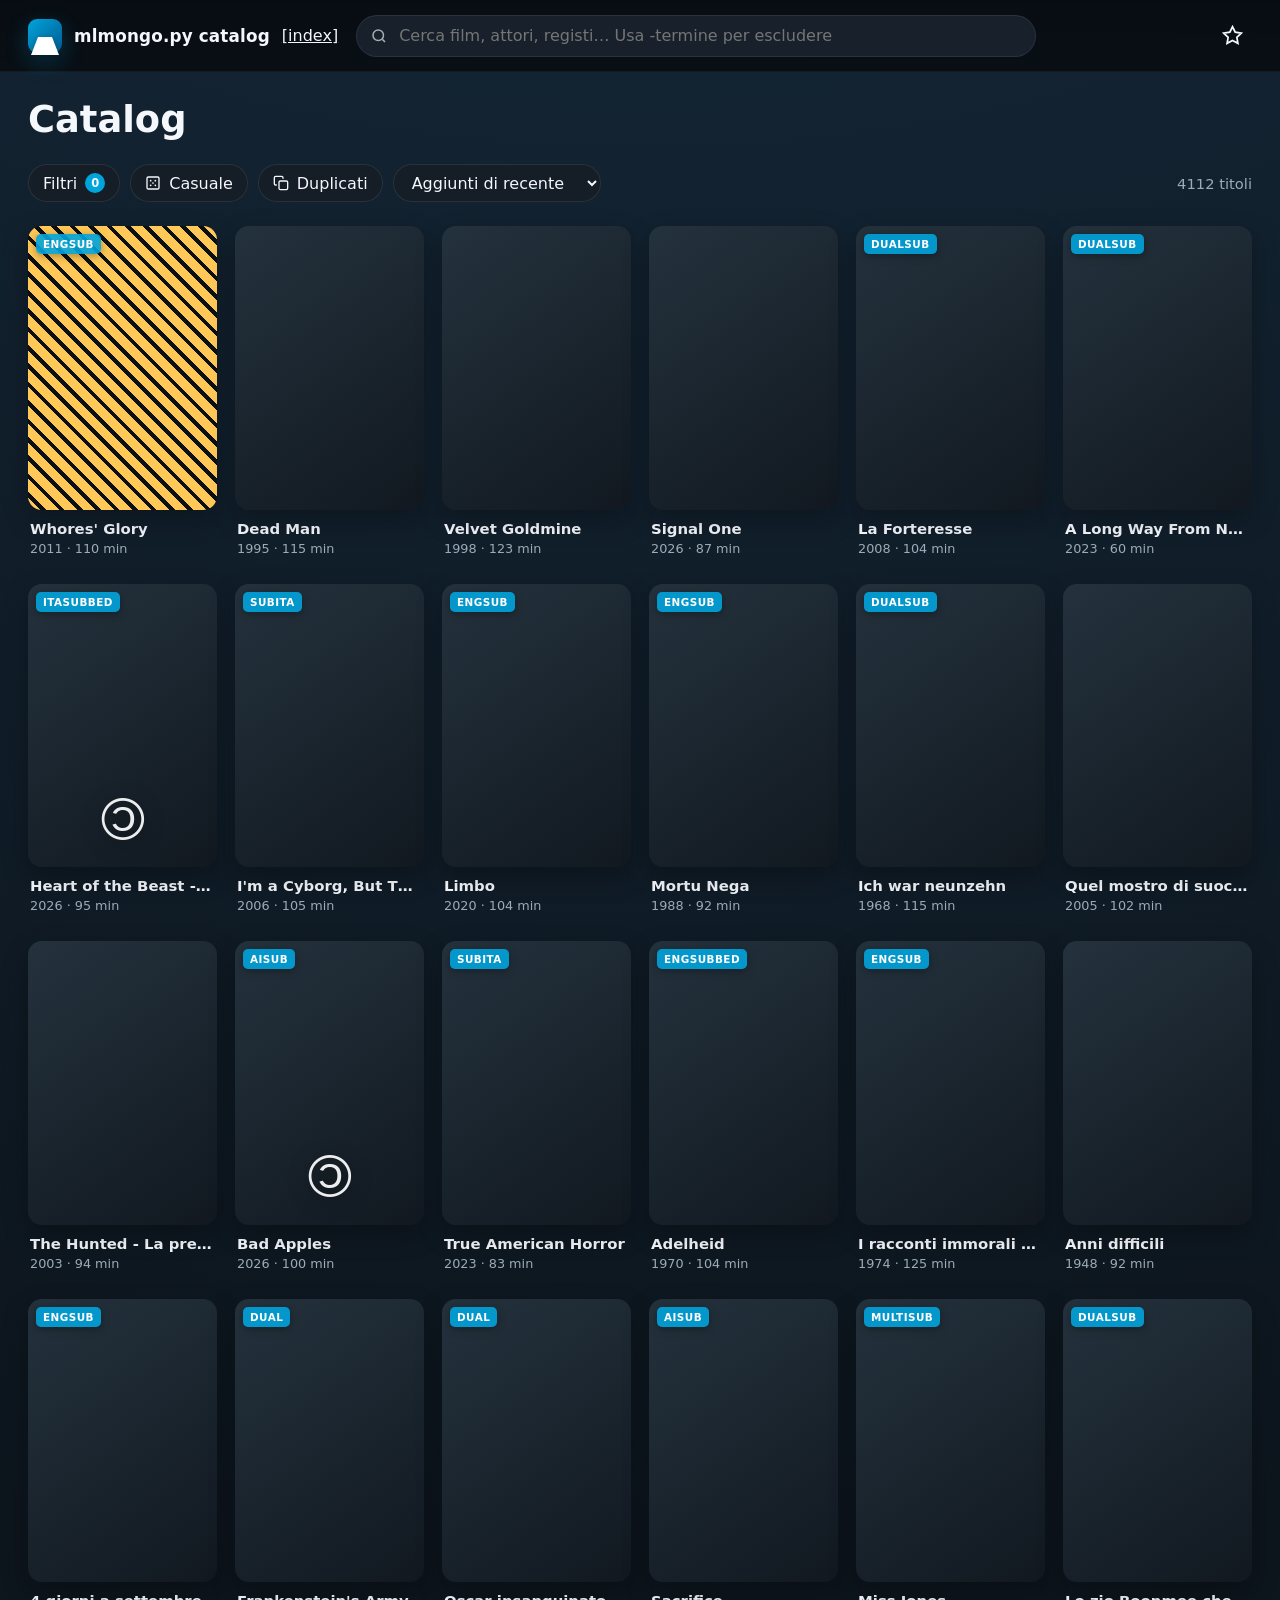
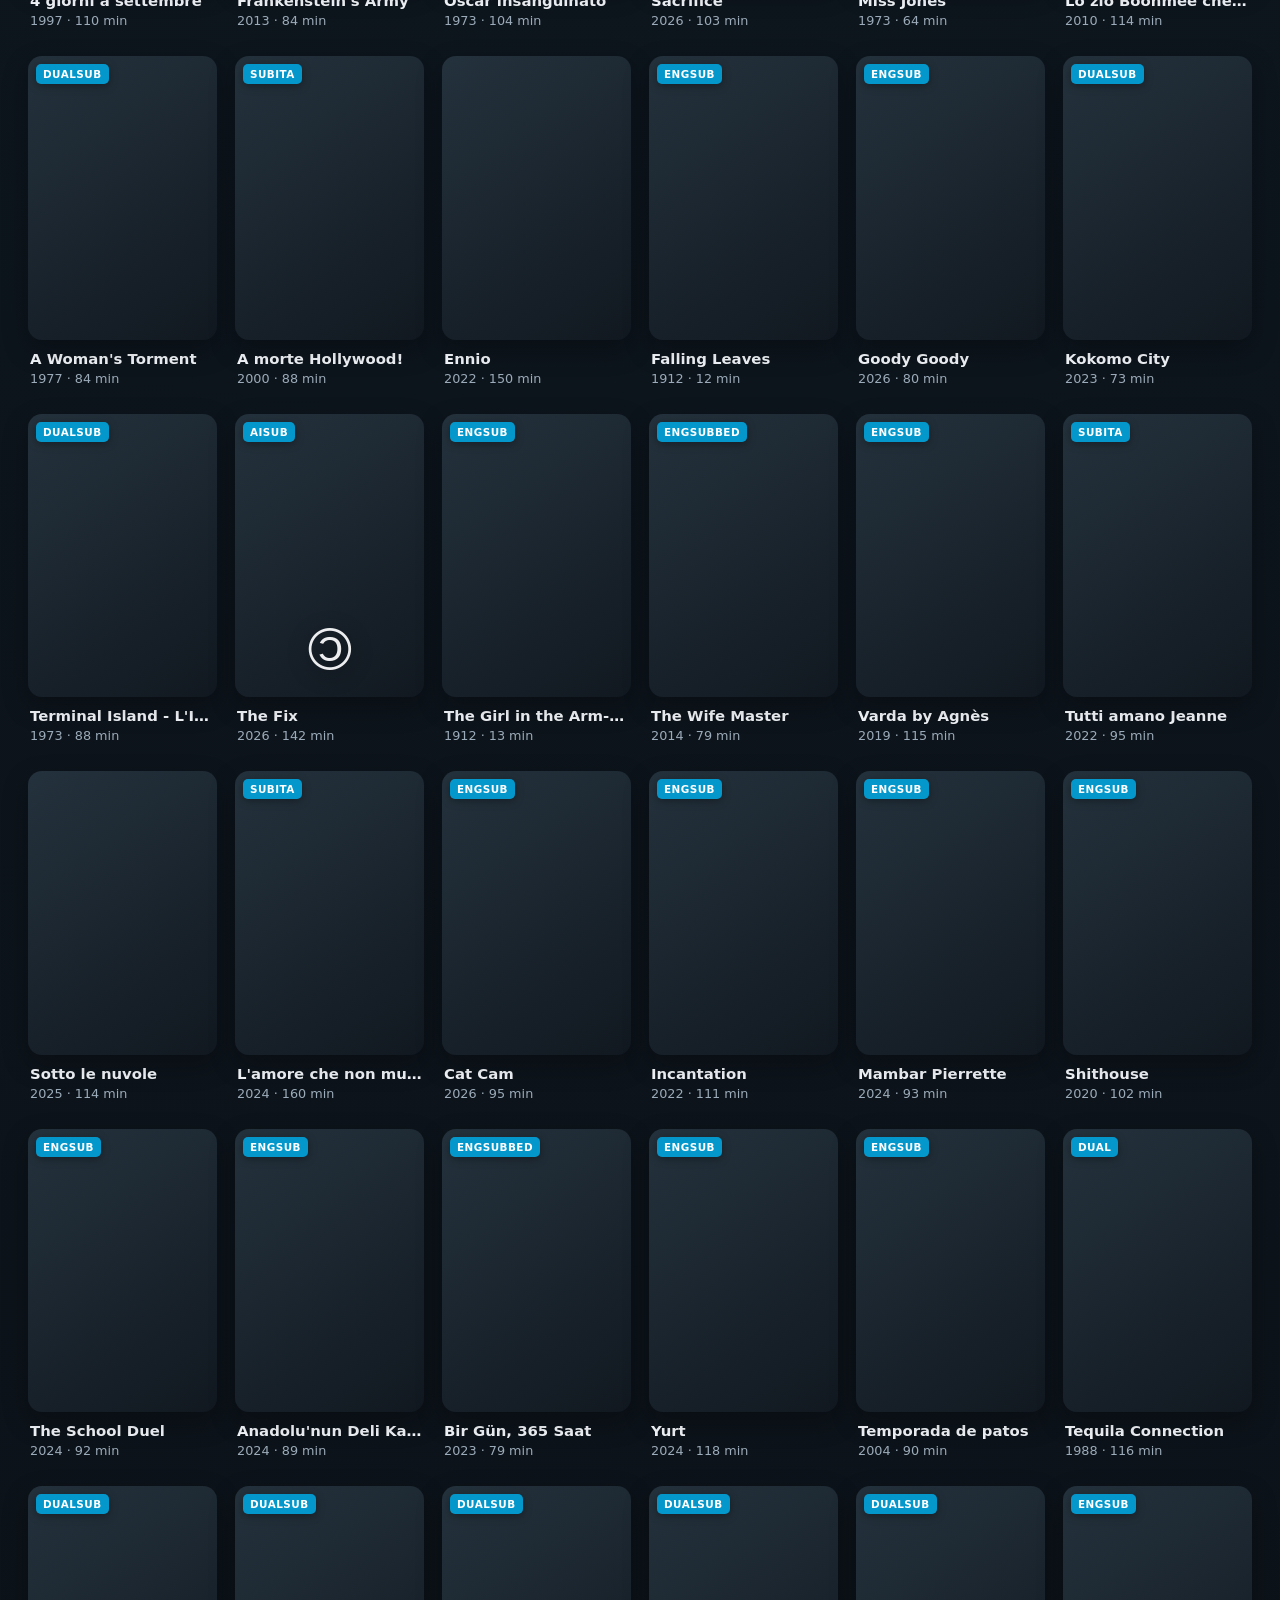
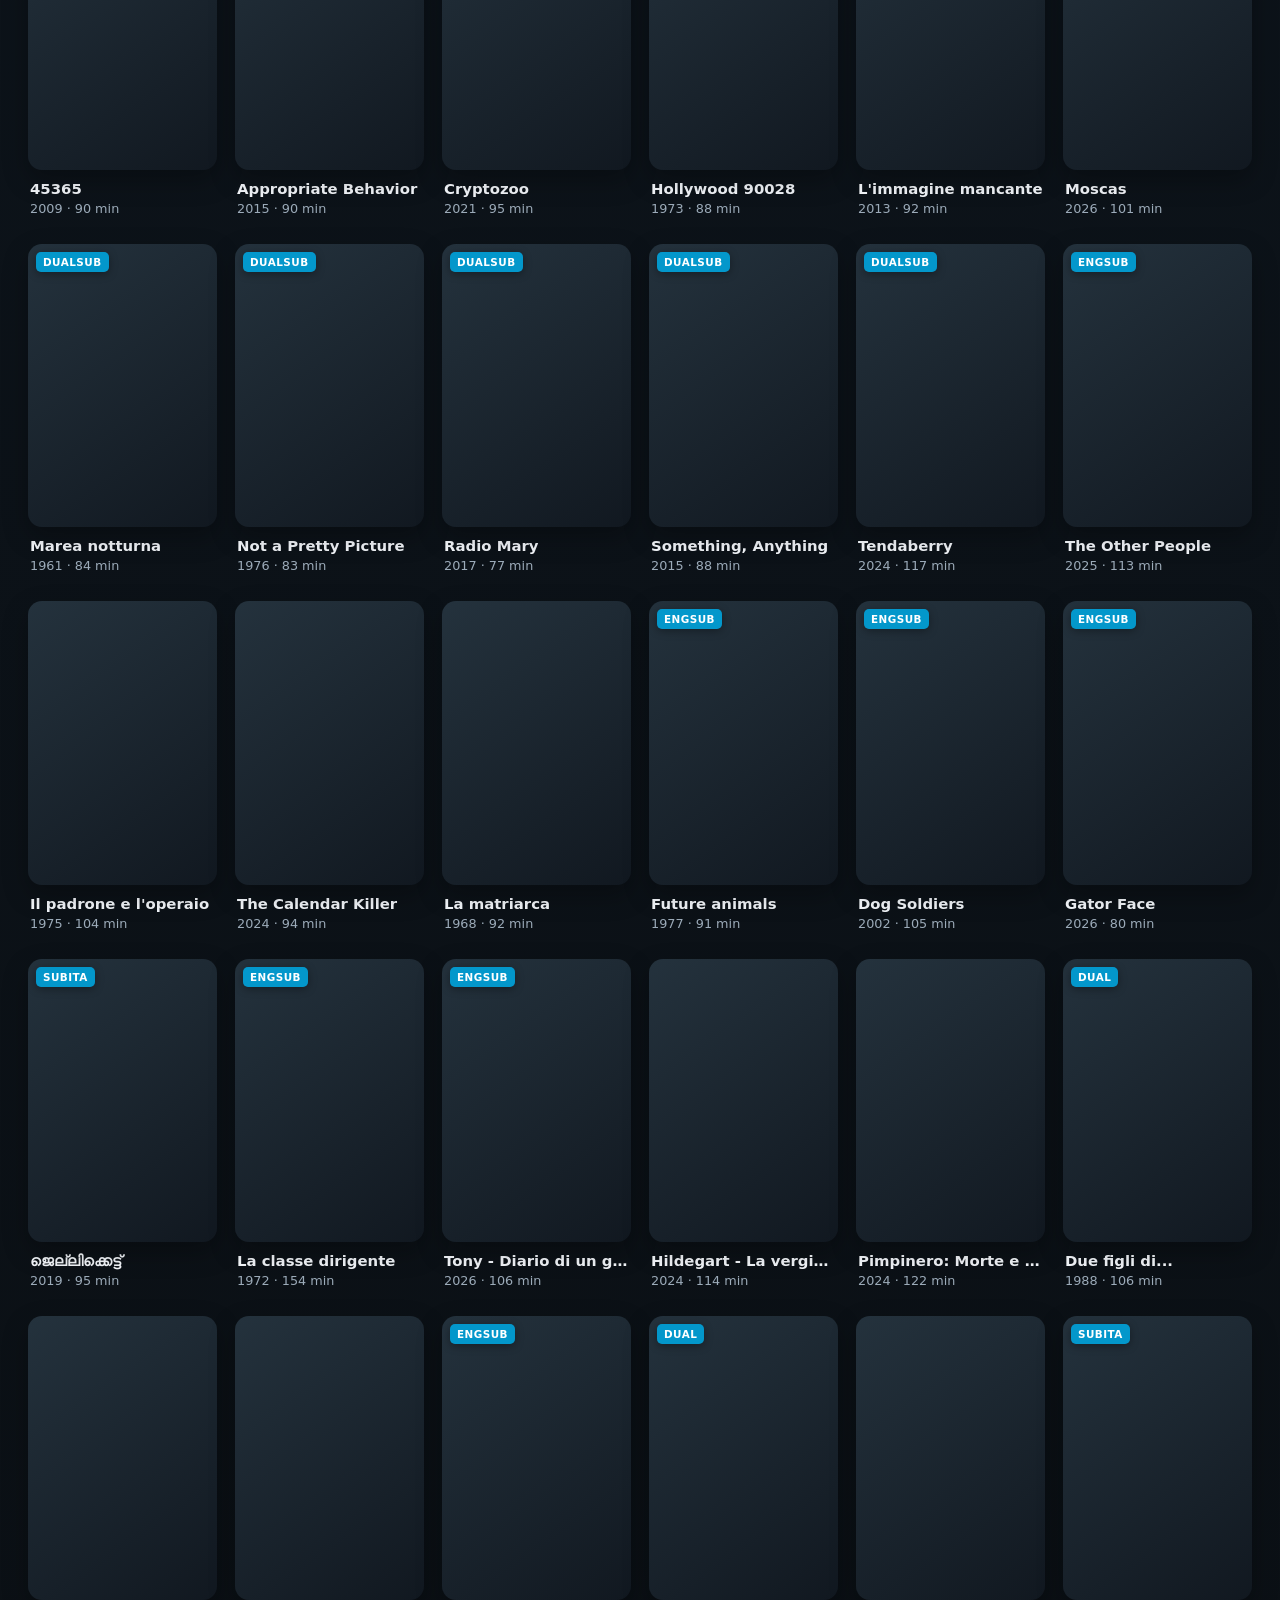
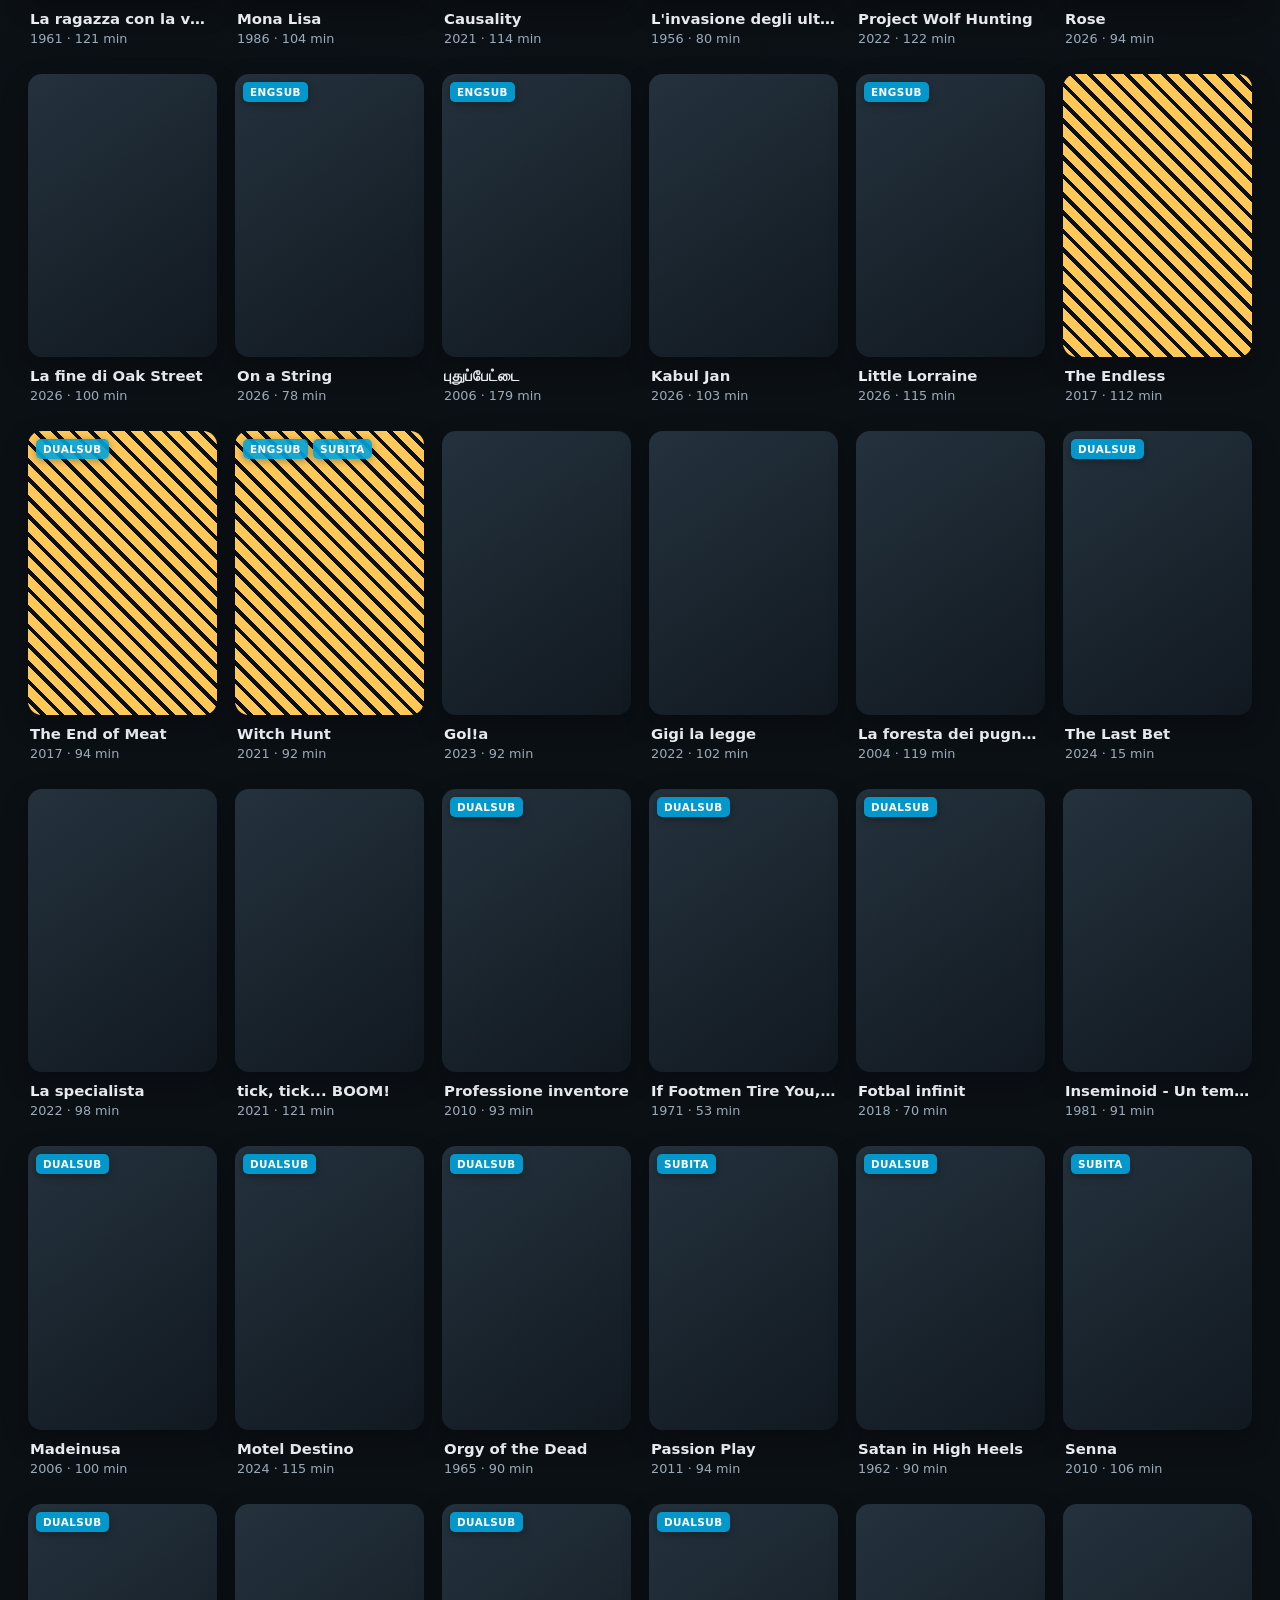
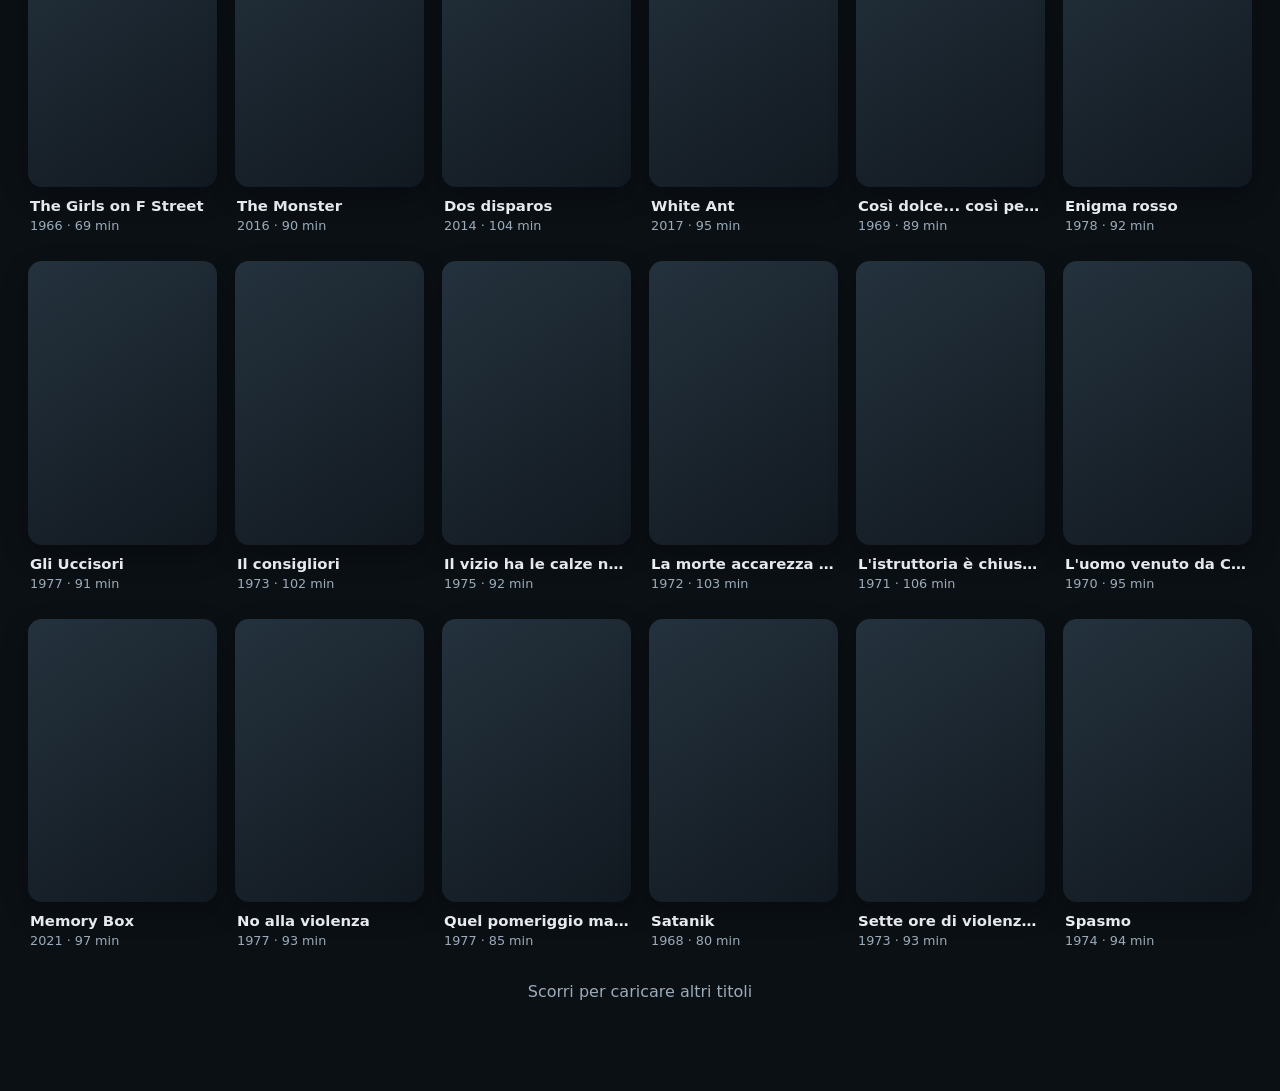
==== catalog.html @ ea807455 "Add files via upload" ====
<!doctype html>
<html lang="it">
<head>
<meta charset="utf-8">
<meta name="viewport" content="width=device-width,initial-scale=1,viewport-fit=cover">
<meta name="color-scheme" content="dark">
<title>mlmongo.py catalog</title>
<style>
:root{
  --bg:#0b1015;--bg2:#111820;--panel:#151d26;--panel2:#1b2530;--text:#f4f7fb;
  --muted:#9cabb9;--accent:#00a4dc;--accent2:#45c8f4;--danger:#ff6b6b;--gold:#ffc857;
  --shadow:0 18px 48px rgba(0,0,0,.35);--radius:14px;--header-h:72px
}
*{box-sizing:border-box}html{scroll-behavior:smooth}body{margin:0;background:radial-gradient(circle at 50% -20%,#183247 0,#0d151d 34%,var(--bg) 72%);color:var(--text);font-family:Inter,system-ui,-apple-system,"Segoe UI",sans-serif;min-height:100vh}
button,input,select{font:inherit}button{color:inherit}a{color:inherit}
body.modal-open{overflow:hidden}
.topbar{position:sticky;top:0;z-index:30;height:var(--header-h);display:flex;align-items:center;gap:18px;padding:0 28px;background:linear-gradient(180deg,rgba(8,13,18,.98),rgba(8,13,18,.9));backdrop-filter:blur(18px);border-bottom:1px solid rgba(255,255,255,.06)}
.brand{display:flex;align-items:center;gap:12px;min-width:max-content}.brand-mark{width:34px;height:34px;border-radius:9px;background:linear-gradient(135deg,var(--accent),#005b91);display:grid;place-items:center;box-shadow:0 8px 22px rgba(0,164,220,.28)}
.brand-mark::before{content:"";width:14px;height:18px;border-left:7px solid transparent;border-right:7px solid transparent;border-bottom:18px solid white;filter:drop-shadow(0 2px 3px rgba(0,0,0,.25))}.brand h1{font-size:1.05rem;margin:0;font-weight:700;letter-spacing:.01em}
.search-wrap{flex:1;max-width:680px;position:relative}.search-wrap svg{position:absolute;left:14px;top:50%;transform:translateY(-50%);width:18px;opacity:.65}.search-wrap input{width:100%;height:42px;border-radius:22px;border:1px solid rgba(255,255,255,.08);background:#18212b;color:var(--text);padding:0 46px 0 42px;outline:none;transition:.2s}.search-wrap input:focus{border-color:var(--accent);box-shadow:0 0 0 3px rgba(0,164,220,.15)}
.clear-search{position:absolute;right:8px;top:6px;width:30px;height:30px;border:0;background:transparent;border-radius:50%;cursor:pointer;opacity:.65;display:none}.clear-search.show{display:block}.clear-search:hover{background:rgba(255,255,255,.08);opacity:1}
.header-actions{margin-left:auto;display:flex;gap:8px}.icon-btn{width:40px;height:40px;border:0;background:transparent;border-radius:50%;display:grid;place-items:center;cursor:pointer;transition:.2s}.icon-btn:hover,.icon-btn.active{background:rgba(255,255,255,.1)}.icon-btn svg{width:21px;height:21px}
.app{max-width:1800px;margin:0 auto;padding:26px 28px 56px}.hero{display:flex;justify-content:space-between;align-items:end;gap:24px;margin-bottom:18px}.hero h2{font-size:clamp(1.55rem,3vw,2.3rem);margin:0 0 5px}.hero p{margin:0;color:var(--muted)}
.toolbar{display:flex;flex-wrap:wrap;align-items:center;gap:10px;margin:18px 0 24px}.pill,.select{height:38px;border:1px solid rgba(255,255,255,.09);background:var(--panel);border-radius:20px;color:var(--text);padding:0 14px;outline:none}.pill{display:inline-flex;align-items:center;gap:8px;cursor:pointer;transition:.2s}.pill:hover,.pill.active{background:#22303c;border-color:rgba(0,164,220,.55)}.pill .badge{min-width:20px;height:20px;border-radius:10px;display:grid;place-items:center;background:var(--accent);font-size:.72rem;font-weight:700;padding:0 6px}.toolbar-spacer{flex:1}.results-count{font-size:.92rem;color:var(--muted)}
.filter-panel{display:none;background:rgba(21,29,38,.96);border:1px solid rgba(255,255,255,.08);border-radius:16px;padding:18px;margin:-10px 0 24px;box-shadow:var(--shadow)}.filter-panel.open{display:block}.filter-grid{display:grid;grid-template-columns:repeat(auto-fit,minmax(180px,1fr));gap:14px}.field{display:flex;flex-direction:column;gap:7px}.field label{font-size:.75rem;color:var(--muted);text-transform:uppercase;letter-spacing:.06em}.field select,.field input{height:40px;border-radius:8px;border:1px solid rgba(255,255,255,.09);background:#101820;color:var(--text);padding:0 11px;outline:none}.field input:focus,.field select:focus{border-color:var(--accent)}.tag-checks{display:flex;flex-direction:column;gap:6px;max-height:210px;overflow:auto;padding:2px 0}.check{display:flex;align-items:center;gap:8px;font-size:.85rem;color:var(--text);cursor:pointer}.check input{accent-color:var(--accent);width:15px;height:15px;flex:0 0 15px}.filter-actions{display:flex;justify-content:flex-end;margin-top:14px}
.grid{display:grid;grid-template-columns:repeat(auto-fill,minmax(165px,1fr));gap:28px 18px}.card{min-width:0;cursor:pointer;outline:none}.poster-wrap{position:relative;aspect-ratio:2/3;border-radius:var(--radius);overflow:hidden;background:linear-gradient(145deg,#24323d,#111820);box-shadow:0 10px 26px rgba(0,0,0,.28);transition:transform .22s ease,box-shadow .22s ease}.card:hover .poster-wrap,.card:focus-visible .poster-wrap{transform:scale(1.045);box-shadow:0 18px 38px rgba(0,0,0,.5)}.poster{width:100%;height:100%;object-fit:cover;display:block;opacity:0;transition:opacity .3s}.poster.loaded{opacity:1}.poster-placeholder{position:absolute;inset:0;display:grid;place-items:center;text-align:center;color:#91a0ae;padding:16px;background:linear-gradient(135deg,#273745,#111820)}.poster-placeholder span{font-size:.75rem;letter-spacing:.12em;text-transform:uppercase}.poster-overlay{position:absolute;inset:0;background:linear-gradient(180deg,transparent 55%,rgba(0,0,0,.9));opacity:0;transition:.2s;display:flex;align-items:end;padding:12px}.card:hover .poster-overlay,.card:focus-visible .poster-overlay{opacity:1}.info-card{margin:auto 0 0;width:100%;display:flex;align-items:center;justify-content:center;gap:8px;padding:10px 12px;border-radius:9px;background:rgba(10,16,22,.82);border:1px solid rgba(255,255,255,.2);color:#fff;font-size:.82rem;font-weight:700;letter-spacing:.02em;backdrop-filter:blur(8px);box-shadow:0 8px 22px rgba(0,0,0,.3);transform:translateY(8px);transition:transform .2s ease,background-color .2s ease,border-color .2s ease}.card:hover .info-card,.card:focus-visible .info-card{transform:translateY(0)}.info-card svg{width:18px;height:18px;flex:0 0 18px;fill:none;stroke:currentColor;stroke-width:1.9;stroke-linecap:round;stroke-linejoin:round}.favorite-btn{position:absolute;top:8px;right:8px;width:34px;height:34px;min-width:34px;min-height:34px;padding:0;flex:0 0 34px;aspect-ratio:1;border-radius:50%;border:0;background:rgba(5,10,14,.72);color:#eef3f7;display:grid;place-items:center;cursor:pointer;opacity:0;line-height:1;transition:opacity .2s ease,background-color .2s ease,color .2s ease,transform .15s ease;z-index:2}.card:hover .favorite-btn,.favorite-btn:focus-visible,.favorite-btn.active{opacity:1}.favorite-btn:hover{transform:scale(1.06);background:rgba(5,10,14,.9)}.favorite-btn.active{color:var(--gold)}.favorite-btn svg{display:block;width:18px;height:18px;min-width:18px;min-height:18px;overflow:visible;fill:currentColor;fill-opacity:.12;stroke:currentColor;stroke-width:2;stroke-linecap:round;stroke-linejoin:round;transform:translateZ(0);transition:fill-opacity .15s ease,color .15s ease}.favorite-btn.active svg{fill-opacity:1}.rating-badge{position:absolute;left:8px;bottom:8px;background:rgba(0,0,0,.76);border-radius:6px;padding:4px 7px;font-size:.75rem;font-weight:700;display:flex;align-items:center;gap:4px}.rating-badge span{color:var(--gold)}.personal-badges{position:absolute;left:8px;top:8px;right:50px;display:flex;flex-wrap:wrap;gap:5px;z-index:2;pointer-events:none}.personal-badge{max-width:100%;padding:4px 7px;border-radius:5px;background:rgba(0,164,220,.9);color:white;font-size:.65rem;font-weight:800;letter-spacing:.045em;text-transform:uppercase;white-space:nowrap;overflow:hidden;text-overflow:ellipsis;box-shadow:0 2px 8px rgba(0,0,0,.35)}
.card-title{margin:10px 2px 3px;font-size:.93rem;font-weight:600;white-space:nowrap;overflow:hidden;text-overflow:ellipsis}.card-sub{margin:0 2px;color:var(--muted);font-size:.8rem;white-space:nowrap;overflow:hidden;text-overflow:ellipsis}
.empty{display:none;text-align:center;padding:80px 20px;color:var(--muted)}.empty.show{display:block}.empty h3{color:var(--text);font-size:1.3rem;margin-bottom:8px}.loader{padding:34px;text-align:center;color:var(--muted)}
.modal{position:fixed;inset:0;z-index:100;display:none;background:rgba(0,0,0,.78);backdrop-filter:blur(14px);overflow:auto}.modal.open{display:block}.modal-card{position:relative;max-width:1180px;margin:42px auto;min-height:650px;background:#111922;border:1px solid rgba(255,255,255,.08);border-radius:20px;overflow:hidden;box-shadow:0 30px 90px rgba(0,0,0,.65)}.modal-bg{position:absolute;inset:0 0 auto;height:430px;background-size:cover;background-position:center 25%;filter:blur(22px) saturate(.7);transform:scale(1.1);opacity:.24}.modal-gradient{position:absolute;inset:0;background:linear-gradient(180deg,rgba(17,25,34,.1) 0,#111922 430px)}.modal-content{position:relative;z-index:1;padding:54px;display:grid;grid-template-columns:260px minmax(0,1fr);gap:42px;align-items:start}.modal-poster{width:100%;aspect-ratio:2/3;object-fit:cover;border-radius:14px;background:#1b2630;box-shadow:var(--shadow)}
.modal-poster-frame{width:100%;min-width:0;position:relative}.modal-poster-frame.has-dup{position:relative;padding:5px;border-radius:16px;background:repeating-linear-gradient(45deg,#ffc857 0 9px,#0b1015 9px 13px)}.modal-poster-frame.has-dup .modal-poster{border-radius:10px}.preview-stamp{position:absolute;top:83.333%;left:50%;transform:translate(-50%,-50%) scaleX(-1);opacity:.92;pointer-events:none;color:#fff;font-size:clamp(36px,9vw,60px);line-height:1;font-family:'Apple Color Emoji','Segoe UI Symbol',sans-serif;filter:drop-shadow(0 4px 12px rgba(0,0,0,.55))}
.poster-wrap.has-dup{padding:5px;background:repeating-linear-gradient(45deg,#ffc857 0 9px,#0b1015 9px 13px)}.poster-wrap.has-dup .poster,.poster-wrap.has-dup .poster-placeholder{border-radius:9px}.poster-wrap.has-dup .poster-placeholder,.poster-wrap.has-dup .poster-overlay{inset:5px}.modal-close{position:absolute;z-index:3;right:18px;top:18px;width:42px;height:42px;border:0;border-radius:50%;background:rgba(0,0,0,.55);cursor:pointer;font-size:1.5rem}.modal-close:hover{background:rgba(255,255,255,.16)}.modal-info{padding-top:130px}.modal-title{font-size:clamp(2rem,5vw,4.2rem);line-height:1.03;margin:0 0 12px;text-shadow:0 3px 18px rgba(0,0,0,.6)}.modal-original{color:#d0d8df;margin:-3px 0 14px;font-style:italic}.meta-row{display:flex;flex-wrap:wrap;gap:8px 14px;align-items:center;color:#d8e0e7;font-size:.92rem;margin-bottom:18px}.meta-dot::before{content:"•";margin-right:14px;color:#748392}.rating-large{display:inline-flex;align-items:center;gap:5px;color:var(--gold);font-weight:700}.chips{display:flex;flex-wrap:wrap;gap:8px;margin:0 0 20px}.chip{background:rgba(255,255,255,.09);border-radius:16px;padding:6px 11px;font-size:.8rem}.overview{font-size:1rem;line-height:1.65;color:#dce3e9;max-width:900px}.details-grid{display:grid;grid-template-columns:repeat(2,minmax(0,1fr));gap:18px 28px;margin-top:26px}.detail h4{font-size:.74rem;text-transform:uppercase;letter-spacing:.08em;color:var(--muted);margin:0 0 6px}.detail p{margin:0;line-height:1.45;word-break:break-word}.cast-list{color:#c9d4dd}.path-box{margin-top:26px;padding:13px 15px;border-radius:9px;background:#0b1219;color:#aebbc7;font-family:ui-monospace,SFMono-Regular,Consolas,monospace;font-size:.79rem;word-break:break-all;border:1px solid rgba(255,255,255,.06)}
.files-block{margin-top:26px}.files-block h4{font-size:.74rem;text-transform:uppercase;letter-spacing:.06em;color:var(--muted);margin:0 0 10px}
.file-row{background:#0b1219;border:1px solid rgba(255,255,255,.06);border-radius:10px;padding:12px 14px;margin-bottom:10px}
.file-head{display:flex;flex-wrap:wrap;align-items:center;gap:8px}.file-name{font-size:.9rem;font-weight:600;word-break:break-all}.file-badge{position:static}
.file-path{margin-top:6px;color:#aebbc7;font-family:ui-monospace,SFMono-Regular,Consolas,monospace;font-size:.78rem;word-break:break-all}
.file-meta{margin-top:6px;color:#748392;font-size:.78rem}.external-links{display:flex;flex-wrap:wrap;gap:10px;margin-top:22px}.external-link{display:inline-flex;align-items:center;gap:8px;padding:10px 14px;border-radius:9px;background:rgba(0,164,220,.12);border:1px solid rgba(0,164,220,.35);color:#dff7ff;text-decoration:none;font-weight:700;font-size:.88rem;transition:background .18s,border-color .18s,transform .18s}.external-link:hover{background:rgba(0,164,220,.22);border-color:rgba(0,164,220,.7);transform:translateY(-1px)}.external-link svg{width:17px;height:17px;fill:currentColor;flex:0 0 auto}
.toast{position:fixed;left:50%;bottom:28px;transform:translate(-50%,20px);background:#eaf7fc;color:#06202a;padding:10px 16px;border-radius:9px;font-weight:600;opacity:0;pointer-events:none;transition:.25s;z-index:200;box-shadow:var(--shadow)}.toast.show{opacity:1;transform:translate(-50%,0)}
@media(max-width:760px){.topbar{padding:0 14px;gap:10px}.brand h1{display:none}.app{padding:20px 14px 42px}.grid{grid-template-columns:repeat(auto-fill,minmax(125px,1fr));gap:22px 12px}.toolbar-spacer{display:none}.results-count{width:100%;order:2}.modal-card{margin:0;min-height:100%;border-radius:0}.modal-content{grid-template-columns:110px 1fr;gap:18px;padding:70px 18px 28px}.modal-info{padding-top:30px}.modal-title{font-size:2rem}.modal-bg{height:300px}.modal-gradient{background:linear-gradient(180deg,rgba(17,25,34,.25),#111922 310px)}.details-grid{grid-template-columns:1fr}}
</style>
</head>
<body>
<header class="topbar">
  <div class="brand"><div class="brand-mark"></div><h1>mlmongo.py catalog</h1><a href="https://nstuffed.github.io/">[index]</a></div>
  <div class="search-wrap">
    <svg viewBox="0 0 24 24" fill="none" stroke="currentColor" stroke-width="2"><circle cx="11" cy="11" r="7"></circle><path d="m20 20-3.5-3.5"></path></svg>
    <input id="search" type="search" placeholder="Cerca film, attori, registi… Usa -termine per escludere" autocomplete="off">
    <button class="clear-search" id="clearSearch" aria-label="Cancella ricerca">×</button>
  </div>
  <div class="header-actions">
    <button class="icon-btn" id="favoritesOnly" title="Preferiti" aria-label="Mostra preferiti">
      <svg viewBox="0 0 24 24" fill="none" stroke="currentColor" stroke-width="2"><path d="m12 2 3.09 6.26L22 9.27l-5 4.87L18.18 21 12 17.77 5.82 21 7 14.14 2 9.27l6.91-1.01z"></path></svg>
    </button>
  </div>
</header>
<main class="app">
  <section class="hero"><div><h2>Catalog</h2></div></section>
  <div class="toolbar">
    <button class="pill" id="filtersToggle">Filtri <span class="badge" id="activeFilters">0</span></button>
    <button class="pill" id="randomPick" title="Scegli un film a caso tra i risultati"><svg viewBox="0 0 24 24" width="16" height="16" fill="none" stroke="currentColor" stroke-width="2" stroke-linecap="round" stroke-linejoin="round" aria-hidden="true"><rect x="3" y="3" width="18" height="18" rx="2"></rect><circle cx="8.5" cy="8.5" r="1.3" fill="currentColor" stroke="none"></circle><circle cx="15.5" cy="8.5" r="1.3" fill="currentColor" stroke="none"></circle><circle cx="8.5" cy="15.5" r="1.3" fill="currentColor" stroke="none"></circle><circle cx="12" cy="12" r="1.3" fill="currentColor" stroke="none"></circle><circle cx="15.5" cy="15.5" r="1.3" fill="currentColor" stroke="none"></circle></svg>Casuale</button>
    <button class="pill" id="dupsOnly" title="Mostra solo i titoli con più di un file collegato (ignora gli altri filtri)"><svg viewBox="0 0 24 24" width="16" height="16" fill="none" stroke="currentColor" stroke-width="2" stroke-linecap="round" stroke-linejoin="round" aria-hidden="true"><rect x="9" y="9" width="13" height="13" rx="2"></rect><path d="M5 15H4a2 2 0 0 1-2-2V4a2 2 0 0 1 2-2h9a2 2 0 0 1 2 2v1"></path></svg>Duplicati</button>
    <select class="select" id="sort">
      <option value="date_desc">Aggiunti di recente</option><option value="title_asc">Titolo A–Z</option>
      <option value="title_desc">Titolo Z–A</option><option value="year_desc">Anno più recente</option>
      <option value="year_asc">Anno meno recente</option>
      <option value="runtime_asc">Durata crescente</option><option value="random">Casuale</option>
    </select>
    <div class="toolbar-spacer"></div><div class="results-count" id="resultsCount"></div>
  </div>
  <section class="filter-panel" id="filterPanel">
    <div class="filter-grid">
      <div class="field"><label for="yearFilter">Anno</label><select id="yearFilter"><option value="">Tutti</option></select></div>
      <div class="field"><label for="directoryFilter">Directory</label><select id="directoryFilter"><option value="">Tutte</option></select></div>
      <div class="field"><label for="tagFilter">Tags</label><div class="tag-checks" id="tagFilter"><label class="check"><input type="checkbox" data-tag="NOSUB"> No subs</label><label class="check"><input type="checkbox" data-tag="millennium"> Millennium (2010+)</label><label class="check"><input type="checkbox" data-tag="modern"> Modern (1990–2009)</label><label class="check"><input type="checkbox" data-tag="eighties"> Eighties (1980–89)</label><label class="check"><input type="checkbox" data-tag="goldies"> Goldies (1960–79)</label><label class="check"><input type="checkbox" data-tag="classics"> Classics (1940–59)</label><label class="check"><input type="checkbox" data-tag="oldies"> Oldies (≤1939)</label></div></div>
      <div class="field"><label for="runtimeFilter">Durata max (min)</label><input id="runtimeFilter" type="number" min="1" step="1" inputmode="numeric" placeholder="es. 95"></div>
    </div>
    <div class="filter-actions"><button class="pill" id="resetFilters">Azzera filtri</button></div>
  </section>
  <section class="grid" id="grid"></section>
  <div class="loader" id="loader"></div>
  <section class="empty" id="empty"><h3>Nessun titolo trovato</h3><p>Prova a cambiare ricerca o filtri.</p></section>
</main>
<div class="modal" id="modal" role="dialog" aria-modal="true" aria-hidden="true"><div class="modal-card"><div class="modal-bg" id="modalBg"></div><div class="modal-gradient"></div><button class="modal-close" id="modalClose" aria-label="Chiudi">×</button><div class="modal-content" id="modalContent"></div></div></div>
<div class="toast" id="toast"></div>
<script src="catalog.data"></script>
<script>
'use strict';
async function loadCatalogData(){
  const encoded=window.CATALOG_DATA_GZIP_B64;
  if(!encoded)throw new Error('Database compresso non trovato. Verifica che catalog.data sia accanto a catalog.html.');
  if(typeof DecompressionStream==='undefined')throw new Error('Il browser non supporta la decompressione gzip nativa. Usa una versione recente di Chrome, Edge, Firefox o Safari.');
  const binary=atob(encoded);
  const bytes=new Uint8Array(binary.length);
  for(let i=0;i<binary.length;i++)bytes[i]=binary.charCodeAt(i);
  const stream=new Blob([bytes]).stream().pipeThrough(new DecompressionStream('gzip'));
  const text=await new Response(stream).text();
  return JSON.parse(text);
}
(async()=>{
try{
const DATA=await loadCatalogData();
const state={query:'',year:'',directory:'',runtime:'',tags:[],sort:'date_desc',favoritesOnly:false,dupsOnly:false,rendered:0,batch:60,filtered:[]};
const $=id=>document.getElementById(id);
const grid=$('grid'),loader=$('loader'),empty=$('empty'),search=$('search');
const favorites=new Set(JSON.parse(localStorage.getItem('catalogFavorites')||'[]'));
const esc=s=>String(s??'').replace(/[&<>"']/g,c=>({'&':'&amp;','<':'&lt;','>':'&gt;','"':'&quot;',"'":'&#039;'}[c]));
const fmtRuntime=n=>n?`${n} min`:'';
function itemDirs(i){return (i.files&&i.files.length?i.files:[i]).map(f=>f.directory).filter(Boolean)}
function uniqueValues(key){if(key==='directory'){const out=new Set();DATA.forEach(i=>itemDirs(i).forEach(d=>out.add(d)));return [...out].sort((a,b)=>String(a).localeCompare(String(b),'it',{numeric:true}))}const out=new Set();DATA.forEach(i=>{const v=i[key];Array.isArray(v)?v.forEach(x=>x&&out.add(x)):v&&out.add(v)});return [...out].sort((a,b)=>String(a).localeCompare(String(b),'it',{numeric:true}))}
function fillSelect(id,values,descending=false){const el=$(id);const current=el.value;values.sort((a,b)=>descending?Number(b)-Number(a):String(a).localeCompare(String(b),'it',{numeric:true})).forEach(v=>{const o=document.createElement('option');o.value=v;o.textContent=v;el.appendChild(o)});el.value=current}
fillSelect('yearFilter',uniqueValues('year').filter(Boolean),true);fillSelect('directoryFilter',uniqueValues('directory'));
function updateFilterBadge(){const count=['year','directory','runtime'].filter(k=>String(state[k]).trim()).length+state.tags.length;$('activeFilters').textContent=count}
function parseSearchQuery(value){
  const positive=[];
  const negative=[];
  const tokens=value.toLocaleLowerCase('it').trim().split(/\s+/).filter(Boolean);
  for(const token of tokens){
    if(token.startsWith('-')&&token.length>1)negative.push(token.slice(1));
    else positive.push(token);
  }
  return {positive,negative};
}
const PRESETS={NOSUB:{exclude:['subita','dualsub','engsub','multisub']},millennium:{min:2010},modern:{min:1990,max:2009},eighties:{min:1980,max:1989},goldies:{min:1960,max:1979},classics:{min:1940,max:1959},oldies:{max:1939}};
function presetMatches(p,i){if(p.exclude)return !p.exclude.some(t=>i.search.includes(t));const y=i.year;return (p.min===undefined||y>=p.min)&&(p.max===undefined||y<=p.max)}
function buildQuery(){state.query=search.value.toLocaleLowerCase('it').trim()}
function filterData(){const {positive,negative}=parseSearchQuery(state.query);let arr=DATA.filter(i=>{if(state.dupsOnly)return i.files&&i.files.length>1;if(positive.some(term=>!i.search.includes(term)))return false;if(negative.some(term=>i.search.includes(term)))return false;if(state.year&&String(i.year)!==state.year)return false;if(state.tags.some(tag=>!presetMatches(PRESETS[tag],i)))return false;if(state.directory&&!itemDirs(i).includes(state.directory))return false;if(state.runtime&&(!i.runtime||i.runtime>Number(state.runtime)))return false;if(state.favoritesOnly&&!favorites.has(i.id))return false;return true});
if(state.sort==='title_asc')arr.sort((a,b)=>a.title.localeCompare(b.title,'it'));else if(state.sort==='title_desc')arr.sort((a,b)=>b.title.localeCompare(a.title,'it'));else if(state.sort==='year_desc')arr.sort((a,b)=>b.year-a.year||a.title.localeCompare(b.title,'it'));else if(state.sort==='year_asc')arr.sort((a,b)=>a.year-b.year||a.title.localeCompare(b.title,'it'));else if(state.sort==='runtime_asc')arr.sort((a,b)=>(a.runtime||9999)-(b.runtime||9999));else if(state.sort==='random')arr.sort(()=>Math.random()-.5);else arr.sort((a,b)=>b.timestamp-a.timestamp);
state.filtered=arr;state.rendered=0;grid.innerHTML='';empty.classList.toggle('show',arr.length===0);$('resultsCount').textContent=`${arr.length} ${arr.length===1?'titolo':'titoli'}`;updateFilterBadge();renderNext()}
function cardHtml(i){const sub=[i.year||'',fmtRuntime(i.runtime)].filter(Boolean).join(' · ');const personalBadges=(i.personalTags||[]).map(tag=>`<span class="personal-badge">${esc(tag)}</span>`).join('');return `<article class="card" tabindex="0" data-id="${esc(i.id)}"><div class="poster-wrap${(i.files&&i.files.length>1)?' has-dup':''}">${i.poster?`<img class="poster" src="${esc(i.poster)}" alt="Locandina di ${esc(i.title)}" loading="lazy">`:`<div class="poster-placeholder"><span>${esc(i.title)}</span></div>`}${i.preview?`<span class="preview-stamp" aria-hidden="true">©</span>`:''}${personalBadges?`<div class="personal-badges">${personalBadges}</div>`:''}<button class="favorite-btn ${favorites.has(i.id)?'active':''}" data-fav="${esc(i.id)}" aria-label="Preferito" aria-pressed="${favorites.has(i.id)?'true':'false'}"><svg viewBox="0 0 24 24" aria-hidden="true"><path d="m12 2 3.09 6.26L22 9.27l-5 4.87L18.18 21 12 17.77 5.82 21 7 14.14 2 9.27l6.91-1.01z"></path></svg></button>${i.rating?`<div class="rating-badge"><span>★</span>${i.rating.toFixed(1)}</div>`:''}<div class="poster-overlay"><div class="info-card"><svg viewBox="0 0 24 24" aria-hidden="true"><rect x="3" y="4" width="18" height="16" rx="2"></rect><path d="M7 8h10M7 12h6M7 16h4"></path><circle cx="17" cy="15" r="2.5"></circle><path d="M17 13.8v2.4"></path></svg><span>Dettagli</span></div></div></div><h3 class="card-title">${esc(i.title)}</h3><p class="card-sub">${esc(sub)}</p></article>`}
function renderNext(){if(state.rendered>=state.filtered.length){loader.textContent=state.filtered.length?'Fine catalogo':'';return}const end=Math.min(state.rendered+state.batch,state.filtered.length);const chunk=state.filtered.slice(state.rendered,end);grid.insertAdjacentHTML('beforeend',chunk.map(cardHtml).join(''));state.rendered=end;loader.textContent=state.rendered<state.filtered.length?'Scorri per caricare altri titoli':'';grid.querySelectorAll('img.poster:not([data-bound])').forEach(img=>{img.dataset.bound='1';if(img.complete)img.classList.add('loaded');else img.addEventListener('load',()=>img.classList.add('loaded'),{once:true});img.addEventListener('error',()=>{img.remove();},{once:true})})}
function toggleFavorite(id,btn){favorites.has(id)?favorites.delete(id):favorites.add(id);const active=favorites.has(id);localStorage.setItem('catalogFavorites',JSON.stringify([...favorites]));btn?.classList.toggle('active',active);btn?.setAttribute('aria-pressed',active?'true':'false');toast(active?'Aggiunto ai preferiti':'Rimosso dai preferiti');if(state.favoritesOnly)filterData()}
function openModal(id){const i=DATA.find(x=>x.id===id);if(!i)return;state.modalIndex=state.filtered.findIndex(x=>x.id===id);const poster=i.poster||'';const dup=i.files&&i.files.length>1;$('modalBg').style.backgroundImage=poster?`url("${poster.replace(/"/g,'%22')}")`:'none';$('modalContent').innerHTML=`${poster?`<div class="modal-poster-frame${dup?' has-dup':''}"><img class="modal-poster" src="${esc(poster)}" alt="">${i.preview?`<span class="preview-stamp" aria-hidden="true">©</span>`:''}</div>`:`<div class="modal-poster-frame${dup?' has-dup':''}"><div class="modal-poster poster-placeholder"><span>${esc(i.title)}</span></div>${i.preview?`<span class="preview-stamp" aria-hidden="true">©</span>`:''}</div>`}<section class="modal-info"><h2 class="modal-title">${esc(i.title)}</h2>${i.originalTitle&&i.originalTitle!==i.title?`<p class="modal-original">${esc(i.originalTitle)}</p>`:''}<div class="meta-row">${i.rating?`<span class="rating-large">★ ${i.rating.toFixed(1)}</span>`:''}${i.year?`<span class="meta-dot">${i.year}</span>`:''}${i.runtime?`<span class="meta-dot">${fmtRuntime(i.runtime)}</span>`:''}${i.officialRating?`<span class="meta-dot">${esc(i.officialRating)}</span>`:''}</div>${i.genres.length?`<div class="chips">${i.genres.map(g=>`<span class="chip">${esc(g)}</span>`).join('')}</div>`:''}${i.overview?`<p class="overview">${esc(i.overview)}</p>`:'<p class="overview">Nessuna descrizione disponibile.</p>'}<div class="details-grid">${i.director?`<div class="detail"><h4>Regia</h4><p>${esc(i.director)}</p></div>`:''}${i.studios.length?`<div class="detail"><h4>Studio</h4><p>${esc(i.studios.join(', '))}</p></div>`:''}${i.cast.length?`<div class="detail"><h4>Cast</h4><p class="cast-list">${esc(i.cast.join(', '))}</p></div>`:''}${i.dateDisplay?`<div class="detail"><h4>Aggiunto</h4><p>${esc(i.dateDisplay)}</p></div>`:''}${i.tags.length?`<div class="detail"><h4>Tag</h4><p>${esc(i.tags.join(', '))}</p></div>`:''}</div>${(i.tmdbId||i.imdbId)?`<div class="external-links">${i.tmdbId?`<a class="external-link" href="https://www.themoviedb.org/movie/${encodeURIComponent(i.tmdbId)}" target="_blank" rel="noopener noreferrer" aria-label="Apri su TMDB"><svg viewBox="0 0 24 24" aria-hidden="true"><path d="M14 3h7v7h-2V6.41l-9.29 9.3-1.42-1.42 9.3-9.29H14V3zM5 5h6v2H7v10h10v-4h2v6H5V5z"/></svg>TMDB</a>`:''}${i.tmdbId?`<a class="external-link" href="https://letterboxd.com/tmdb/${encodeURIComponent(i.tmdbId)}/" target="_blank" rel="noopener noreferrer" aria-label="Apri su Letterboxd"><svg viewBox="0 0 24 24" aria-hidden="true"><rect x="3" y="4" width="18" height="16" rx="3"/></svg>Letterboxd</a>`:''}${i.imdbId?`<a class="external-link" href="https://www.imdb.com/title/${encodeURIComponent(i.imdbId)}/" target="_blank" rel="noopener noreferrer" aria-label="Apri su IMDb"><svg viewBox="0 0 24 24" aria-hidden="true"><path d="M14 3h7v7h-2V6.41l-9.29 9.3-1.42-1.42 9.3-9.29H14V3zM5 5h6v2H7v10h10v-4h2v6H5V5z"/></svg>IMDb</a>`:''}</div>`:''}${i.files&&i.files.length?`<div class="files-block"><h4>File disponibili</h4>${i.files.map(f=>`<div class="file-row"><div class="file-head"><span class="file-name">${esc(f.fileName)}</span>${(f.personalTags||[]).map(t=>`<span class="personal-badge file-badge">${esc(t)}</span>`).join('')}</div><div class="file-path">${esc(f.path)}</div><div class="file-meta">${esc(f.dateDisplay||f.dateAdded||'')}${(f.tags&&f.tags.length)?` · ${esc(f.tags.join(', '))}`:''}</div></div>`).join('')}</div>`:i.path?`<div class="path-box">${esc(i.path)}</div>`:''}</section>`;$('modal').classList.add('open');$('modal').setAttribute('aria-hidden','false');document.body.classList.add('modal-open')}
function navModal(delta){const len=state.filtered.length;if(len<2||state.modalIndex<0)return;state.modalIndex=(state.modalIndex+delta+len)%len;openModal(state.filtered[state.modalIndex].id)}
function closeModal(){$('modal').classList.remove('open');$('modal').setAttribute('aria-hidden','true');document.body.classList.remove('modal-open')}
let toastTimer;function toast(msg){clearTimeout(toastTimer);$('toast').textContent=msg;$('toast').classList.add('show');toastTimer=setTimeout(()=>$('toast').classList.remove('show'),1800)}
let debounceTimer;search.addEventListener('input',()=>{clearTimeout(debounceTimer);$('clearSearch').classList.toggle('show',search.value.length>0);debounceTimer=setTimeout(()=>{buildQuery();filterData()},180)});$('clearSearch').addEventListener('click',()=>{search.value='';buildQuery();$('clearSearch').classList.remove('show');filterData();search.focus()});
$('filtersToggle').addEventListener('click',()=>$('filterPanel').classList.toggle('open'));$('sort').addEventListener('change',e=>{state.sort=e.target.value;filterData()});$('favoritesOnly').addEventListener('click',e=>{state.favoritesOnly=!state.favoritesOnly;e.currentTarget.classList.toggle('active',state.favoritesOnly);filterData()});$('dupsOnly').addEventListener('click',e=>{state.dupsOnly=!state.dupsOnly;e.currentTarget.classList.toggle('active',state.dupsOnly);filterData()});
$('randomPick').addEventListener('click',()=>{if(!state.filtered.length){toast('Nessun titolo da cui scegliere');return}openModal(state.filtered[Math.floor(Math.random()*state.filtered.length)].id)});
[['yearFilter','year'],['directoryFilter','directory']].forEach(([id,key])=>$(id).addEventListener('change',e=>{state[key]=e.target.value;filterData()}));
$('tagFilter').addEventListener('change',()=>{state.tags=[...$('tagFilter').querySelectorAll('input:checked')].map(c=>c.dataset.tag);filterData()});
function setRuntimeFilter(value){state.runtime=value;$('runtimeFilter').value=value;filterData()}
$('runtimeFilter').addEventListener('input',e=>setRuntimeFilter(e.target.value));
function resetAllFilters(){search.value='';$('clearSearch').classList.remove('show');['yearFilter','directoryFilter','runtimeFilter'].forEach(id=>$(id).value='');$('tagFilter').querySelectorAll('input').forEach(c=>c.checked=false);$('sort').value='date_desc';Object.assign(state,{query:'',year:'',directory:'',runtime:'',tags:[],sort:'date_desc',favoritesOnly:false,dupsOnly:false});$('favoritesOnly').classList.remove('active');$('dupsOnly').classList.remove('active');filterData()}
$('resetFilters').addEventListener('click',resetAllFilters);
grid.addEventListener('click',e=>{const fav=e.target.closest('[data-fav]');if(fav){e.stopPropagation();toggleFavorite(fav.dataset.fav,fav);return}const card=e.target.closest('.card');if(card)openModal(card.dataset.id)});grid.addEventListener('keydown',e=>{if((e.key==='Enter'||e.key===' ')&&e.target.classList.contains('card')){e.preventDefault();openModal(e.target.dataset.id)}});
$('modalClose').addEventListener('click',closeModal);$('modal').addEventListener('click',e=>{if(e.target===$('modal'))closeModal()});document.addEventListener('keydown',e=>{if((e.key==='ArrowRight'||e.key==='ArrowLeft')&&document.body.classList.contains('modal-open')){e.preventDefault();navModal(e.key==='ArrowRight'?1:-1);return}if(e.key==='Escape'){if(document.body.classList.contains('modal-open'))closeModal();else resetAllFilters()}if(e.key==='/'&&!document.body.classList.contains('modal-open')){e.preventDefault();search.focus()}});
window.addEventListener('scroll',()=>{if(window.innerHeight+window.scrollY>=document.documentElement.scrollHeight-700)renderNext()},{passive:true});
filterData();
}catch(error){
  console.error(error);
  const loader=document.getElementById('loader');
  const empty=document.getElementById('empty');
  if(loader)loader.textContent='Errore caricamento catalogo: '+error.message;
  if(empty)empty.classList.remove('show');
}
})();
</script>
</body>
</html>
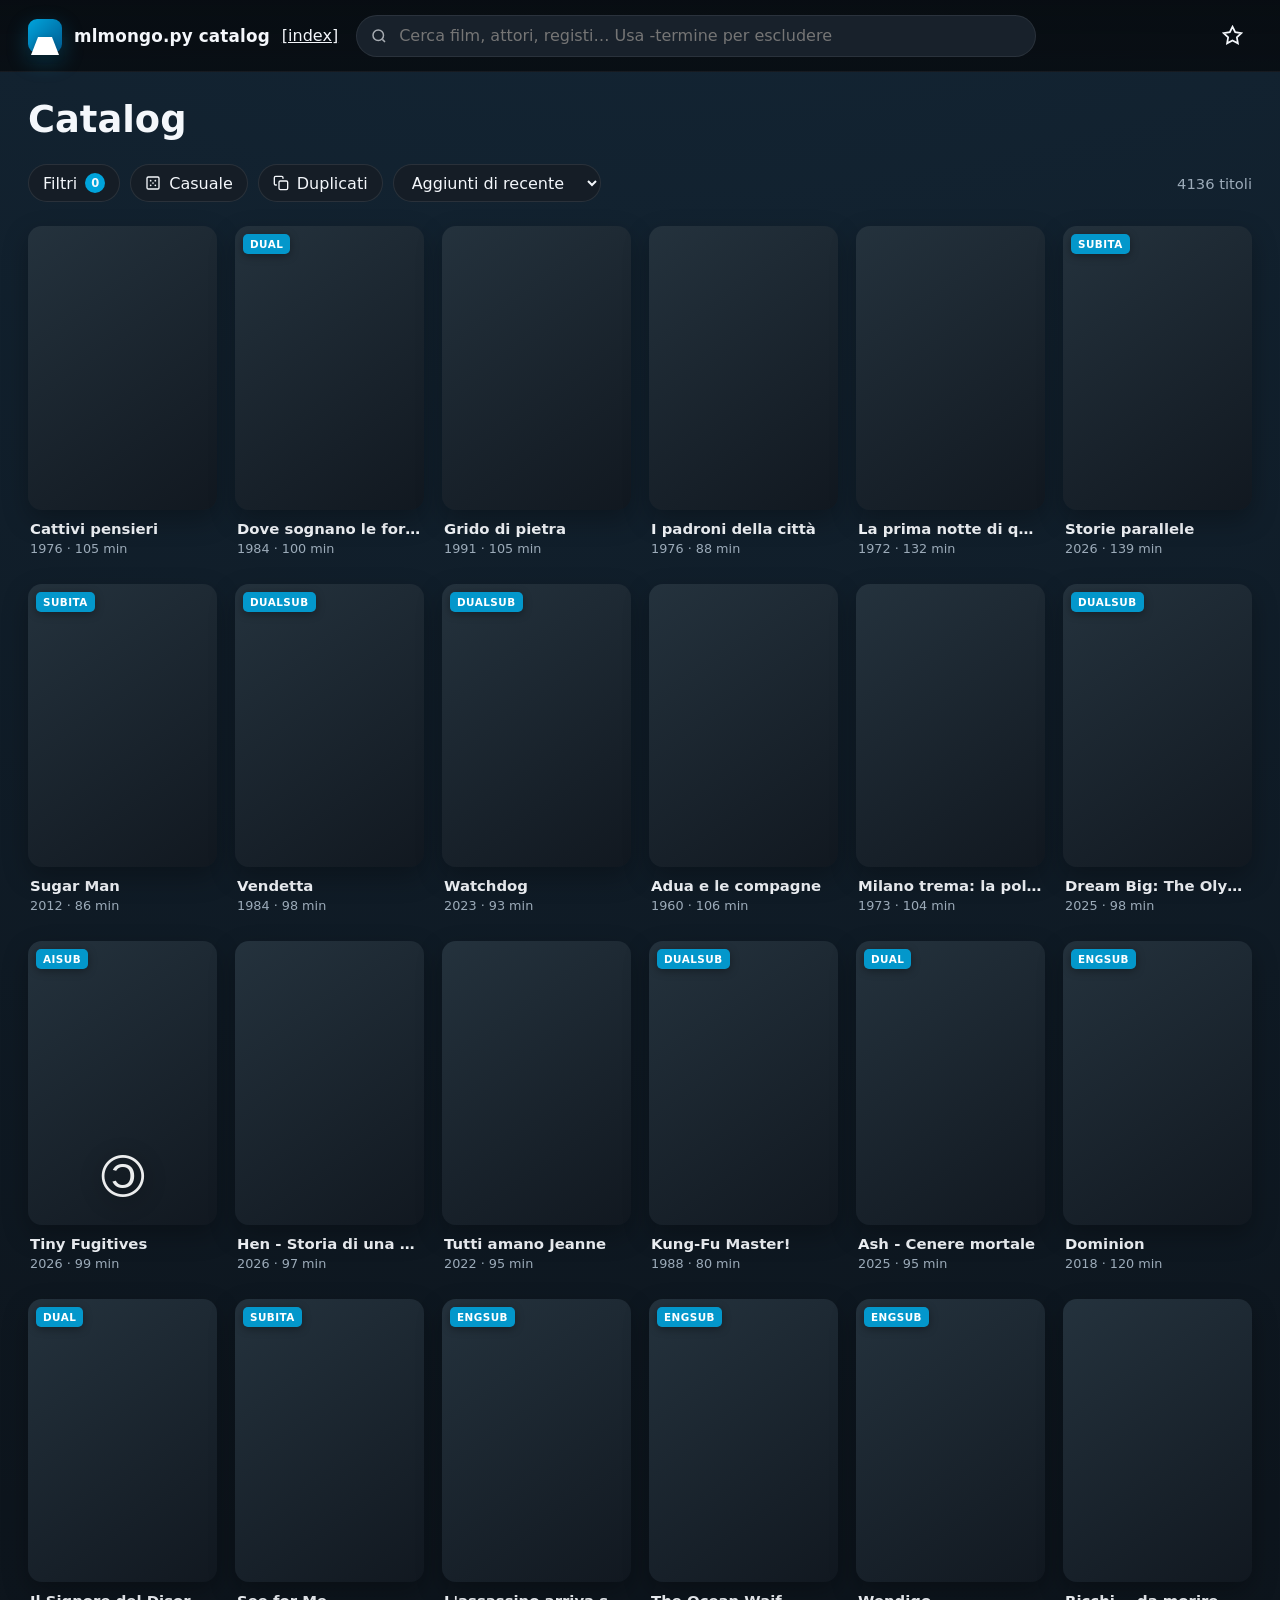
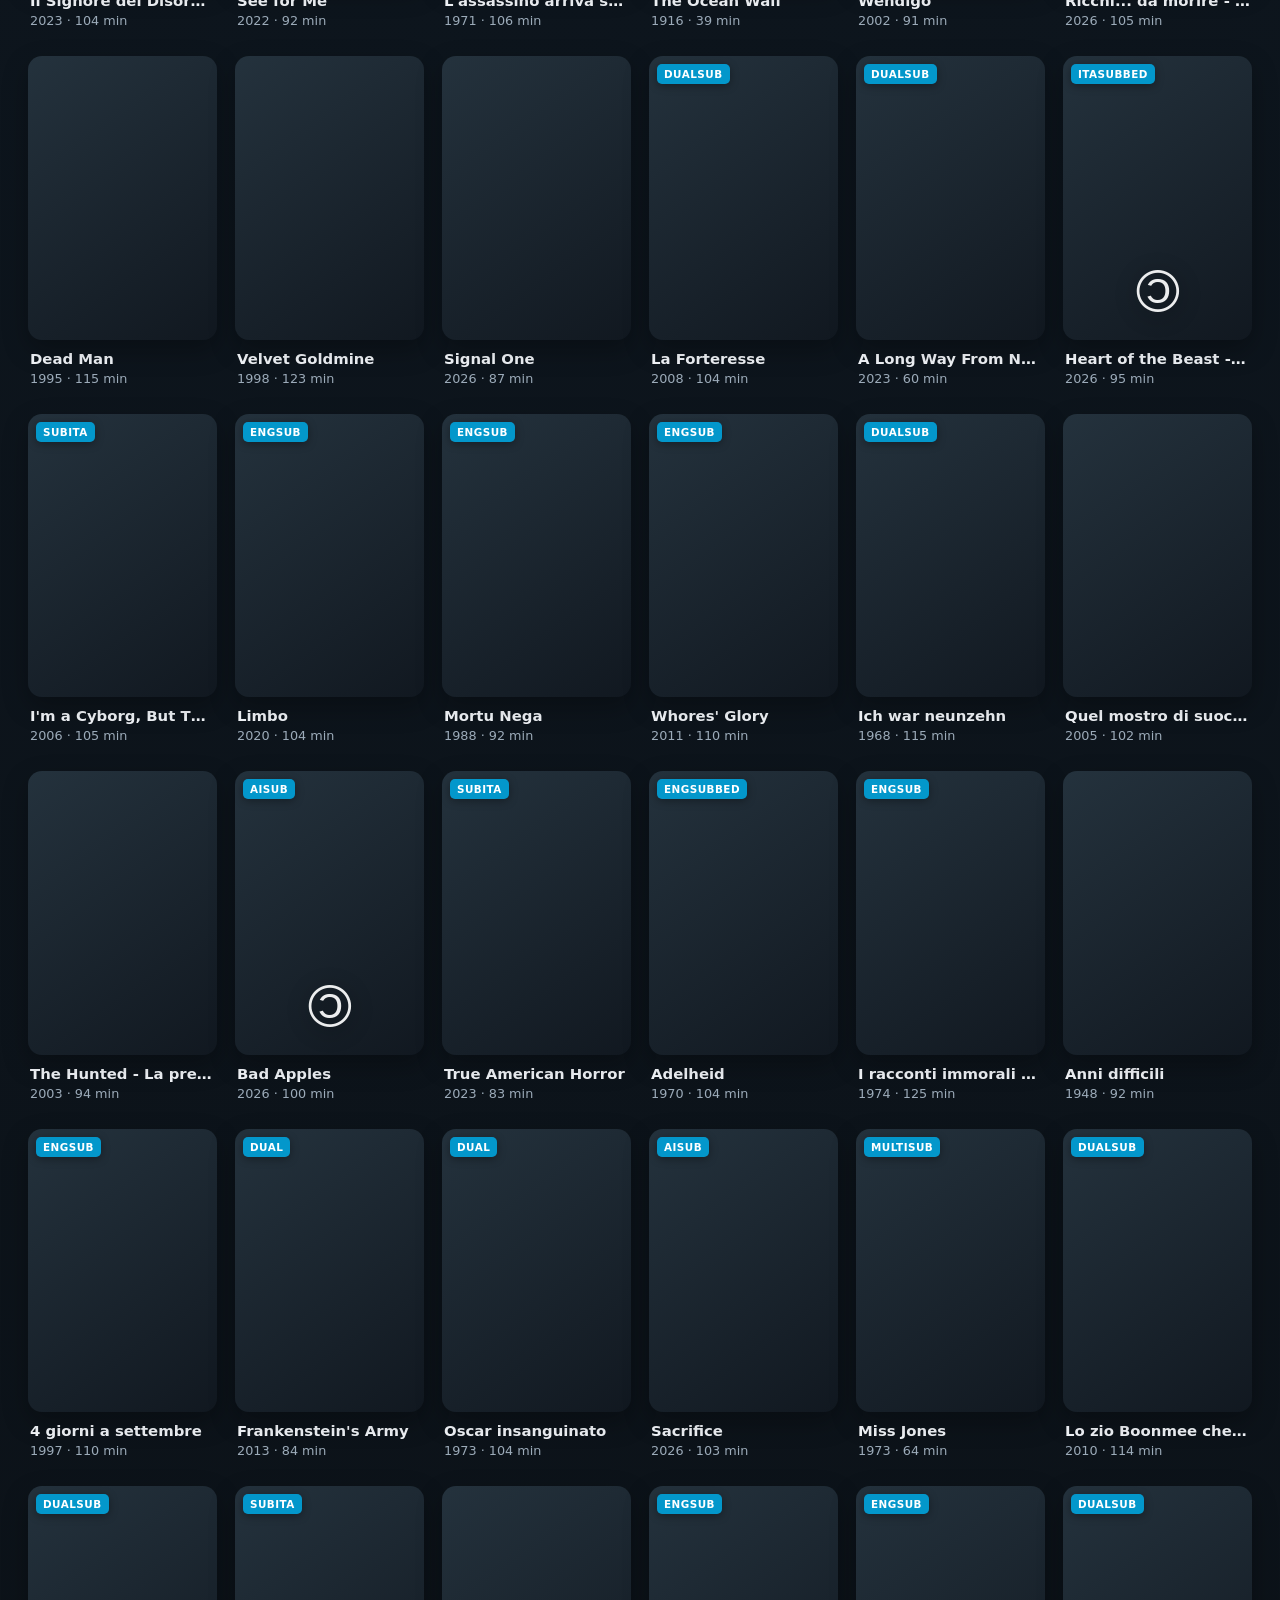
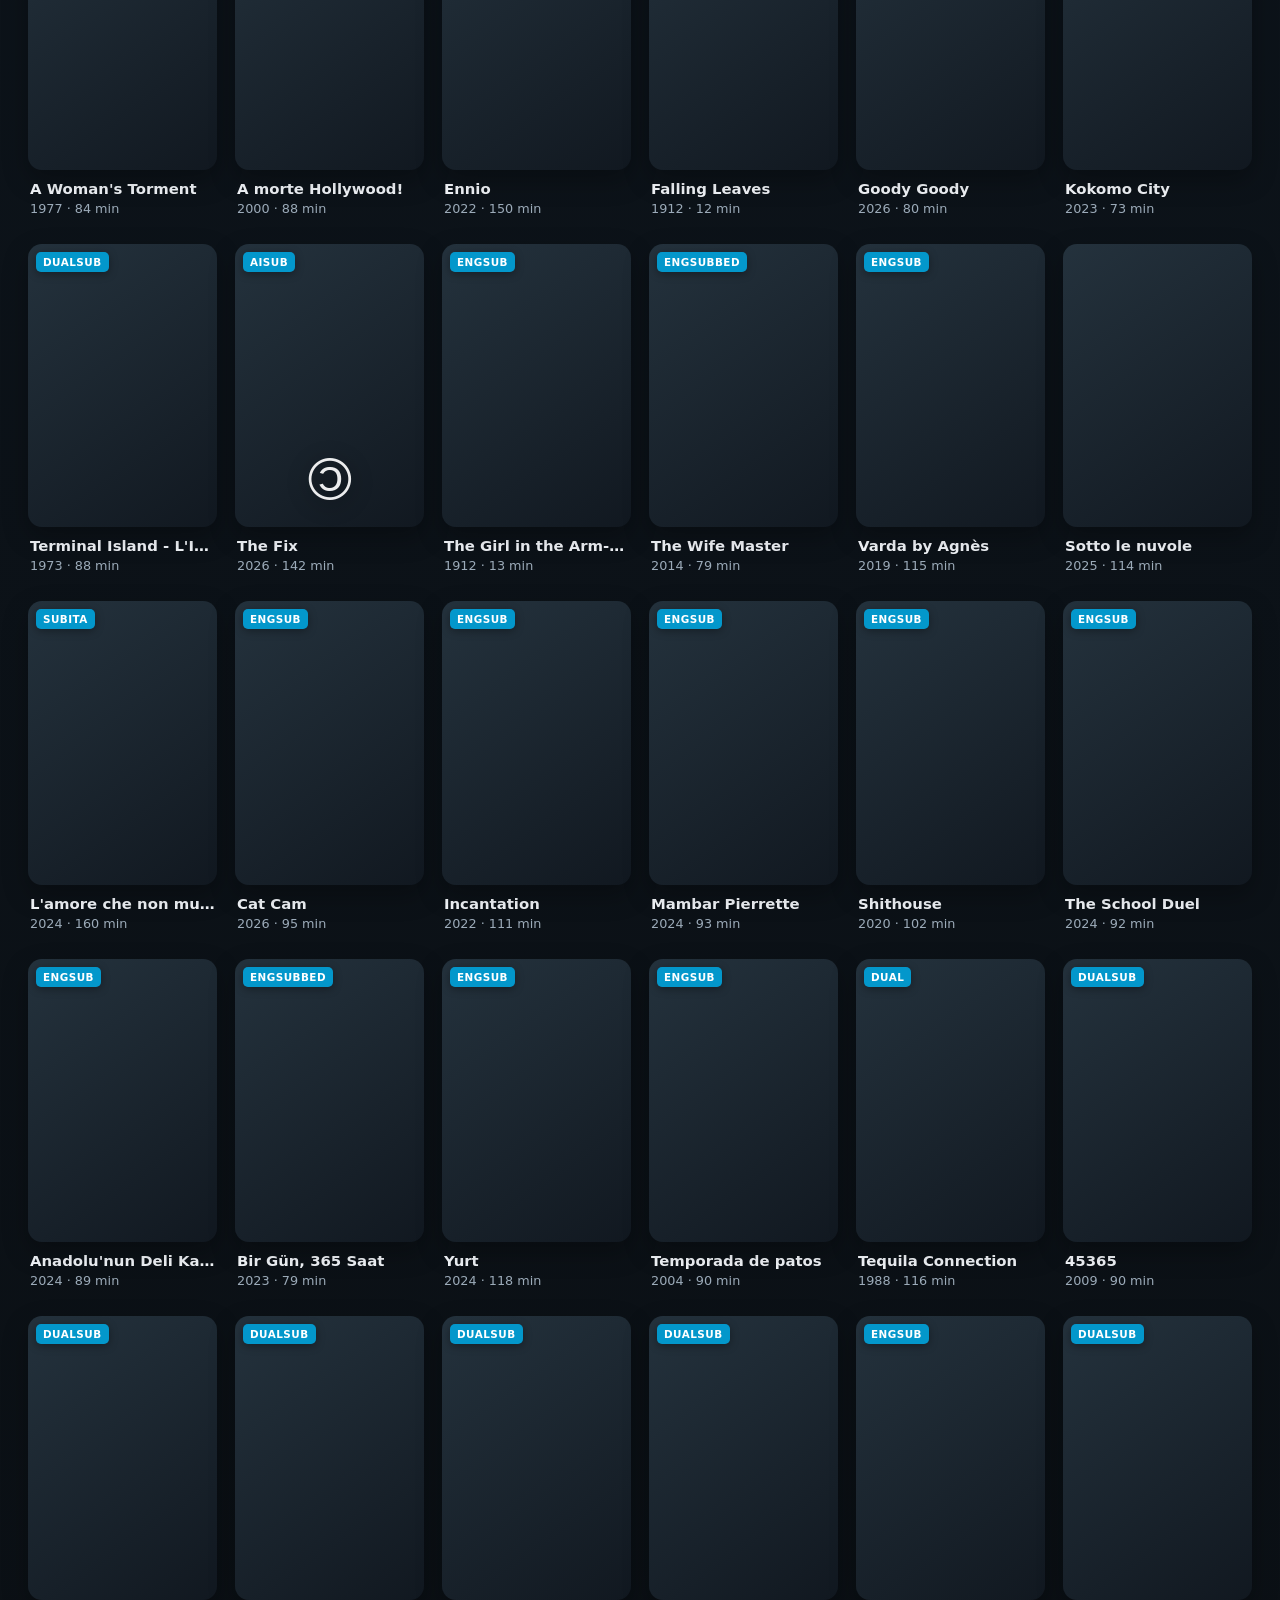
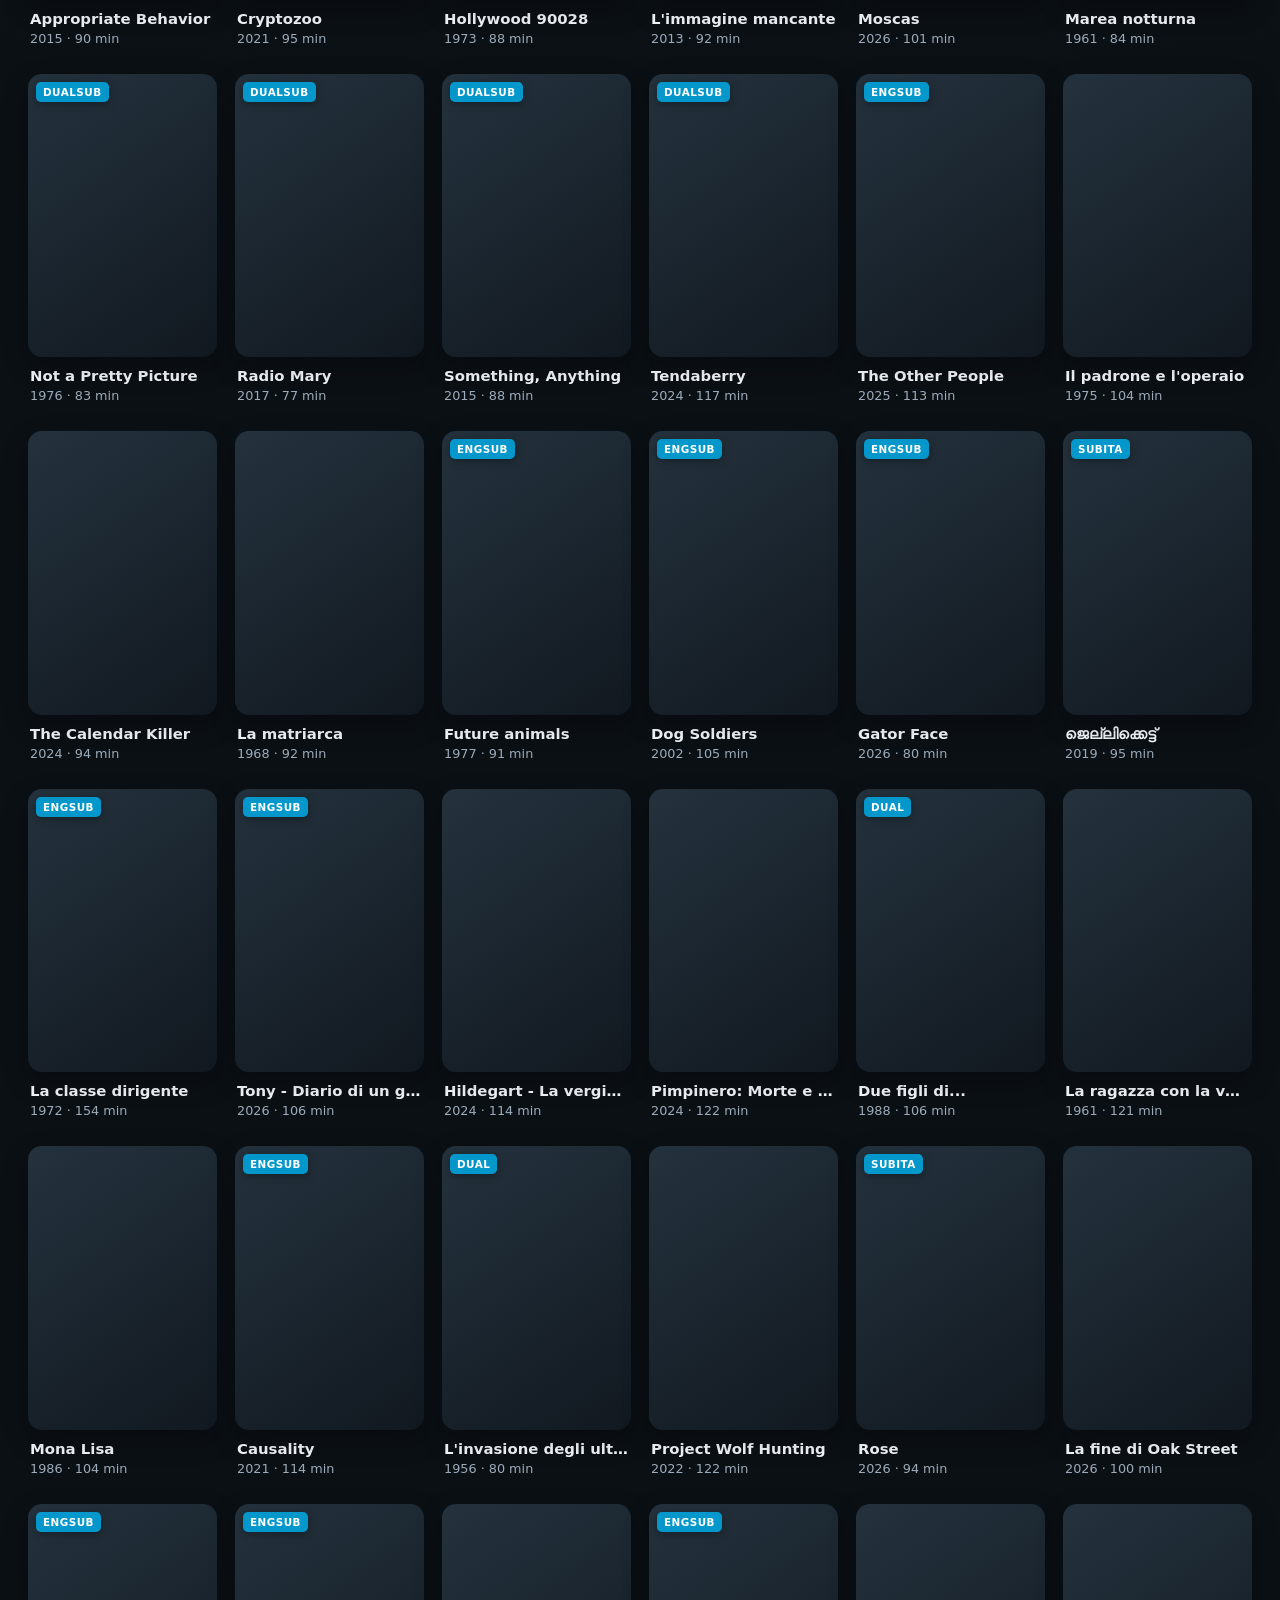
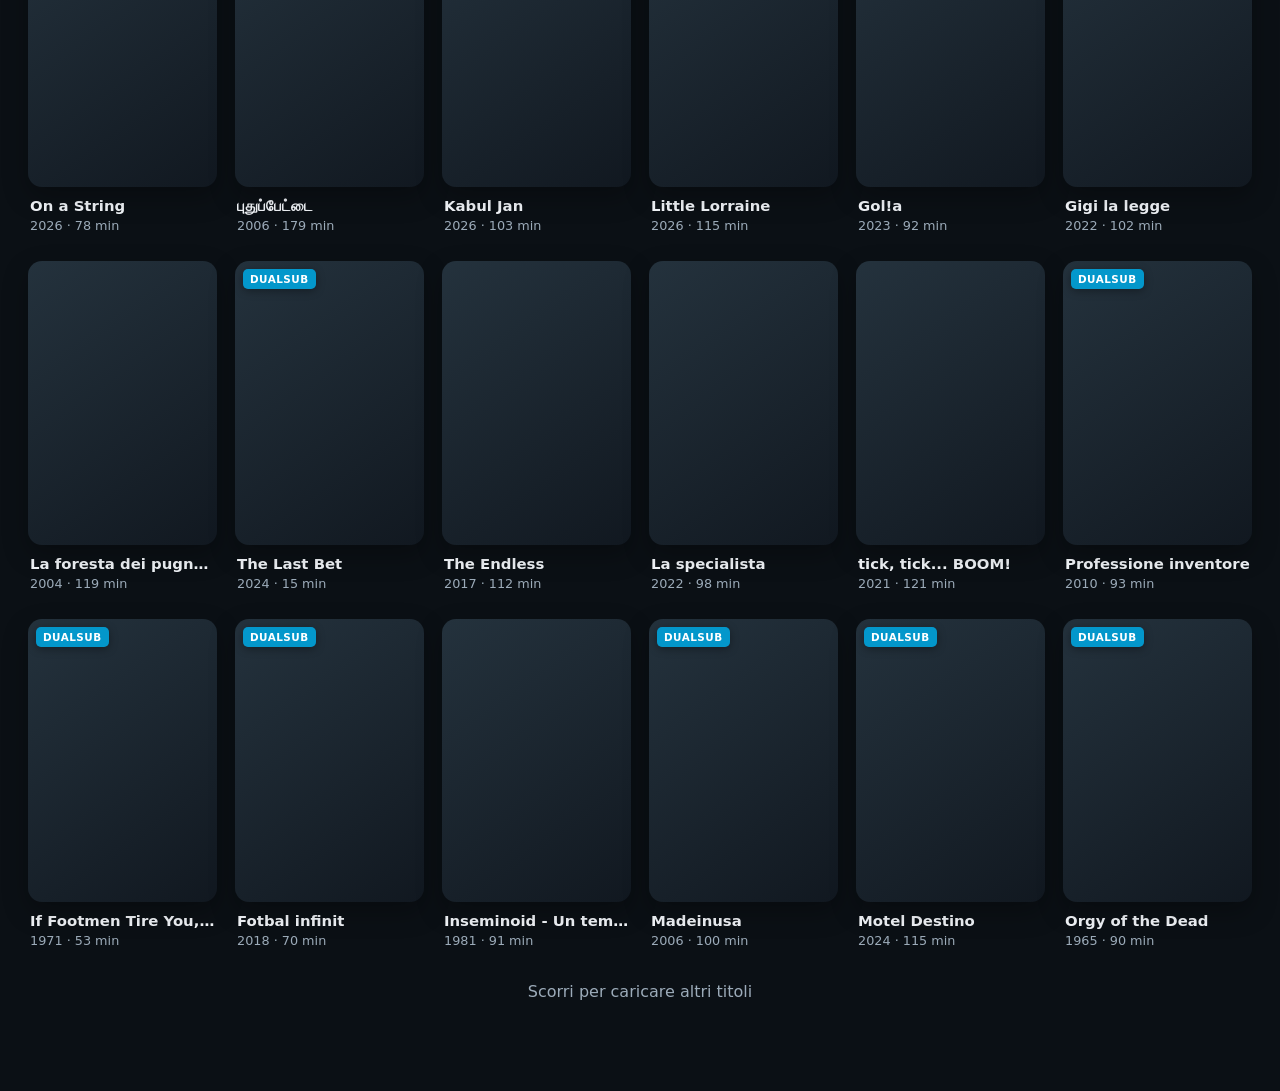
==== commit f450c764: "mlmongo.py update" ====
--- a/catalog.html
+++ b/catalog.html
@@ -128,7 +128,8 @@
 function cardHtml(i){const sub=[i.year||'',fmtRuntime(i.runtime)].filter(Boolean).join(' · ');const personalBadges=(i.personalTags||[]).map(tag=>`<span class="personal-badge">${esc(tag)}</span>`).join('');return `<article class="card" tabindex="0" data-id="${esc(i.id)}"><div class="poster-wrap${(i.files&&i.files.length>1)?' has-dup':''}">${i.poster?`<img class="poster" src="${esc(i.poster)}" alt="Locandina di ${esc(i.title)}" loading="lazy">`:`<div class="poster-placeholder"><span>${esc(i.title)}</span></div>`}${i.preview?`<span class="preview-stamp" aria-hidden="true">©</span>`:''}${personalBadges?`<div class="personal-badges">${personalBadges}</div>`:''}<button class="favorite-btn ${favorites.has(i.id)?'active':''}" data-fav="${esc(i.id)}" aria-label="Preferito" aria-pressed="${favorites.has(i.id)?'true':'false'}"><svg viewBox="0 0 24 24" aria-hidden="true"><path d="m12 2 3.09 6.26L22 9.27l-5 4.87L18.18 21 12 17.77 5.82 21 7 14.14 2 9.27l6.91-1.01z"></path></svg></button>${i.rating?`<div class="rating-badge"><span>★</span>${i.rating.toFixed(1)}</div>`:''}<div class="poster-overlay"><div class="info-card"><svg viewBox="0 0 24 24" aria-hidden="true"><rect x="3" y="4" width="18" height="16" rx="2"></rect><path d="M7 8h10M7 12h6M7 16h4"></path><circle cx="17" cy="15" r="2.5"></circle><path d="M17 13.8v2.4"></path></svg><span>Dettagli</span></div></div></div><h3 class="card-title">${esc(i.title)}</h3><p class="card-sub">${esc(sub)}</p></article>`}
 function renderNext(){if(state.rendered>=state.filtered.length){loader.textContent=state.filtered.length?'Fine catalogo':'';return}const end=Math.min(state.rendered+state.batch,state.filtered.length);const chunk=state.filtered.slice(state.rendered,end);grid.insertAdjacentHTML('beforeend',chunk.map(cardHtml).join(''));state.rendered=end;loader.textContent=state.rendered<state.filtered.length?'Scorri per caricare altri titoli':'';grid.querySelectorAll('img.poster:not([data-bound])').forEach(img=>{img.dataset.bound='1';if(img.complete)img.classList.add('loaded');else img.addEventListener('load',()=>img.classList.add('loaded'),{once:true});img.addEventListener('error',()=>{img.remove();},{once:true})})}
 function toggleFavorite(id,btn){favorites.has(id)?favorites.delete(id):favorites.add(id);const active=favorites.has(id);localStorage.setItem('catalogFavorites',JSON.stringify([...favorites]));btn?.classList.toggle('active',active);btn?.setAttribute('aria-pressed',active?'true':'false');toast(active?'Aggiunto ai preferiti':'Rimosso dai preferiti');if(state.favoritesOnly)filterData()}
-function openModal(id){const i=DATA.find(x=>x.id===id);if(!i)return;state.modalIndex=state.filtered.findIndex(x=>x.id===id);const poster=i.poster||'';const dup=i.files&&i.files.length>1;$('modalBg').style.backgroundImage=poster?`url("${poster.replace(/"/g,'%22')}")`:'none';$('modalContent').innerHTML=`${poster?`<div class="modal-poster-frame${dup?' has-dup':''}"><img class="modal-poster" src="${esc(poster)}" alt="">${i.preview?`<span class="preview-stamp" aria-hidden="true">©</span>`:''}</div>`:`<div class="modal-poster-frame${dup?' has-dup':''}"><div class="modal-poster poster-placeholder"><span>${esc(i.title)}</span></div>${i.preview?`<span class="preview-stamp" aria-hidden="true">©</span>`:''}</div>`}<section class="modal-info"><h2 class="modal-title">${esc(i.title)}</h2>${i.originalTitle&&i.originalTitle!==i.title?`<p class="modal-original">${esc(i.originalTitle)}</p>`:''}<div class="meta-row">${i.rating?`<span class="rating-large">★ ${i.rating.toFixed(1)}</span>`:''}${i.year?`<span class="meta-dot">${i.year}</span>`:''}${i.runtime?`<span class="meta-dot">${fmtRuntime(i.runtime)}</span>`:''}${i.officialRating?`<span class="meta-dot">${esc(i.officialRating)}</span>`:''}</div>${i.genres.length?`<div class="chips">${i.genres.map(g=>`<span class="chip">${esc(g)}</span>`).join('')}</div>`:''}${i.overview?`<p class="overview">${esc(i.overview)}</p>`:'<p class="overview">Nessuna descrizione disponibile.</p>'}<div class="details-grid">${i.director?`<div class="detail"><h4>Regia</h4><p>${esc(i.director)}</p></div>`:''}${i.studios.length?`<div class="detail"><h4>Studio</h4><p>${esc(i.studios.join(', '))}</p></div>`:''}${i.cast.length?`<div class="detail"><h4>Cast</h4><p class="cast-list">${esc(i.cast.join(', '))}</p></div>`:''}${i.dateDisplay?`<div class="detail"><h4>Aggiunto</h4><p>${esc(i.dateDisplay)}</p></div>`:''}${i.tags.length?`<div class="detail"><h4>Tag</h4><p>${esc(i.tags.join(', '))}</p></div>`:''}</div>${(i.tmdbId||i.imdbId)?`<div class="external-links">${i.tmdbId?`<a class="external-link" href="https://www.themoviedb.org/movie/${encodeURIComponent(i.tmdbId)}" target="_blank" rel="noopener noreferrer" aria-label="Apri su TMDB"><svg viewBox="0 0 24 24" aria-hidden="true"><path d="M14 3h7v7h-2V6.41l-9.29 9.3-1.42-1.42 9.3-9.29H14V3zM5 5h6v2H7v10h10v-4h2v6H5V5z"/></svg>TMDB</a>`:''}${i.tmdbId?`<a class="external-link" href="https://letterboxd.com/tmdb/${encodeURIComponent(i.tmdbId)}/" target="_blank" rel="noopener noreferrer" aria-label="Apri su Letterboxd"><svg viewBox="0 0 24 24" aria-hidden="true"><rect x="3" y="4" width="18" height="16" rx="3"/></svg>Letterboxd</a>`:''}${i.imdbId?`<a class="external-link" href="https://www.imdb.com/title/${encodeURIComponent(i.imdbId)}/" target="_blank" rel="noopener noreferrer" aria-label="Apri su IMDb"><svg viewBox="0 0 24 24" aria-hidden="true"><path d="M14 3h7v7h-2V6.41l-9.29 9.3-1.42-1.42 9.3-9.29H14V3zM5 5h6v2H7v10h10v-4h2v6H5V5z"/></svg>IMDb</a>`:''}</div>`:''}${i.files&&i.files.length?`<div class="files-block"><h4>File disponibili</h4>${i.files.map(f=>`<div class="file-row"><div class="file-head"><span class="file-name">${esc(f.fileName)}</span>${(f.personalTags||[]).map(t=>`<span class="personal-badge file-badge">${esc(t)}</span>`).join('')}</div><div class="file-path">${esc(f.path)}</div><div class="file-meta">${esc(f.dateDisplay||f.dateAdded||'')}${(f.tags&&f.tags.length)?` · ${esc(f.tags.join(', '))}`:''}</div></div>`).join('')}</div>`:i.path?`<div class="path-box">${esc(i.path)}</div>`:''}</section>`;$('modal').classList.add('open');$('modal').setAttribute('aria-hidden','false');document.body.classList.add('modal-open')}
+function externalLinks(i){const id=i.tmdbId,iid=i.imdbId;if(/^tt\d+$/i.test(id||''))return `<div class="external-links"><a class="external-link" href="https://www.imdb.com/title/${encodeURIComponent(id)}/" target="_blank" rel="noopener noreferrer" aria-label="Apri su IMDb"><svg viewBox="0 0 24 24" aria-hidden="true"><path d="M14 3h7v7h-2V6.41l-9.29 9.3-1.42-1.42 9.3-9.29H14V3zM5 5h6v2H7v10h10v-4h2v6H5V5z"/></svg>IMDB</a></div>`;let out=(id||iid)?`<div class="external-links">`:'';if(id)out+=`<a class="external-link" href="https://www.themoviedb.org/movie/${encodeURIComponent(id)}" target="_blank" rel="noopener noreferrer" aria-label="Apri su TMDB"><svg viewBox="0 0 24 24" aria-hidden="true"><path d="M14 3h7v7h-2V6.41l-9.29 9.3-1.42-1.42 9.3-9.29H14V3zM5 5h6v2H7v10h10v-4h2v6H5V5z"/></svg>TMDB</a>`;if(id)out+=`<a class="external-link" href="https://letterboxd.com/tmdb/${encodeURIComponent(id)}/" target="_blank" rel="noopener noreferrer" aria-label="Apri su Letterboxd"><svg viewBox="0 0 24 24" aria-hidden="true"><rect x="3" y="4" width="18" height="16" rx="3"/></svg>Letterboxd</a>`;if(iid)out+=`<a class="external-link" href="https://www.imdb.com/title/${encodeURIComponent(iid)}/" target="_blank" rel="noopener noreferrer" aria-label="Apri su IMDb"><svg viewBox="0 0 24 24" aria-hidden="true"><path d="M14 3h7v7h-2V6.41l-9.29 9.3-1.42-1.42 9.3-9.29H14V3zM5 5h6v2H7v10h10v-4h2v6H5V5z"/></svg>IMDb</a>`;return out||''}
+function openModal(id){const i=DATA.find(x=>x.id===id);if(!i)return;state.modalIndex=state.filtered.findIndex(x=>x.id===id);const poster=i.poster||'';const dup=i.files&&i.files.length>1;$('modalBg').style.backgroundImage=poster?`url("${poster.replace(/"/g,'%22')}")`:'none';$('modalContent').innerHTML=`${poster?`<div class="modal-poster-frame${dup?' has-dup':''}"><img class="modal-poster" src="${esc(poster)}" alt="">${i.preview?`<span class="preview-stamp" aria-hidden="true">©</span>`:''}</div>`:`<div class="modal-poster-frame${dup?' has-dup':''}"><div class="modal-poster poster-placeholder"><span>${esc(i.title)}</span></div>${i.preview?`<span class="preview-stamp" aria-hidden="true">©</span>`:''}</div>`}<section class="modal-info"><h2 class="modal-title">${esc(i.title)}</h2>${i.originalTitle&&i.originalTitle!==i.title?`<p class="modal-original">${esc(i.originalTitle)}</p>`:''}<div class="meta-row">${i.rating?`<span class="rating-large">★ ${i.rating.toFixed(1)}</span>`:''}${i.year?`<span class="meta-dot">${i.year}</span>`:''}${i.runtime?`<span class="meta-dot">${fmtRuntime(i.runtime)}</span>`:''}${i.officialRating?`<span class="meta-dot">${esc(i.officialRating)}</span>`:''}</div>${i.genres.length?`<div class="chips">${i.genres.map(g=>`<span class="chip">${esc(g)}</span>`).join('')}</div>`:''}${i.overview?`<p class="overview">${esc(i.overview)}</p>`:'<p class="overview">Nessuna descrizione disponibile.</p>'}<div class="details-grid">${i.director?`<div class="detail"><h4>Regia</h4><p>${esc(i.director)}</p></div>`:''}${i.studios.length?`<div class="detail"><h4>Studio</h4><p>${esc(i.studios.join(', '))}</p></div>`:''}${i.cast.length?`<div class="detail"><h4>Cast</h4><p class="cast-list">${esc(i.cast.join(', '))}</p></div>`:''}${i.dateDisplay?`<div class="detail"><h4>Aggiunto</h4><p>${esc(i.dateDisplay)}</p></div>`:''}${i.tags.length?`<div class="detail"><h4>Tag</h4><p>${esc(i.tags.join(', '))}</p></div>`:''}</div>${externalLinks(i)}${i.files&&i.files.length?`<div class="files-block"><h4>File disponibili</h4>${i.files.map(f=>`<div class="file-row"><div class="file-head"><span class="file-name">${esc(f.fileName)}</span>${(f.personalTags||[]).map(t=>`<span class="personal-badge file-badge">${esc(t)}</span>`).join('')}</div><div class="file-path">${esc(f.path)}</div><div class="file-meta">${esc(f.dateDisplay||f.dateAdded||'')}${(f.tags&&f.tags.length)?` · ${esc(f.tags.join(', '))}`:''}</div></div>`).join('')}</div>`:i.path?`<div class="path-box">${esc(i.path)}</div>`:''}</section>`;$('modal').classList.add('open');$('modal').setAttribute('aria-hidden','false');document.body.classList.add('modal-open')}
 function navModal(delta){const len=state.filtered.length;if(len<2||state.modalIndex<0)return;state.modalIndex=(state.modalIndex+delta+len)%len;openModal(state.filtered[state.modalIndex].id)}
 function closeModal(){$('modal').classList.remove('open');$('modal').setAttribute('aria-hidden','true');document.body.classList.remove('modal-open')}
 let toastTimer;function toast(msg){clearTimeout(toastTimer);$('toast').textContent=msg;$('toast').classList.add('show');toastTimer=setTimeout(()=>$('toast').classList.remove('show'),1800)}
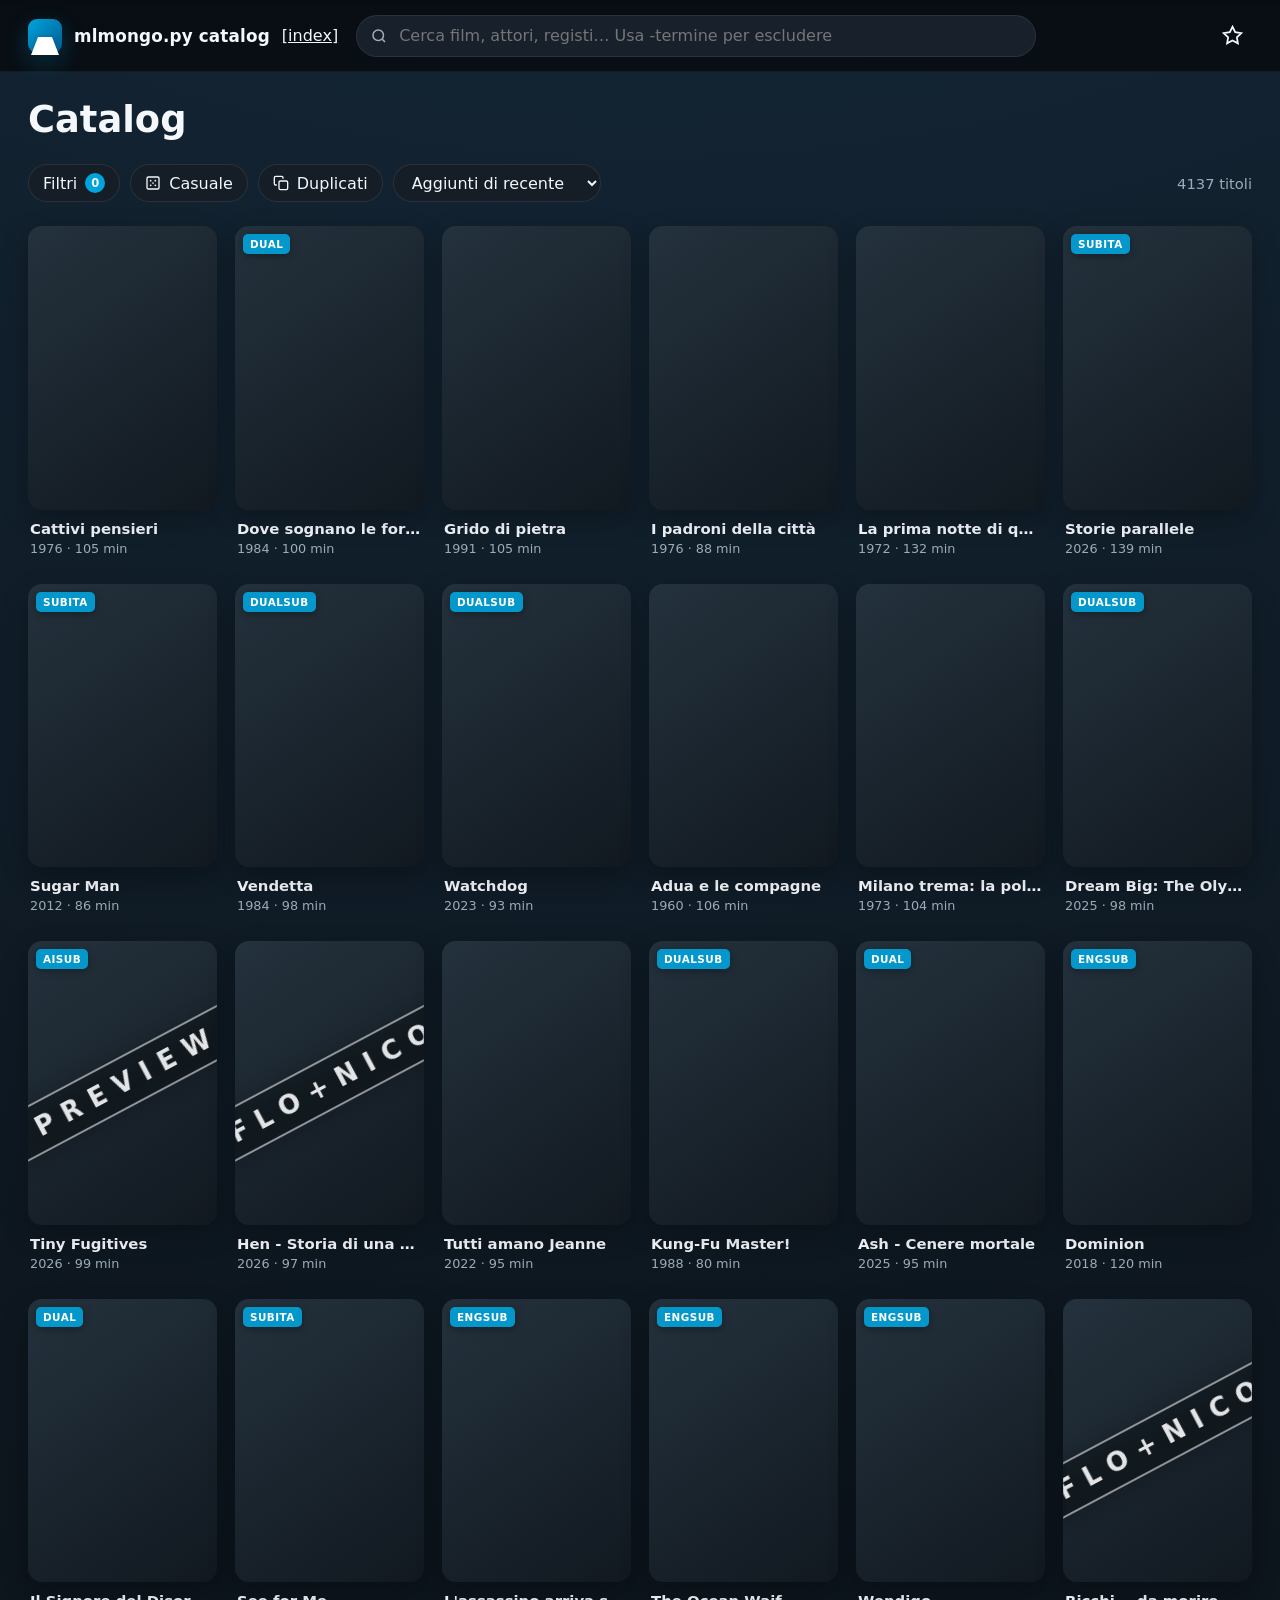
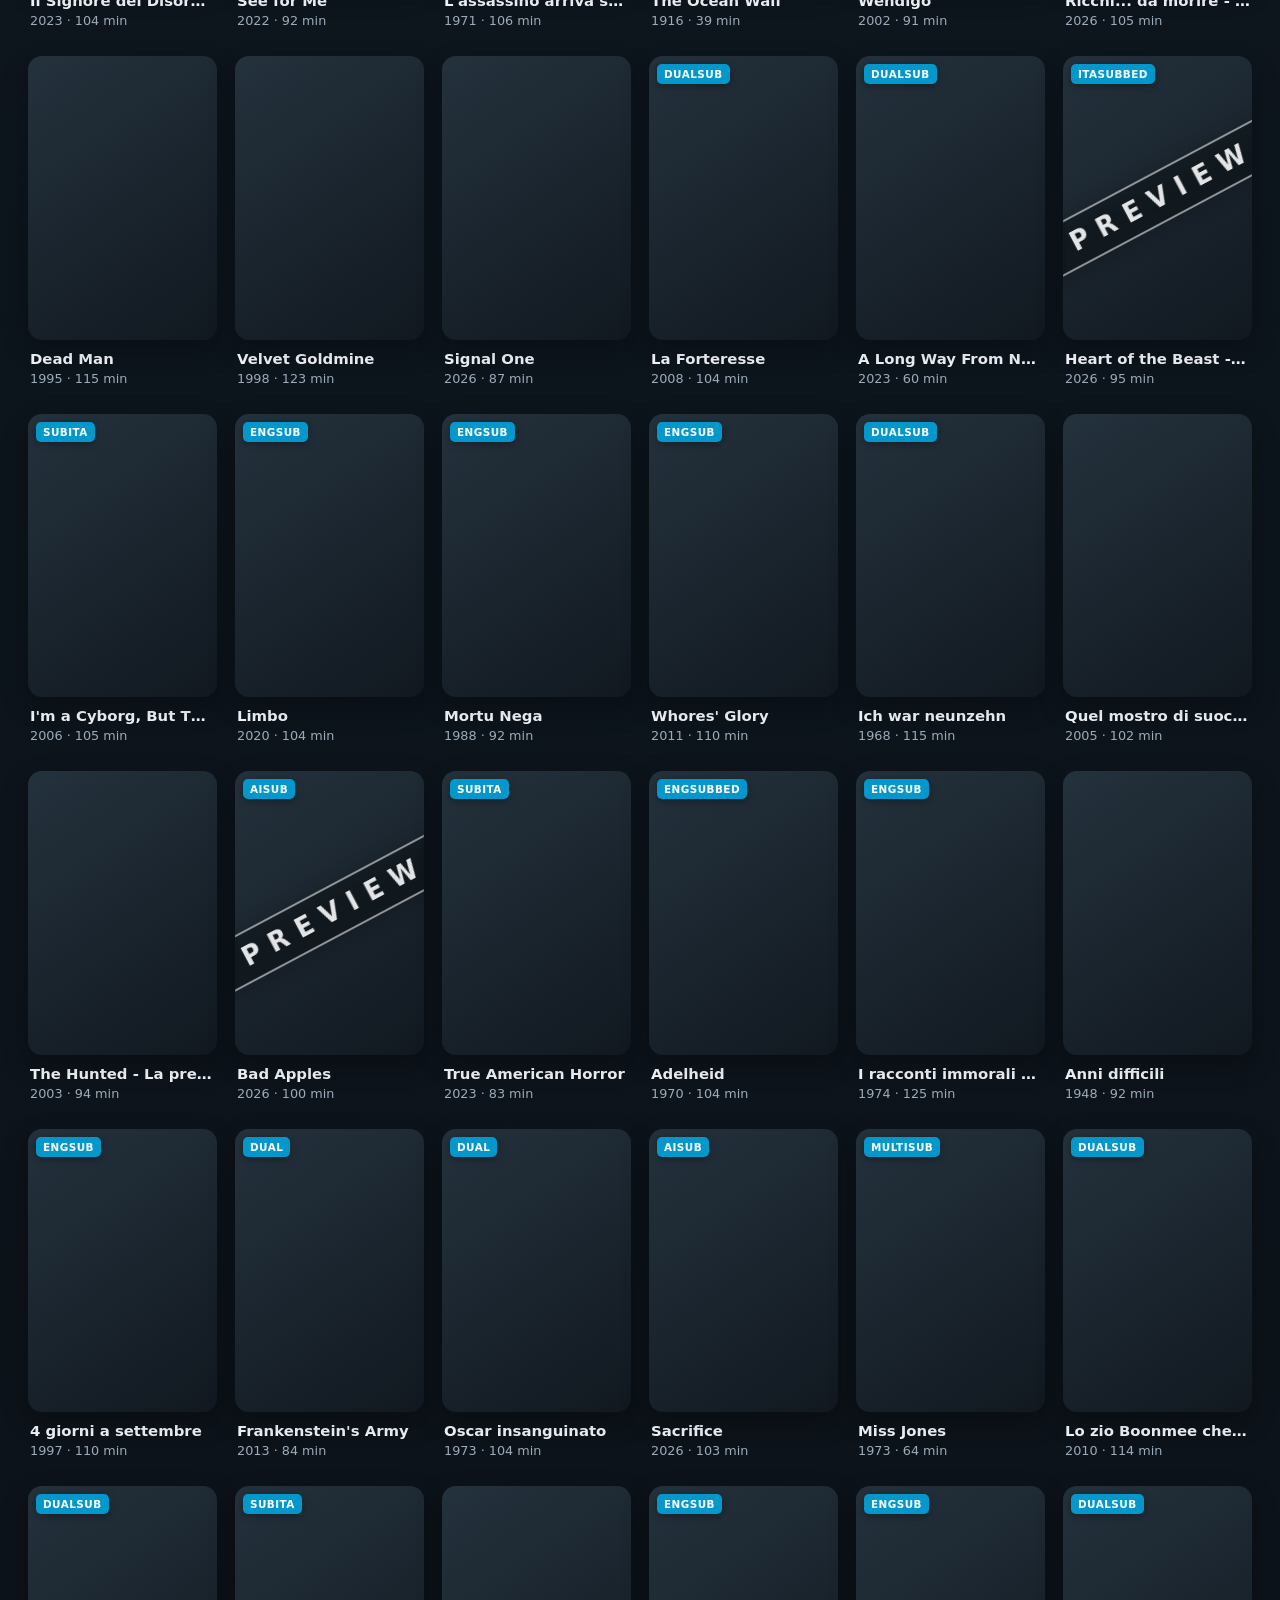
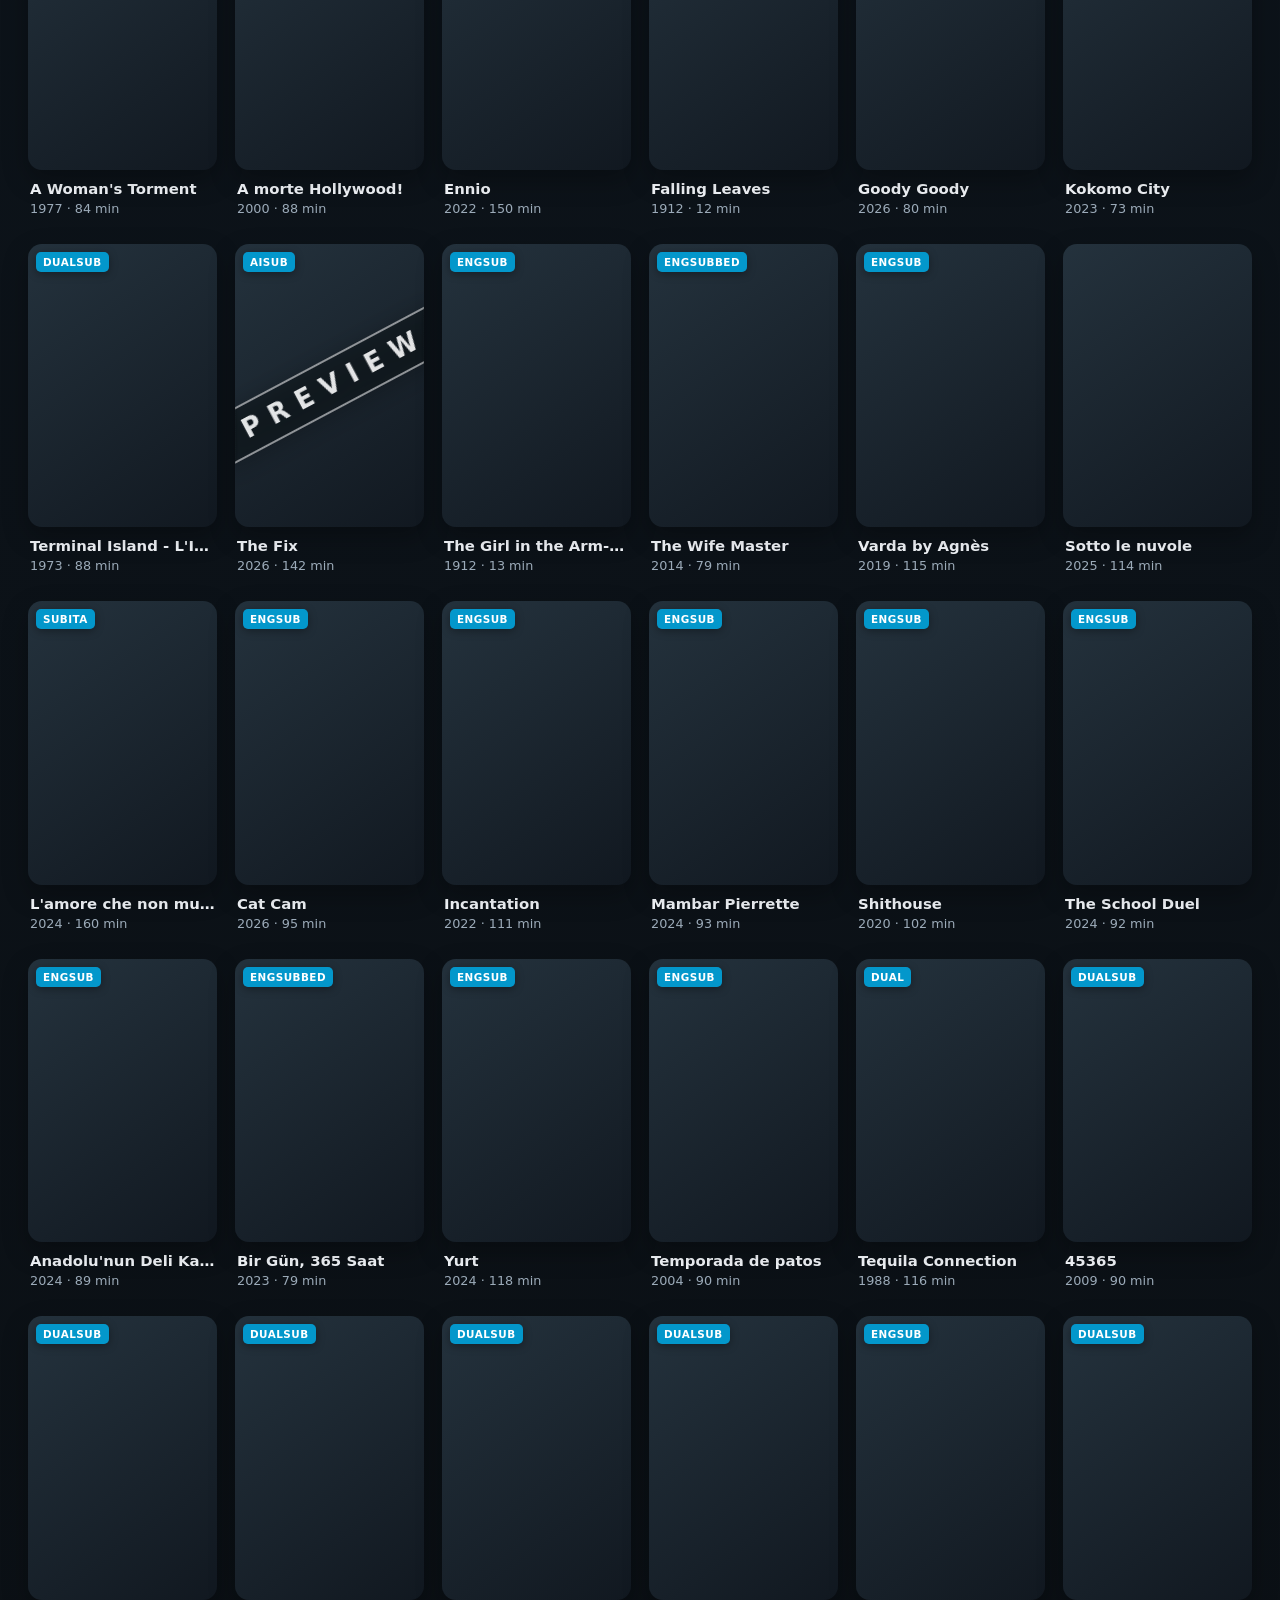
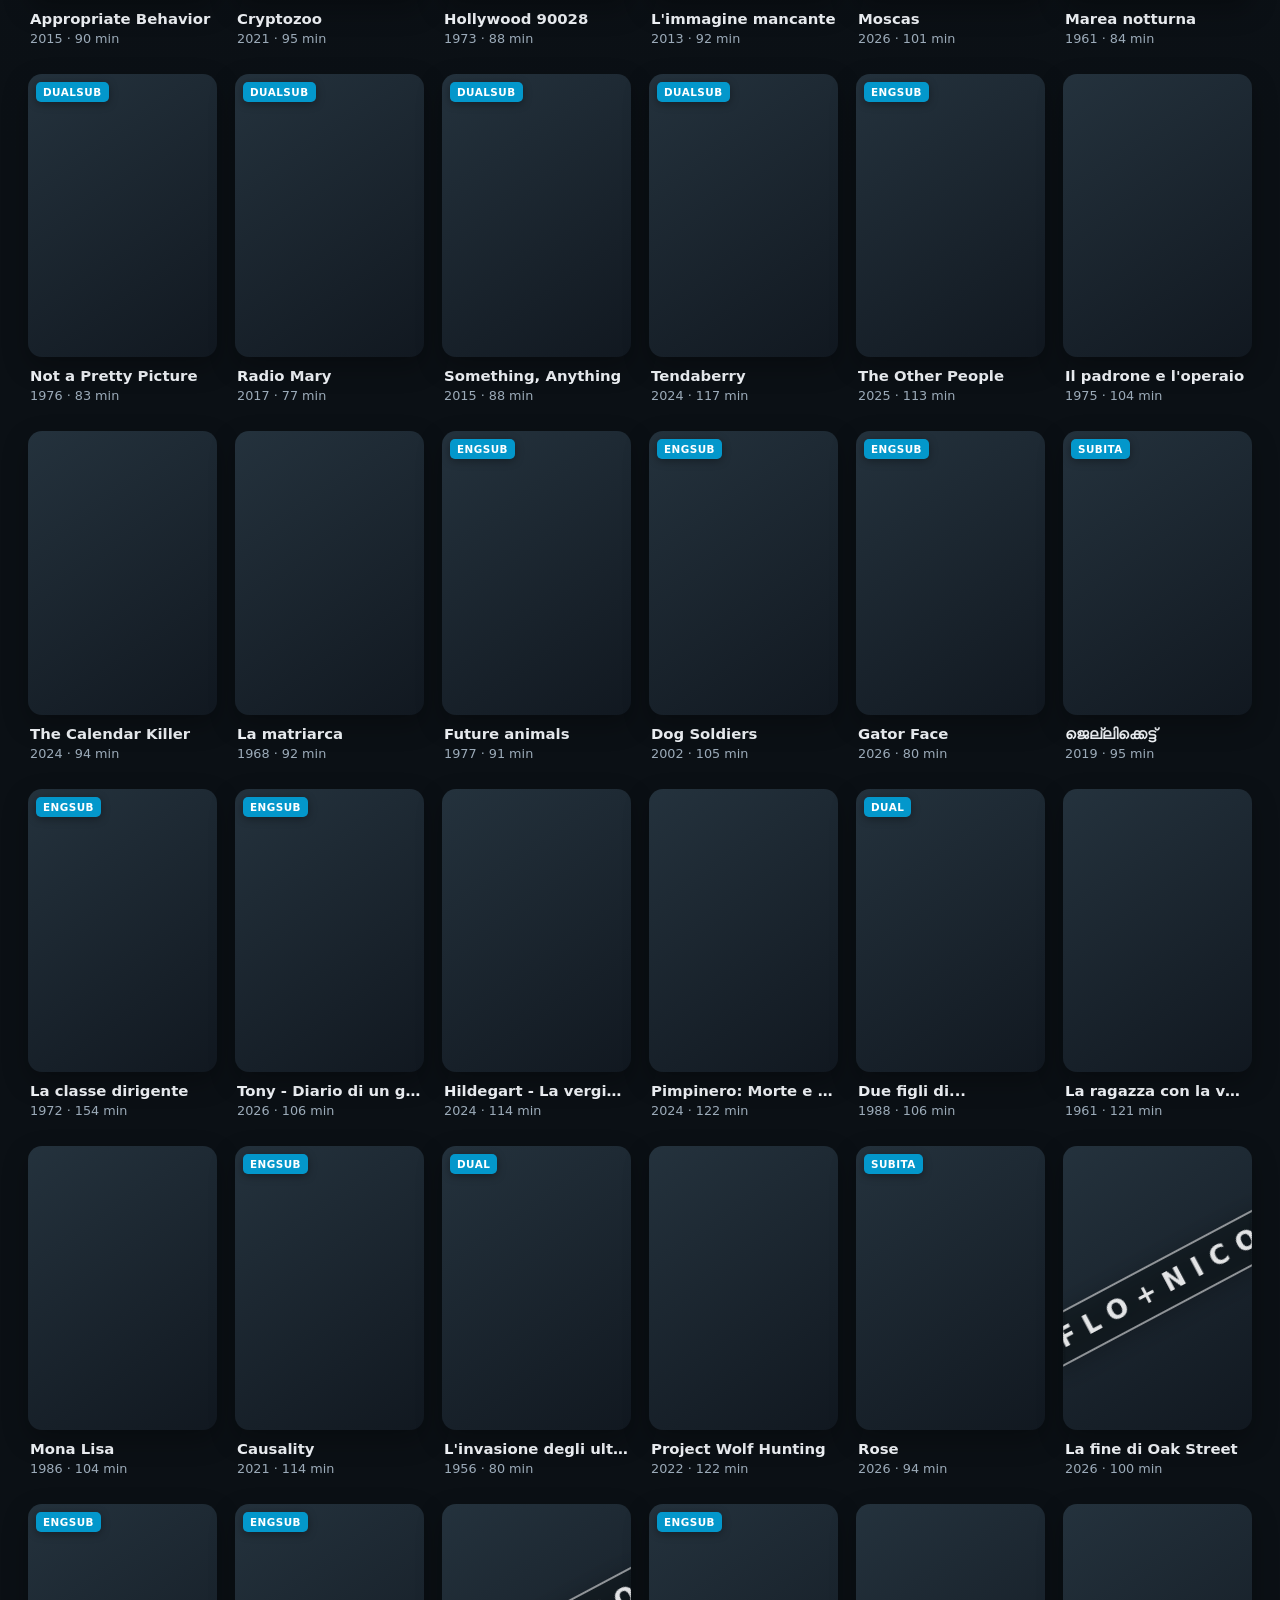
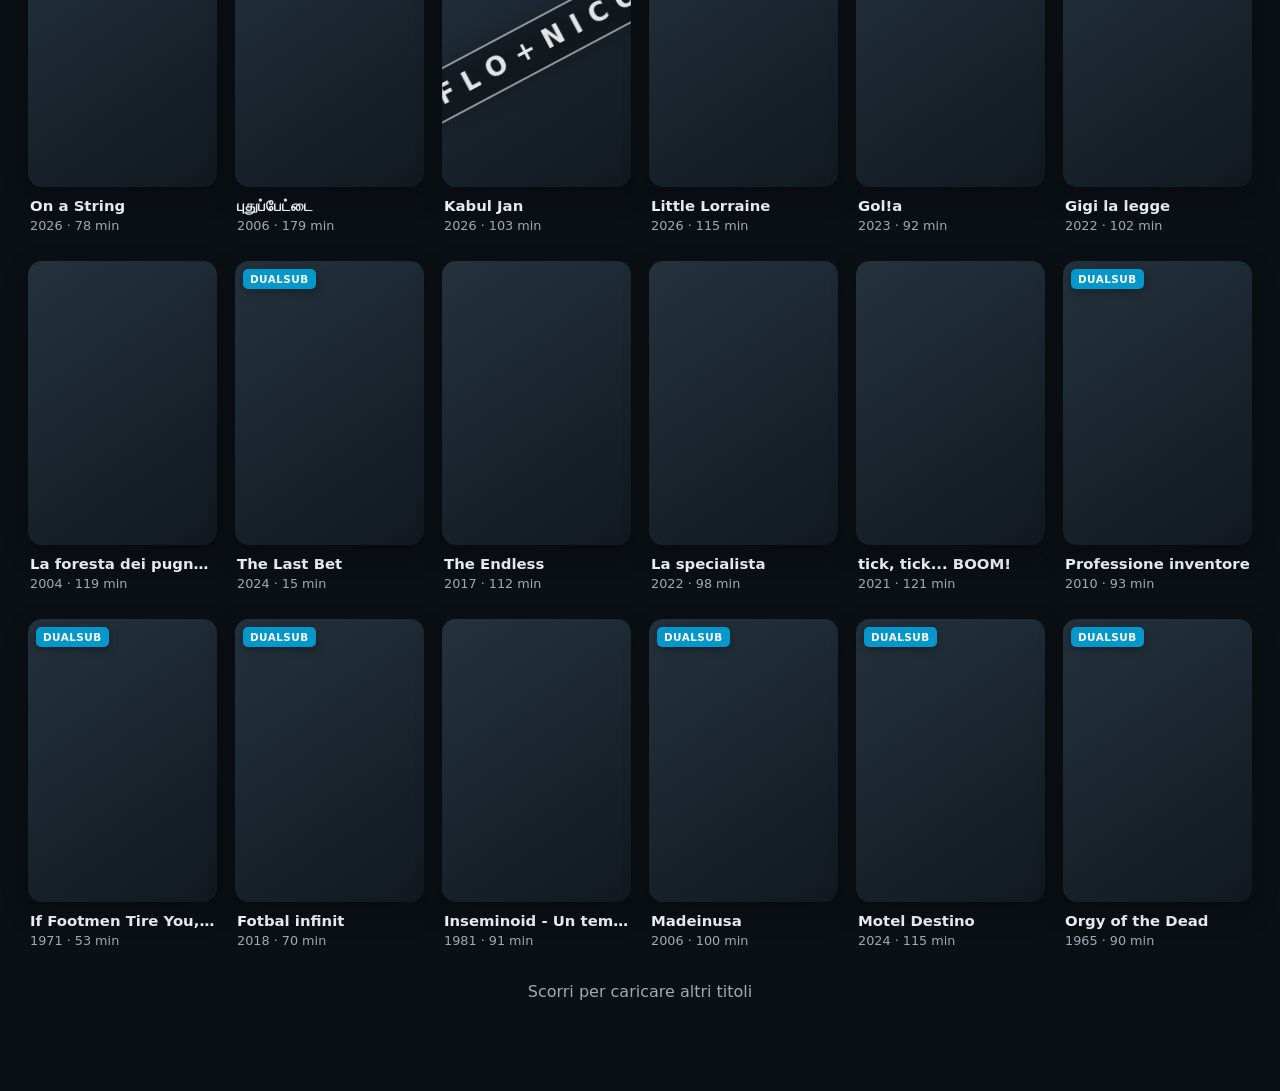
==== commit 3b1d9165: "Add files via upload" ====
--- a/catalog.html
+++ b/catalog.html
@@ -27,7 +27,7 @@
 .card-title{margin:10px 2px 3px;font-size:.93rem;font-weight:600;white-space:nowrap;overflow:hidden;text-overflow:ellipsis}.card-sub{margin:0 2px;color:var(--muted);font-size:.8rem;white-space:nowrap;overflow:hidden;text-overflow:ellipsis}
 .empty{display:none;text-align:center;padding:80px 20px;color:var(--muted)}.empty.show{display:block}.empty h3{color:var(--text);font-size:1.3rem;margin-bottom:8px}.loader{padding:34px;text-align:center;color:var(--muted)}
 .modal{position:fixed;inset:0;z-index:100;display:none;background:rgba(0,0,0,.78);backdrop-filter:blur(14px);overflow:auto}.modal.open{display:block}.modal-card{position:relative;max-width:1180px;margin:42px auto;min-height:650px;background:#111922;border:1px solid rgba(255,255,255,.08);border-radius:20px;overflow:hidden;box-shadow:0 30px 90px rgba(0,0,0,.65)}.modal-bg{position:absolute;inset:0 0 auto;height:430px;background-size:cover;background-position:center 25%;filter:blur(22px) saturate(.7);transform:scale(1.1);opacity:.24}.modal-gradient{position:absolute;inset:0;background:linear-gradient(180deg,rgba(17,25,34,.1) 0,#111922 430px)}.modal-content{position:relative;z-index:1;padding:54px;display:grid;grid-template-columns:260px minmax(0,1fr);gap:42px;align-items:start}.modal-poster{width:100%;aspect-ratio:2/3;object-fit:cover;border-radius:14px;background:#1b2630;box-shadow:var(--shadow)}
-.modal-poster-frame{width:100%;min-width:0;position:relative}.modal-poster-frame.has-dup{position:relative;padding:5px;border-radius:16px;background:repeating-linear-gradient(45deg,#ffc857 0 9px,#0b1015 9px 13px)}.modal-poster-frame.has-dup .modal-poster{border-radius:10px}.preview-stamp{position:absolute;top:83.333%;left:50%;transform:translate(-50%,-50%) scaleX(-1);opacity:.92;pointer-events:none;color:#fff;font-size:clamp(36px,9vw,60px);line-height:1;font-family:'Apple Color Emoji','Segoe UI Symbol',sans-serif;filter:drop-shadow(0 4px 12px rgba(0,0,0,.55))}
+.modal-poster-frame{width:100%;min-width:0;position:relative}.modal-poster-frame.has-dup{position:relative;padding:5px;border-radius:16px;background:repeating-linear-gradient(45deg,#ffc857 0 9px,#0b1015 9px 13px)}.modal-poster-frame.has-dup .modal-poster{border-radius:10px}.preview-stamp,.flo-stamp{position:absolute;top:50%;left:50%;width:140%;transform:translate(-50%,-50%) rotate(-28deg);opacity:.88;pointer-events:none;color:#fff;text-align:center;font-size:clamp(17px,3.2vw,26px);font-weight:800;letter-spacing:.4em;text-indent:.4em;line-height:1;font-family:Inter,system-ui,sans-serif;background:rgba(10,16,22,.45);border-top:2px solid rgba(255,255,255,.6);border-bottom:2px solid rgba(255,255,255,.6);padding:10px 0;filter:drop-shadow(0 4px 12px rgba(0,0,0,.5));backdrop-filter:blur(2px)}
 .poster-wrap.has-dup{padding:5px;background:repeating-linear-gradient(45deg,#ffc857 0 9px,#0b1015 9px 13px)}.poster-wrap.has-dup .poster,.poster-wrap.has-dup .poster-placeholder{border-radius:9px}.poster-wrap.has-dup .poster-placeholder,.poster-wrap.has-dup .poster-overlay{inset:5px}.modal-close{position:absolute;z-index:3;right:18px;top:18px;width:42px;height:42px;border:0;border-radius:50%;background:rgba(0,0,0,.55);cursor:pointer;font-size:1.5rem}.modal-close:hover{background:rgba(255,255,255,.16)}.modal-info{padding-top:130px}.modal-title{font-size:clamp(2rem,5vw,4.2rem);line-height:1.03;margin:0 0 12px;text-shadow:0 3px 18px rgba(0,0,0,.6)}.modal-original{color:#d0d8df;margin:-3px 0 14px;font-style:italic}.meta-row{display:flex;flex-wrap:wrap;gap:8px 14px;align-items:center;color:#d8e0e7;font-size:.92rem;margin-bottom:18px}.meta-dot::before{content:"•";margin-right:14px;color:#748392}.rating-large{display:inline-flex;align-items:center;gap:5px;color:var(--gold);font-weight:700}.chips{display:flex;flex-wrap:wrap;gap:8px;margin:0 0 20px}.chip{background:rgba(255,255,255,.09);border-radius:16px;padding:6px 11px;font-size:.8rem}.overview{font-size:1rem;line-height:1.65;color:#dce3e9;max-width:900px}.details-grid{display:grid;grid-template-columns:repeat(2,minmax(0,1fr));gap:18px 28px;margin-top:26px}.detail h4{font-size:.74rem;text-transform:uppercase;letter-spacing:.08em;color:var(--muted);margin:0 0 6px}.detail p{margin:0;line-height:1.45;word-break:break-word}.cast-list{color:#c9d4dd}.path-box{margin-top:26px;padding:13px 15px;border-radius:9px;background:#0b1219;color:#aebbc7;font-family:ui-monospace,SFMono-Regular,Consolas,monospace;font-size:.79rem;word-break:break-all;border:1px solid rgba(255,255,255,.06)}
 .files-block{margin-top:26px}.files-block h4{font-size:.74rem;text-transform:uppercase;letter-spacing:.06em;color:var(--muted);margin:0 0 10px}
 .file-row{background:#0b1219;border:1px solid rgba(255,255,255,.06);border-radius:10px;padding:12px 14px;margin-bottom:10px}
@@ -105,6 +105,7 @@
 const esc=s=>String(s??'').replace(/[&<>"']/g,c=>({'&':'&amp;','<':'&lt;','>':'&gt;','"':'&quot;',"'":'&#039;'}[c]));
 const fmtRuntime=n=>n?`${n} min`:'';
 function itemDirs(i){return (i.files&&i.files.length?i.files:[i]).map(f=>f.directory).filter(Boolean)}
+function isFloNico(i){return (i.files&&i.files.length?i.files:[i]).some(f=>String(f.path||'').replace(/\\/g,'/').toLowerCase().startsWith('gtfo/flo_nico'))}
 function uniqueValues(key){if(key==='directory'){const out=new Set();DATA.forEach(i=>itemDirs(i).forEach(d=>out.add(d)));return [...out].sort((a,b)=>String(a).localeCompare(String(b),'it',{numeric:true}))}const out=new Set();DATA.forEach(i=>{const v=i[key];Array.isArray(v)?v.forEach(x=>x&&out.add(x)):v&&out.add(v)});return [...out].sort((a,b)=>String(a).localeCompare(String(b),'it',{numeric:true}))}
 function fillSelect(id,values,descending=false){const el=$(id);const current=el.value;values.sort((a,b)=>descending?Number(b)-Number(a):String(a).localeCompare(String(b),'it',{numeric:true})).forEach(v=>{const o=document.createElement('option');o.value=v;o.textContent=v;el.appendChild(o)});el.value=current}
 fillSelect('yearFilter',uniqueValues('year').filter(Boolean),true);fillSelect('directoryFilter',uniqueValues('directory'));
@@ -125,11 +126,11 @@
 function filterData(){const {positive,negative}=parseSearchQuery(state.query);let arr=DATA.filter(i=>{if(state.dupsOnly)return i.files&&i.files.length>1;if(positive.some(term=>!i.search.includes(term)))return false;if(negative.some(term=>i.search.includes(term)))return false;if(state.year&&String(i.year)!==state.year)return false;if(state.tags.some(tag=>!presetMatches(PRESETS[tag],i)))return false;if(state.directory&&!itemDirs(i).includes(state.directory))return false;if(state.runtime&&(!i.runtime||i.runtime>Number(state.runtime)))return false;if(state.favoritesOnly&&!favorites.has(i.id))return false;return true});
 if(state.sort==='title_asc')arr.sort((a,b)=>a.title.localeCompare(b.title,'it'));else if(state.sort==='title_desc')arr.sort((a,b)=>b.title.localeCompare(a.title,'it'));else if(state.sort==='year_desc')arr.sort((a,b)=>b.year-a.year||a.title.localeCompare(b.title,'it'));else if(state.sort==='year_asc')arr.sort((a,b)=>a.year-b.year||a.title.localeCompare(b.title,'it'));else if(state.sort==='runtime_asc')arr.sort((a,b)=>(a.runtime||9999)-(b.runtime||9999));else if(state.sort==='random')arr.sort(()=>Math.random()-.5);else arr.sort((a,b)=>b.timestamp-a.timestamp);
 state.filtered=arr;state.rendered=0;grid.innerHTML='';empty.classList.toggle('show',arr.length===0);$('resultsCount').textContent=`${arr.length} ${arr.length===1?'titolo':'titoli'}`;updateFilterBadge();renderNext()}
-function cardHtml(i){const sub=[i.year||'',fmtRuntime(i.runtime)].filter(Boolean).join(' · ');const personalBadges=(i.personalTags||[]).map(tag=>`<span class="personal-badge">${esc(tag)}</span>`).join('');return `<article class="card" tabindex="0" data-id="${esc(i.id)}"><div class="poster-wrap${(i.files&&i.files.length>1)?' has-dup':''}">${i.poster?`<img class="poster" src="${esc(i.poster)}" alt="Locandina di ${esc(i.title)}" loading="lazy">`:`<div class="poster-placeholder"><span>${esc(i.title)}</span></div>`}${i.preview?`<span class="preview-stamp" aria-hidden="true">©</span>`:''}${personalBadges?`<div class="personal-badges">${personalBadges}</div>`:''}<button class="favorite-btn ${favorites.has(i.id)?'active':''}" data-fav="${esc(i.id)}" aria-label="Preferito" aria-pressed="${favorites.has(i.id)?'true':'false'}"><svg viewBox="0 0 24 24" aria-hidden="true"><path d="m12 2 3.09 6.26L22 9.27l-5 4.87L18.18 21 12 17.77 5.82 21 7 14.14 2 9.27l6.91-1.01z"></path></svg></button>${i.rating?`<div class="rating-badge"><span>★</span>${i.rating.toFixed(1)}</div>`:''}<div class="poster-overlay"><div class="info-card"><svg viewBox="0 0 24 24" aria-hidden="true"><rect x="3" y="4" width="18" height="16" rx="2"></rect><path d="M7 8h10M7 12h6M7 16h4"></path><circle cx="17" cy="15" r="2.5"></circle><path d="M17 13.8v2.4"></path></svg><span>Dettagli</span></div></div></div><h3 class="card-title">${esc(i.title)}</h3><p class="card-sub">${esc(sub)}</p></article>`}
+function cardHtml(i){const sub=[i.year||'',fmtRuntime(i.runtime)].filter(Boolean).join(' · ');const personalBadges=(i.personalTags||[]).map(tag=>`<span class="personal-badge">${esc(tag)}</span>`).join('');return `<article class="card" tabindex="0" data-id="${esc(i.id)}"><div class="poster-wrap${(i.files&&i.files.length>1)?' has-dup':''}">${i.poster?`<img class="poster" src="${esc(i.poster)}" alt="Locandina di ${esc(i.title)}" loading="lazy">`:`<div class="poster-placeholder"><span>${esc(i.title)}</span></div>`}${i.preview?`<span class="preview-stamp" aria-hidden="true">PREVIEW</span>`:''}${isFloNico(i)?`<span class="flo-stamp" aria-hidden="true">FLO+NICO</span>`:''}${personalBadges?`<div class="personal-badges">${personalBadges}</div>`:''}<button class="favorite-btn ${favorites.has(i.id)?'active':''}" data-fav="${esc(i.id)}" aria-label="Preferito" aria-pressed="${favorites.has(i.id)?'true':'false'}"><svg viewBox="0 0 24 24" aria-hidden="true"><path d="m12 2 3.09 6.26L22 9.27l-5 4.87L18.18 21 12 17.77 5.82 21 7 14.14 2 9.27l6.91-1.01z"></path></svg></button>${i.rating?`<div class="rating-badge"><span>★</span>${i.rating.toFixed(1)}</div>`:''}<div class="poster-overlay"><div class="info-card"><svg viewBox="0 0 24 24" aria-hidden="true"><rect x="3" y="4" width="18" height="16" rx="2"></rect><path d="M7 8h10M7 12h6M7 16h4"></path><circle cx="17" cy="15" r="2.5"></circle><path d="M17 13.8v2.4"></path></svg><span>Dettagli</span></div></div></div><h3 class="card-title">${esc(i.title)}</h3><p class="card-sub">${esc(sub)}</p></article>`}
 function renderNext(){if(state.rendered>=state.filtered.length){loader.textContent=state.filtered.length?'Fine catalogo':'';return}const end=Math.min(state.rendered+state.batch,state.filtered.length);const chunk=state.filtered.slice(state.rendered,end);grid.insertAdjacentHTML('beforeend',chunk.map(cardHtml).join(''));state.rendered=end;loader.textContent=state.rendered<state.filtered.length?'Scorri per caricare altri titoli':'';grid.querySelectorAll('img.poster:not([data-bound])').forEach(img=>{img.dataset.bound='1';if(img.complete)img.classList.add('loaded');else img.addEventListener('load',()=>img.classList.add('loaded'),{once:true});img.addEventListener('error',()=>{img.remove();},{once:true})})}
 function toggleFavorite(id,btn){favorites.has(id)?favorites.delete(id):favorites.add(id);const active=favorites.has(id);localStorage.setItem('catalogFavorites',JSON.stringify([...favorites]));btn?.classList.toggle('active',active);btn?.setAttribute('aria-pressed',active?'true':'false');toast(active?'Aggiunto ai preferiti':'Rimosso dai preferiti');if(state.favoritesOnly)filterData()}
-function externalLinks(i){const id=i.tmdbId,iid=i.imdbId;if(/^tt\d+$/i.test(id||''))return `<div class="external-links"><a class="external-link" href="https://www.imdb.com/title/${encodeURIComponent(id)}/" target="_blank" rel="noopener noreferrer" aria-label="Apri su IMDb"><svg viewBox="0 0 24 24" aria-hidden="true"><path d="M14 3h7v7h-2V6.41l-9.29 9.3-1.42-1.42 9.3-9.29H14V3zM5 5h6v2H7v10h10v-4h2v6H5V5z"/></svg>IMDB</a></div>`;let out=(id||iid)?`<div class="external-links">`:'';if(id)out+=`<a class="external-link" href="https://www.themoviedb.org/movie/${encodeURIComponent(id)}" target="_blank" rel="noopener noreferrer" aria-label="Apri su TMDB"><svg viewBox="0 0 24 24" aria-hidden="true"><path d="M14 3h7v7h-2V6.41l-9.29 9.3-1.42-1.42 9.3-9.29H14V3zM5 5h6v2H7v10h10v-4h2v6H5V5z"/></svg>TMDB</a>`;if(id)out+=`<a class="external-link" href="https://letterboxd.com/tmdb/${encodeURIComponent(id)}/" target="_blank" rel="noopener noreferrer" aria-label="Apri su Letterboxd"><svg viewBox="0 0 24 24" aria-hidden="true"><rect x="3" y="4" width="18" height="16" rx="3"/></svg>Letterboxd</a>`;if(iid)out+=`<a class="external-link" href="https://www.imdb.com/title/${encodeURIComponent(iid)}/" target="_blank" rel="noopener noreferrer" aria-label="Apri su IMDb"><svg viewBox="0 0 24 24" aria-hidden="true"><path d="M14 3h7v7h-2V6.41l-9.29 9.3-1.42-1.42 9.3-9.29H14V3zM5 5h6v2H7v10h10v-4h2v6H5V5z"/></svg>IMDb</a>`;return out||''}
-function openModal(id){const i=DATA.find(x=>x.id===id);if(!i)return;state.modalIndex=state.filtered.findIndex(x=>x.id===id);const poster=i.poster||'';const dup=i.files&&i.files.length>1;$('modalBg').style.backgroundImage=poster?`url("${poster.replace(/"/g,'%22')}")`:'none';$('modalContent').innerHTML=`${poster?`<div class="modal-poster-frame${dup?' has-dup':''}"><img class="modal-poster" src="${esc(poster)}" alt="">${i.preview?`<span class="preview-stamp" aria-hidden="true">©</span>`:''}</div>`:`<div class="modal-poster-frame${dup?' has-dup':''}"><div class="modal-poster poster-placeholder"><span>${esc(i.title)}</span></div>${i.preview?`<span class="preview-stamp" aria-hidden="true">©</span>`:''}</div>`}<section class="modal-info"><h2 class="modal-title">${esc(i.title)}</h2>${i.originalTitle&&i.originalTitle!==i.title?`<p class="modal-original">${esc(i.originalTitle)}</p>`:''}<div class="meta-row">${i.rating?`<span class="rating-large">★ ${i.rating.toFixed(1)}</span>`:''}${i.year?`<span class="meta-dot">${i.year}</span>`:''}${i.runtime?`<span class="meta-dot">${fmtRuntime(i.runtime)}</span>`:''}${i.officialRating?`<span class="meta-dot">${esc(i.officialRating)}</span>`:''}</div>${i.genres.length?`<div class="chips">${i.genres.map(g=>`<span class="chip">${esc(g)}</span>`).join('')}</div>`:''}${i.overview?`<p class="overview">${esc(i.overview)}</p>`:'<p class="overview">Nessuna descrizione disponibile.</p>'}<div class="details-grid">${i.director?`<div class="detail"><h4>Regia</h4><p>${esc(i.director)}</p></div>`:''}${i.studios.length?`<div class="detail"><h4>Studio</h4><p>${esc(i.studios.join(', '))}</p></div>`:''}${i.cast.length?`<div class="detail"><h4>Cast</h4><p class="cast-list">${esc(i.cast.join(', '))}</p></div>`:''}${i.dateDisplay?`<div class="detail"><h4>Aggiunto</h4><p>${esc(i.dateDisplay)}</p></div>`:''}${i.tags.length?`<div class="detail"><h4>Tag</h4><p>${esc(i.tags.join(', '))}</p></div>`:''}</div>${externalLinks(i)}${i.files&&i.files.length?`<div class="files-block"><h4>File disponibili</h4>${i.files.map(f=>`<div class="file-row"><div class="file-head"><span class="file-name">${esc(f.fileName)}</span>${(f.personalTags||[]).map(t=>`<span class="personal-badge file-badge">${esc(t)}</span>`).join('')}</div><div class="file-path">${esc(f.path)}</div><div class="file-meta">${esc(f.dateDisplay||f.dateAdded||'')}${(f.tags&&f.tags.length)?` · ${esc(f.tags.join(', '))}`:''}</div></div>`).join('')}</div>`:i.path?`<div class="path-box">${esc(i.path)}</div>`:''}</section>`;$('modal').classList.add('open');$('modal').setAttribute('aria-hidden','false');document.body.classList.add('modal-open')}
+function externalLinks(i){const id=i.tmdbId,iid=i.imdbId;if(/^tt\d+$/i.test(id||''))return `<div class="external-links"><a class="external-link" href="https://www.imdb.com/title/${encodeURIComponent(id)}/" target="_blank" rel="noopener noreferrer" aria-label="Apri su IMDb"><svg viewBox="0 0 24 24" aria-hidden="true"><path d="M14 3h7v7h-2V6.41l-9.29 9.3-1.42-1.42 9.3-9.29H14V3zM5 5h6v2H7v10h10v-4h2v6H5V5z"/></svg>IMDB</a></div>`;let out=(id||iid)?`<div class="external-links">`:'';if(id)out+=`<a class="external-link" href="https://www.themoviedb.org/movie/${encodeURIComponent(id)}" target="_blank" rel="noopener noreferrer" aria-label="Apri su TMDB"><svg viewBox="0 0 24 24" aria-hidden="true"><path d="M14 3h7v7h-2V6.41l-9.29 9.3-1.42-1.42 9.3-9.29H14V3zM5 5h6v2H7v10h10v-4h2v6H5V5z"/></svg>TMDB</a>`;if(id)out+=`<a class="external-link" href="https://letterboxd.com/tmdb/${encodeURIComponent(id)}/" target="_blank" rel="noopener noreferrer" aria-label="Apri su Letterboxd"><svg viewBox="0 0 24 24" aria-hidden="true"><rect x="3" y="4" width="18" height="16" rx="3"/></svg>Letterboxd</a>`;if(iid)out+=`<a class="external-link" href="https://www.imdb.com/title/${encodeURIComponent(iid)}/" target="_blank" rel="noopener noreferrer" aria-label="Apri su IMDb"><svg viewBox="0 0 24 24" aria-hidden="true"><path d="M14 3h7v7h-2V6.41l-9.29 9.3-1.42-1.42 9.3-9.29H14V3zM5 5h6v2H7v10h10v-4h2v6H5V5z"/></svg>IMDb</a>`;return out?`${out}</div>`:''}
+function openModal(id){const i=DATA.find(x=>x.id===id);if(!i)return;state.modalIndex=state.filtered.findIndex(x=>x.id===id);const poster=i.poster||'';const dup=i.files&&i.files.length>1;$('modalBg').style.backgroundImage=poster?`url("${poster.replace(/"/g,'%22')}")`:'none';$('modalContent').innerHTML=`${poster?`<div class="modal-poster-frame${dup?' has-dup':''}"><img class="modal-poster" src="${esc(poster)}" alt="">${i.preview?`<span class="preview-stamp" aria-hidden="true">PREVIEW</span>`:''}${isFloNico(i)?`<span class="flo-stamp" aria-hidden="true">FLO+NICO</span>`:''}</div>`:`<div class="modal-poster-frame${dup?' has-dup':''}"><div class="modal-poster poster-placeholder"><span>${esc(i.title)}</span></div>${i.preview?`<span class="preview-stamp" aria-hidden="true">PREVIEW</span>`:''}${isFloNico(i)?`<span class="flo-stamp" aria-hidden="true">FLO+NICO</span>`:''}</div>`}<section class="modal-info"><h2 class="modal-title">${esc(i.title)}</h2>${i.originalTitle&&i.originalTitle!==i.title?`<p class="modal-original">${esc(i.originalTitle)}</p>`:''}<div class="meta-row">${i.rating?`<span class="rating-large">★ ${i.rating.toFixed(1)}</span>`:''}${i.year?`<span class="meta-dot">${i.year}</span>`:''}${i.runtime?`<span class="meta-dot">${fmtRuntime(i.runtime)}</span>`:''}${i.officialRating?`<span class="meta-dot">${esc(i.officialRating)}</span>`:''}</div>${i.genres.length?`<div class="chips">${i.genres.map(g=>`<span class="chip">${esc(g)}</span>`).join('')}</div>`:''}${i.overview?`<p class="overview">${esc(i.overview)}</p>`:'<p class="overview">Nessuna descrizione disponibile.</p>'}<div class="details-grid">${i.director?`<div class="detail"><h4>Regia</h4><p>${esc(i.director)}</p></div>`:''}${i.studios.length?`<div class="detail"><h4>Studio</h4><p>${esc(i.studios.join(', '))}</p></div>`:''}${i.cast.length?`<div class="detail"><h4>Cast</h4><p class="cast-list">${esc(i.cast.join(', '))}</p></div>`:''}${i.dateDisplay?`<div class="detail"><h4>Aggiunto</h4><p>${esc(i.dateDisplay)}</p></div>`:''}${i.tags.length?`<div class="detail"><h4>Tag</h4><p>${esc(i.tags.join(', '))}</p></div>`:''}</div>${externalLinks(i)}${i.files&&i.files.length?`<div class="files-block"><h4>File disponibili</h4>${i.files.map(f=>`<div class="file-row"><div class="file-head"><span class="file-name">${esc(f.fileName)}</span>${(f.personalTags||[]).map(t=>`<span class="personal-badge file-badge">${esc(t)}</span>`).join('')}</div><div class="file-path">${esc(f.path)}</div><div class="file-meta">${esc(f.dateDisplay||f.dateAdded||'')}${(f.tags&&f.tags.length)?` · ${esc(f.tags.join(', '))}`:''}</div></div>`).join('')}</div>`:i.path?`<div class="path-box">${esc(i.path)}</div>`:''}</section>`;$('modal').classList.add('open');$('modal').setAttribute('aria-hidden','false');document.body.classList.add('modal-open')}
 function navModal(delta){const len=state.filtered.length;if(len<2||state.modalIndex<0)return;state.modalIndex=(state.modalIndex+delta+len)%len;openModal(state.filtered[state.modalIndex].id)}
 function closeModal(){$('modal').classList.remove('open');$('modal').setAttribute('aria-hidden','true');document.body.classList.remove('modal-open')}
 let toastTimer;function toast(msg){clearTimeout(toastTimer);$('toast').textContent=msg;$('toast').classList.add('show');toastTimer=setTimeout(()=>$('toast').classList.remove('show'),1800)}
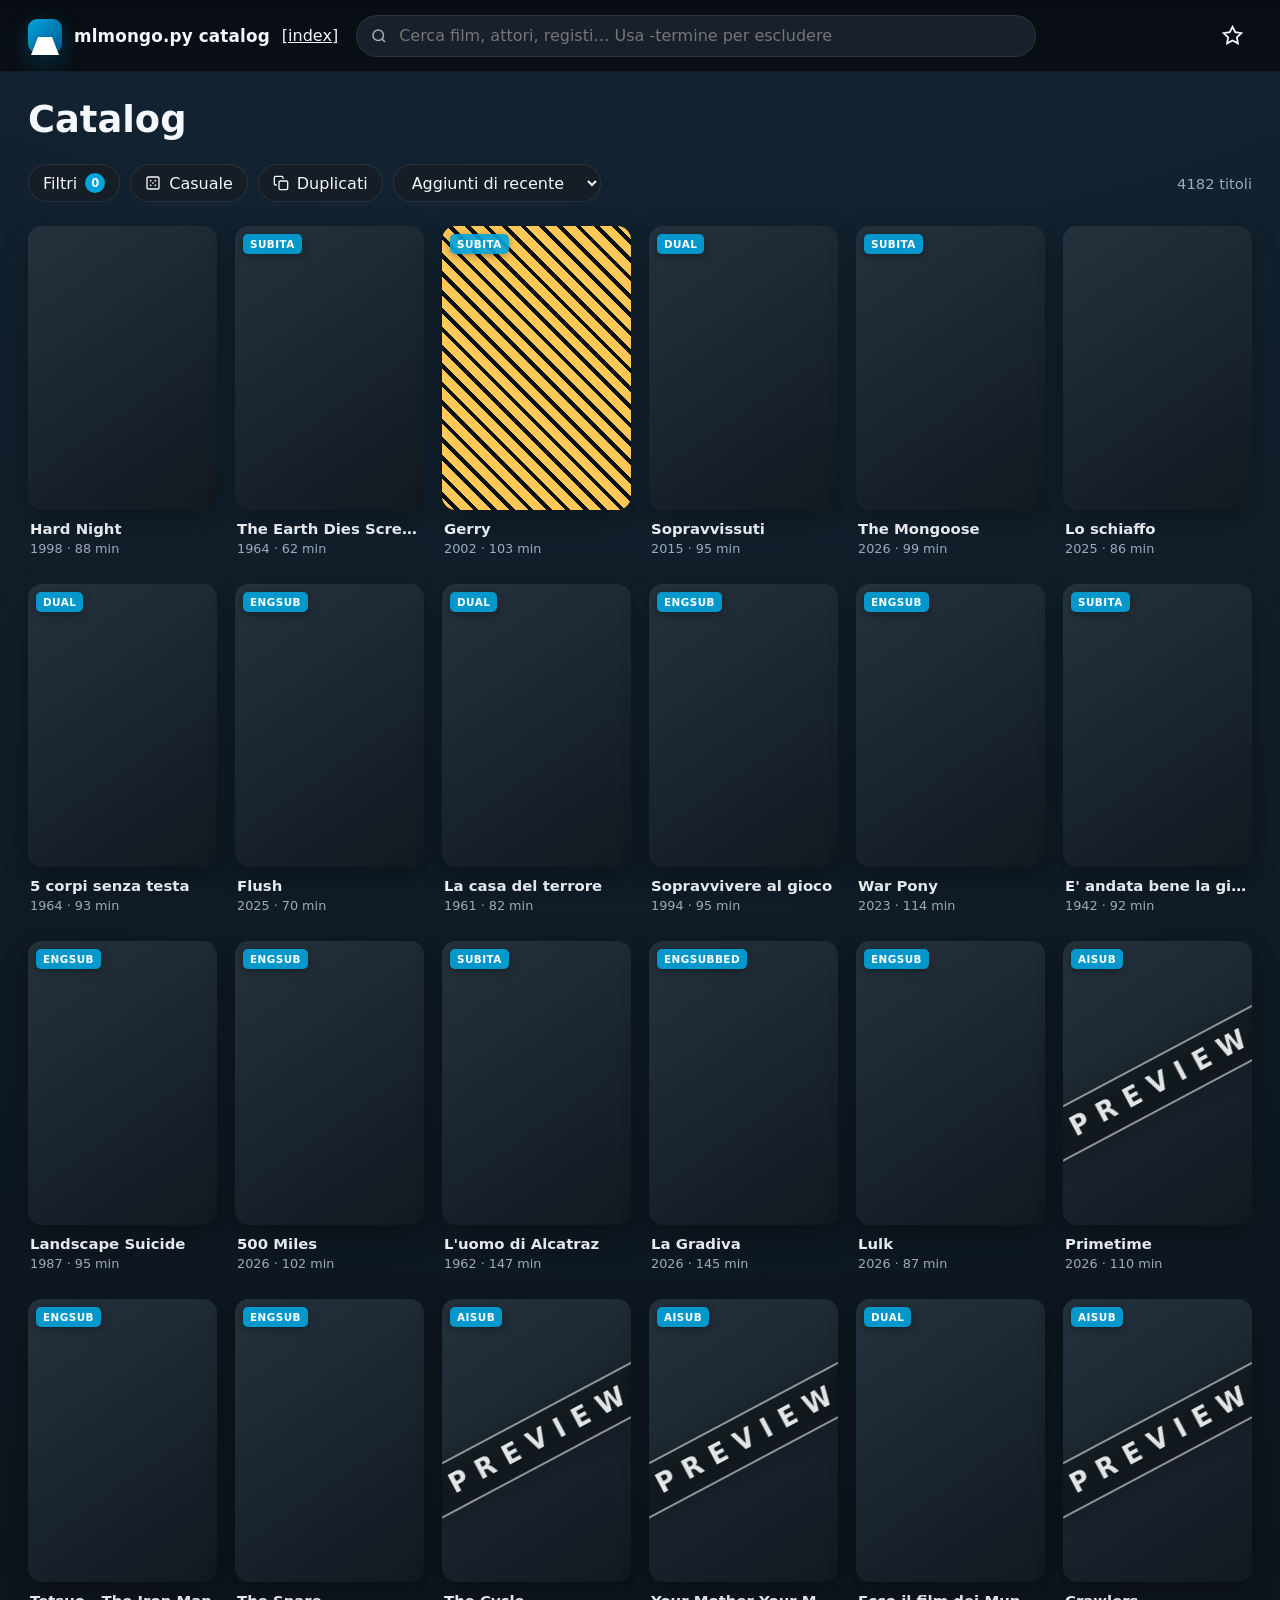
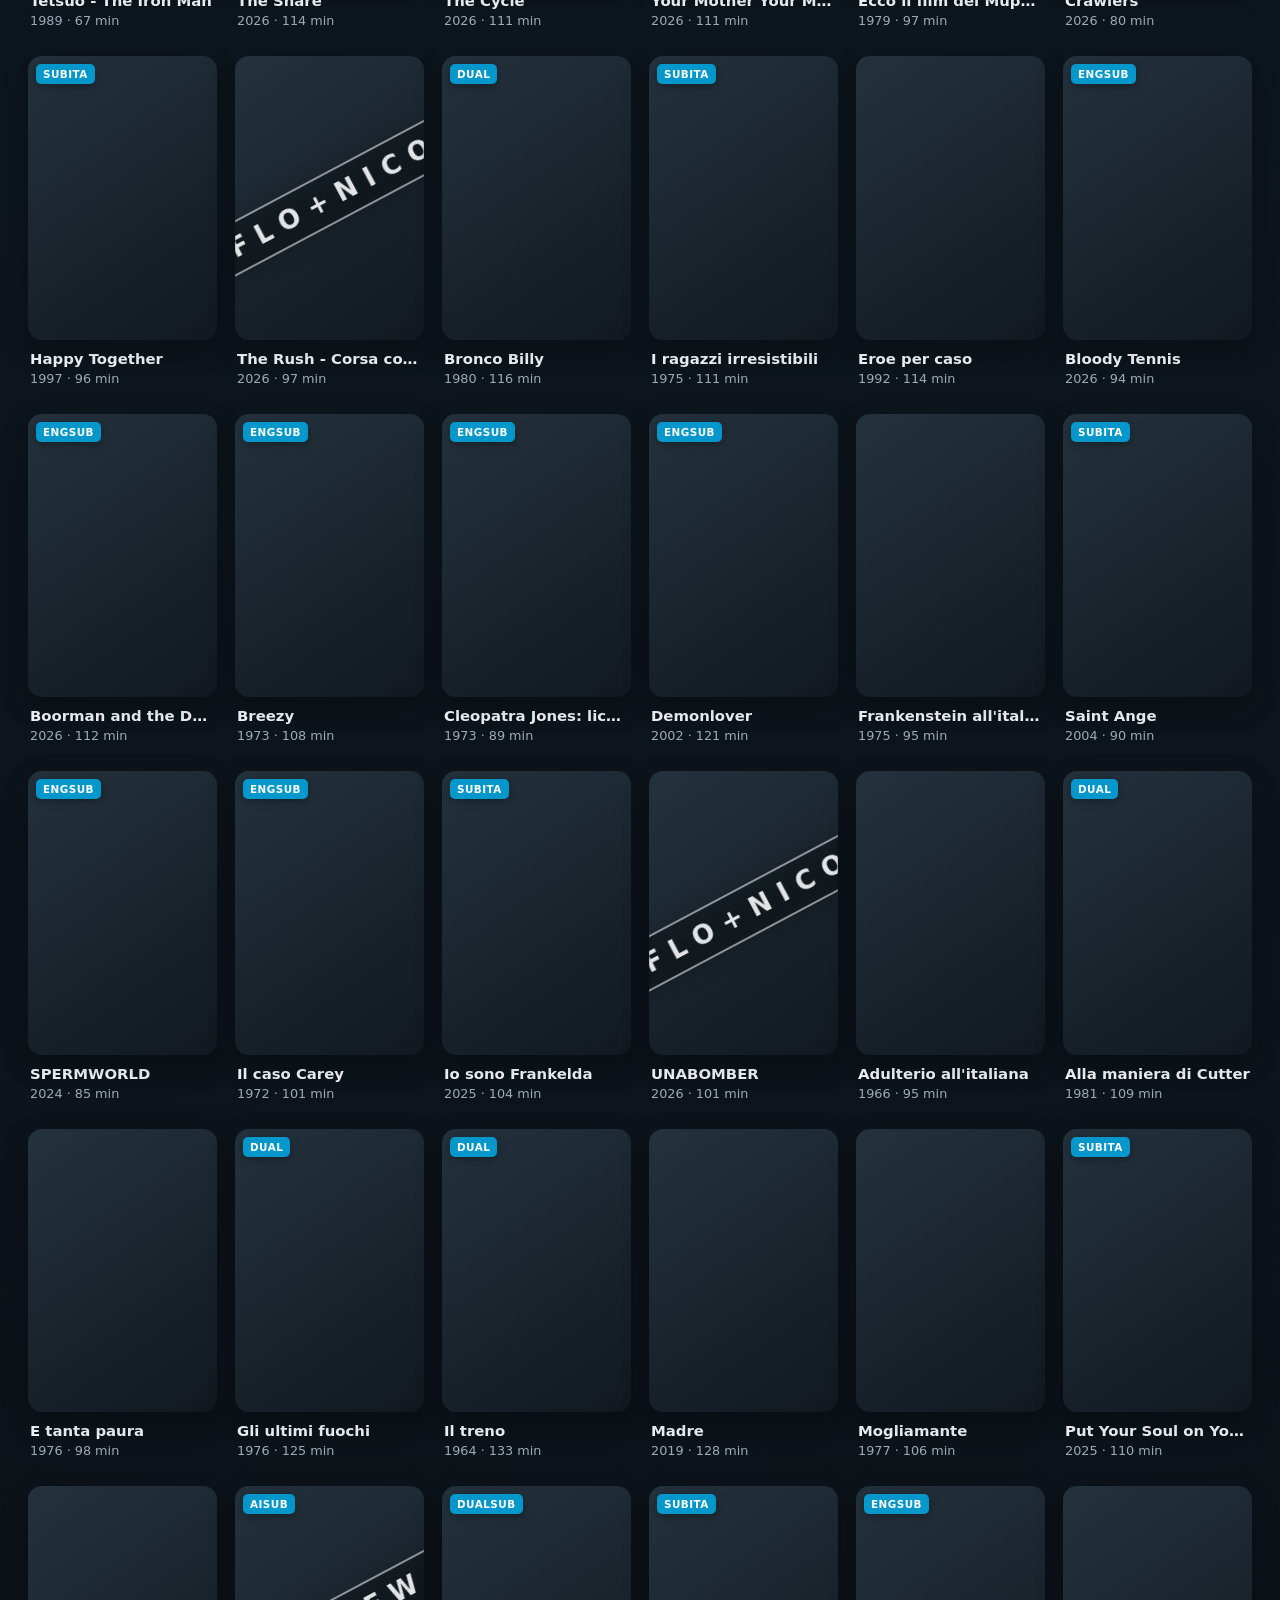
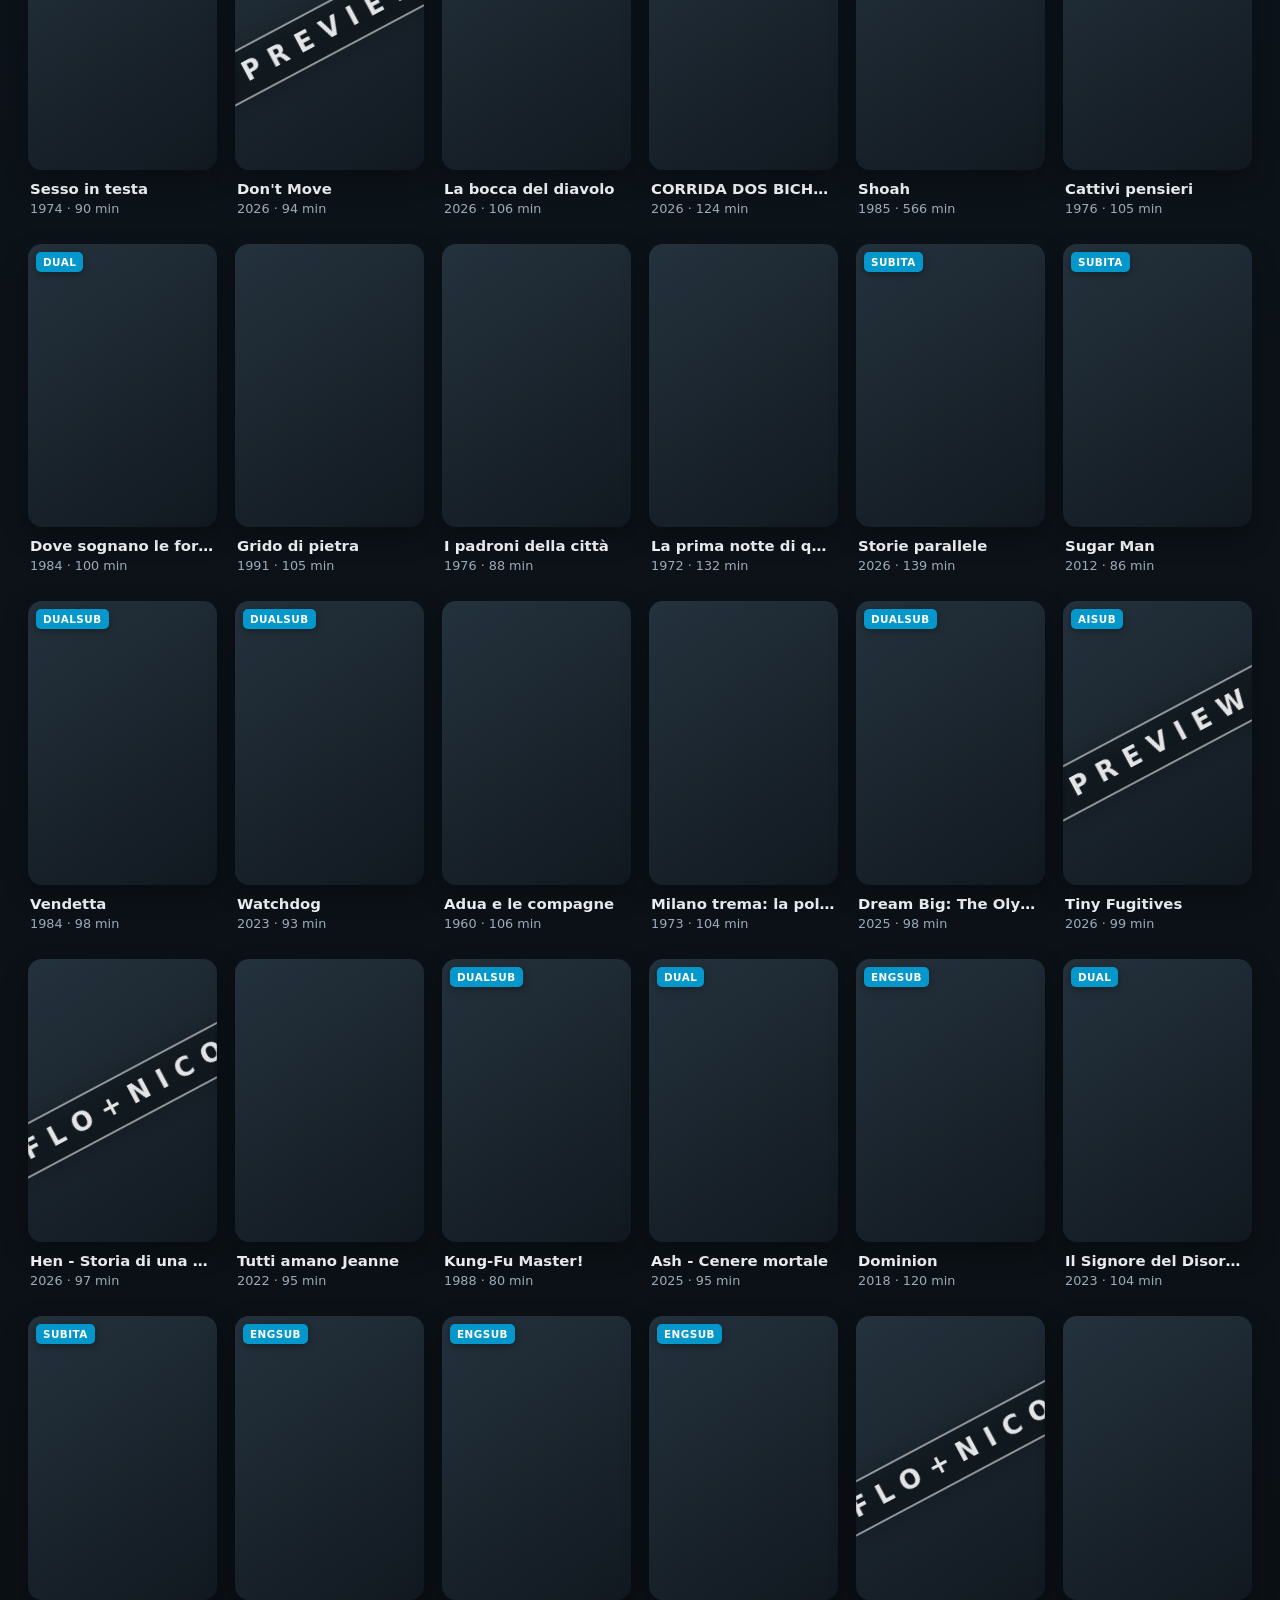
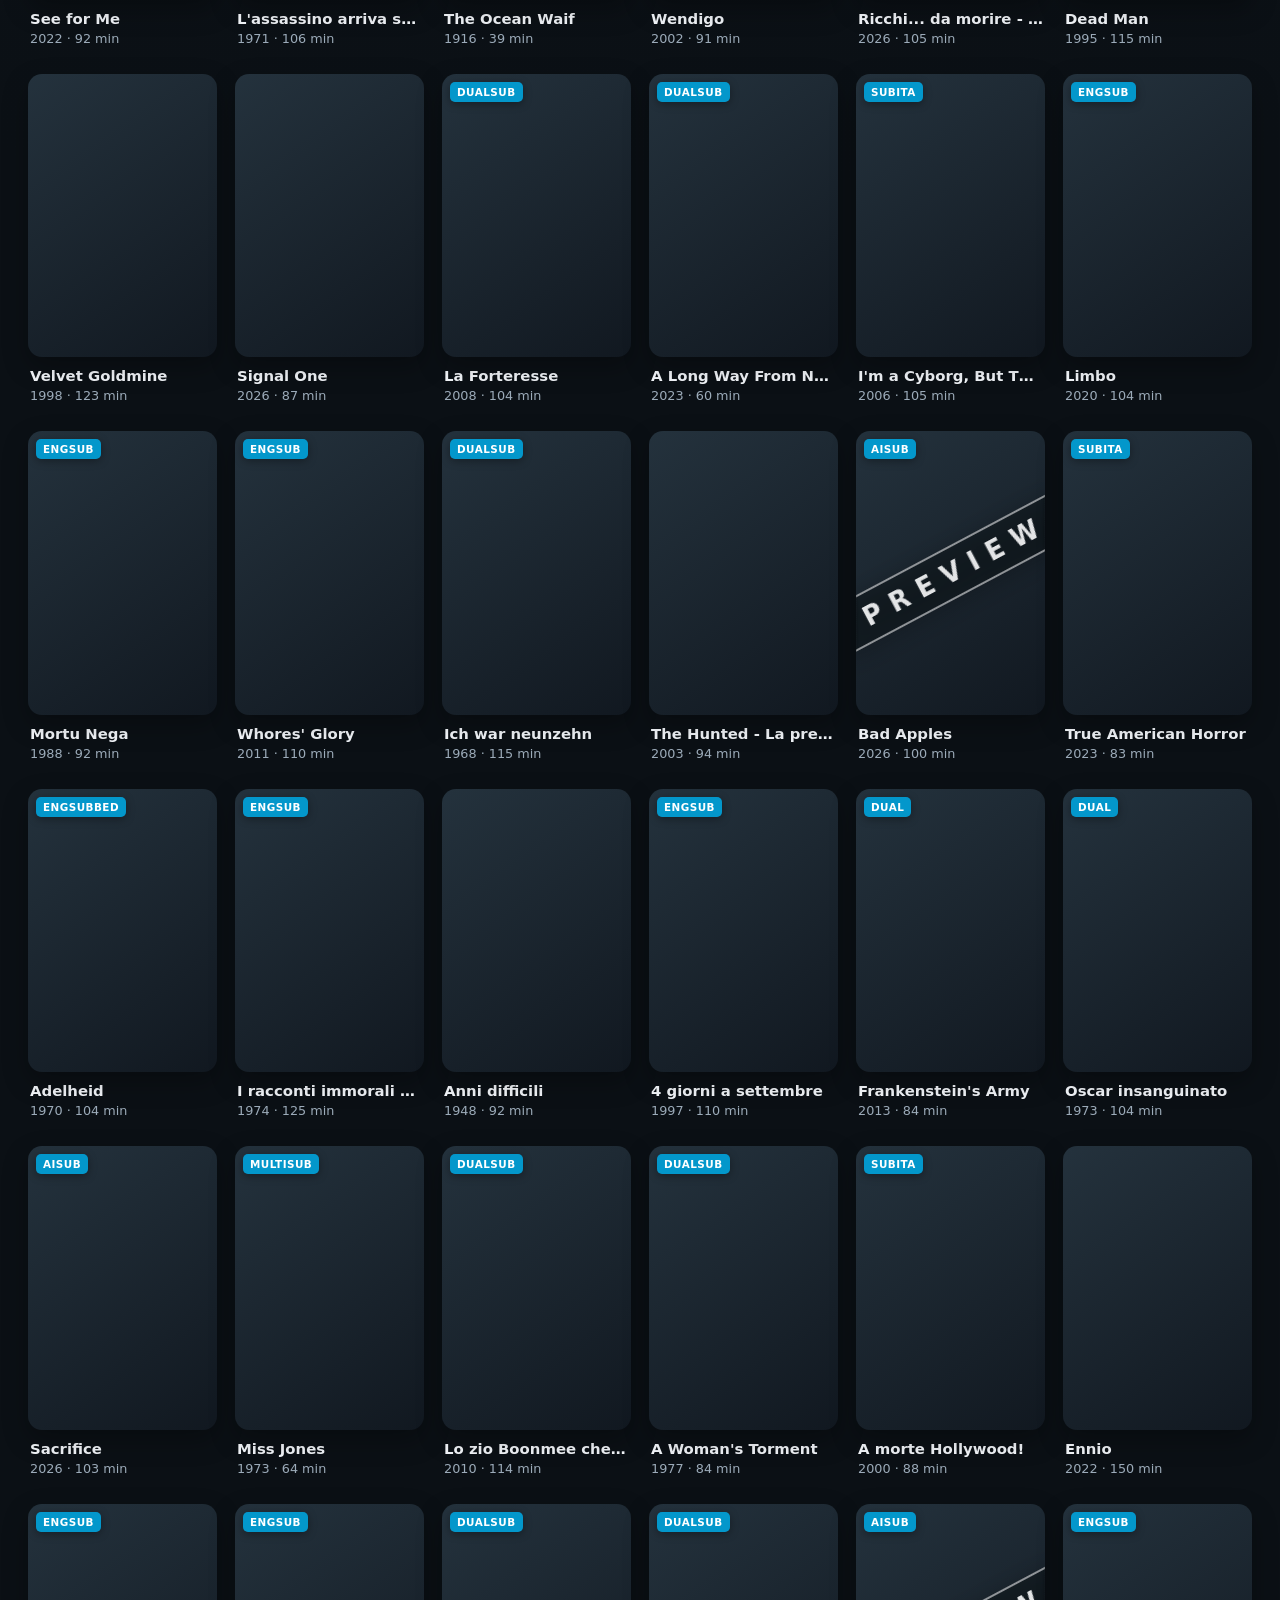
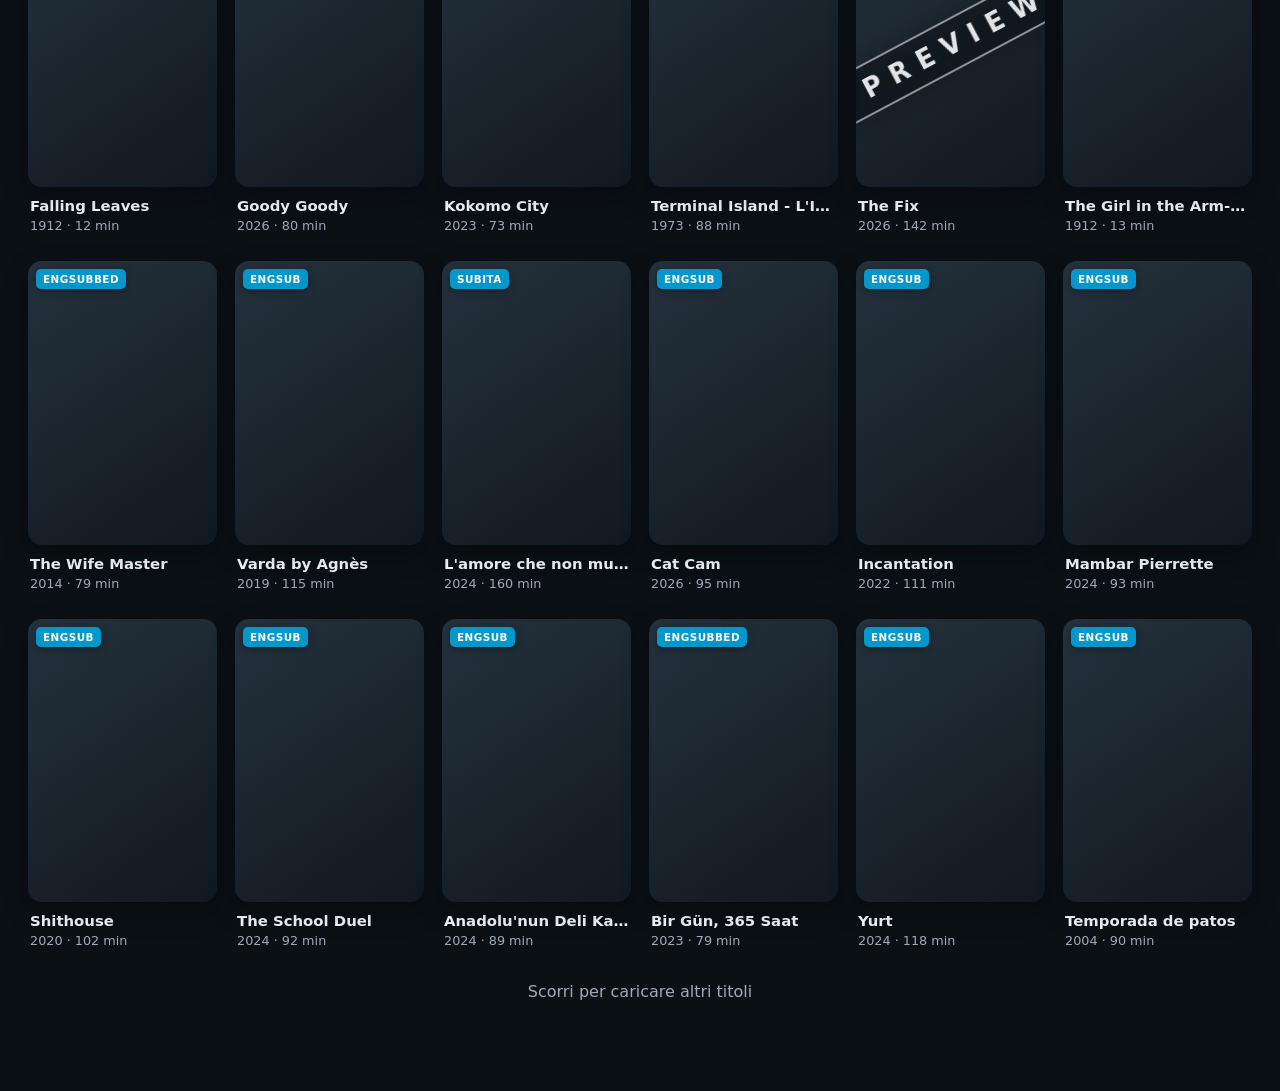
==== commit a6ba0372: "Add files via upload" ====
--- a/catalog.html
+++ b/catalog.html
@@ -26,6 +26,7 @@
 .grid{display:grid;grid-template-columns:repeat(auto-fill,minmax(165px,1fr));gap:28px 18px}.card{min-width:0;cursor:pointer;outline:none}.poster-wrap{position:relative;aspect-ratio:2/3;border-radius:var(--radius);overflow:hidden;background:linear-gradient(145deg,#24323d,#111820);box-shadow:0 10px 26px rgba(0,0,0,.28);transition:transform .22s ease,box-shadow .22s ease}.card:hover .poster-wrap,.card:focus-visible .poster-wrap{transform:scale(1.045);box-shadow:0 18px 38px rgba(0,0,0,.5)}.poster{width:100%;height:100%;object-fit:cover;display:block;opacity:0;transition:opacity .3s}.poster.loaded{opacity:1}.poster-placeholder{position:absolute;inset:0;display:grid;place-items:center;text-align:center;color:#91a0ae;padding:16px;background:linear-gradient(135deg,#273745,#111820)}.poster-placeholder span{font-size:.75rem;letter-spacing:.12em;text-transform:uppercase}.poster-overlay{position:absolute;inset:0;background:linear-gradient(180deg,transparent 55%,rgba(0,0,0,.9));opacity:0;transition:.2s;display:flex;align-items:end;padding:12px}.card:hover .poster-overlay,.card:focus-visible .poster-overlay{opacity:1}.info-card{margin:auto 0 0;width:100%;display:flex;align-items:center;justify-content:center;gap:8px;padding:10px 12px;border-radius:9px;background:rgba(10,16,22,.82);border:1px solid rgba(255,255,255,.2);color:#fff;font-size:.82rem;font-weight:700;letter-spacing:.02em;backdrop-filter:blur(8px);box-shadow:0 8px 22px rgba(0,0,0,.3);transform:translateY(8px);transition:transform .2s ease,background-color .2s ease,border-color .2s ease}.card:hover .info-card,.card:focus-visible .info-card{transform:translateY(0)}.info-card svg{width:18px;height:18px;flex:0 0 18px;fill:none;stroke:currentColor;stroke-width:1.9;stroke-linecap:round;stroke-linejoin:round}.favorite-btn{position:absolute;top:8px;right:8px;width:34px;height:34px;min-width:34px;min-height:34px;padding:0;flex:0 0 34px;aspect-ratio:1;border-radius:50%;border:0;background:rgba(5,10,14,.72);color:#eef3f7;display:grid;place-items:center;cursor:pointer;opacity:0;line-height:1;transition:opacity .2s ease,background-color .2s ease,color .2s ease,transform .15s ease;z-index:2}.card:hover .favorite-btn,.favorite-btn:focus-visible,.favorite-btn.active{opacity:1}.favorite-btn:hover{transform:scale(1.06);background:rgba(5,10,14,.9)}.favorite-btn.active{color:var(--gold)}.favorite-btn svg{display:block;width:18px;height:18px;min-width:18px;min-height:18px;overflow:visible;fill:currentColor;fill-opacity:.12;stroke:currentColor;stroke-width:2;stroke-linecap:round;stroke-linejoin:round;transform:translateZ(0);transition:fill-opacity .15s ease,color .15s ease}.favorite-btn.active svg{fill-opacity:1}.rating-badge{position:absolute;left:8px;bottom:8px;background:rgba(0,0,0,.76);border-radius:6px;padding:4px 7px;font-size:.75rem;font-weight:700;display:flex;align-items:center;gap:4px}.rating-badge span{color:var(--gold)}.personal-badges{position:absolute;left:8px;top:8px;right:50px;display:flex;flex-wrap:wrap;gap:5px;z-index:2;pointer-events:none}.personal-badge{max-width:100%;padding:4px 7px;border-radius:5px;background:rgba(0,164,220,.9);color:white;font-size:.65rem;font-weight:800;letter-spacing:.045em;text-transform:uppercase;white-space:nowrap;overflow:hidden;text-overflow:ellipsis;box-shadow:0 2px 8px rgba(0,0,0,.35)}
 .card-title{margin:10px 2px 3px;font-size:.93rem;font-weight:600;white-space:nowrap;overflow:hidden;text-overflow:ellipsis}.card-sub{margin:0 2px;color:var(--muted);font-size:.8rem;white-space:nowrap;overflow:hidden;text-overflow:ellipsis}
 .empty{display:none;text-align:center;padding:80px 20px;color:var(--muted)}.empty.show{display:block}.empty h3{color:var(--text);font-size:1.3rem;margin-bottom:8px}.loader{padding:34px;text-align:center;color:var(--muted)}
+.copy-paths{display:none;justify-content:center;padding:4px 0 10px}.copy-paths.show{display:flex}.copy-paths .pill{height:44px;padding:0 22px;font-weight:600;background:rgba(0,164,220,.12);border-color:rgba(0,164,220,.4)}.copy-paths .pill:hover{background:rgba(0,164,220,.22);border-color:rgba(0,164,220,.75)}
 .modal{position:fixed;inset:0;z-index:100;display:none;background:rgba(0,0,0,.78);backdrop-filter:blur(14px);overflow:auto}.modal.open{display:block}.modal-card{position:relative;max-width:1180px;margin:42px auto;min-height:650px;background:#111922;border:1px solid rgba(255,255,255,.08);border-radius:20px;overflow:hidden;box-shadow:0 30px 90px rgba(0,0,0,.65)}.modal-bg{position:absolute;inset:0 0 auto;height:430px;background-size:cover;background-position:center 25%;filter:blur(22px) saturate(.7);transform:scale(1.1);opacity:.24}.modal-gradient{position:absolute;inset:0;background:linear-gradient(180deg,rgba(17,25,34,.1) 0,#111922 430px)}.modal-content{position:relative;z-index:1;padding:54px;display:grid;grid-template-columns:260px minmax(0,1fr);gap:42px;align-items:start}.modal-poster{width:100%;aspect-ratio:2/3;object-fit:cover;border-radius:14px;background:#1b2630;box-shadow:var(--shadow)}
 .modal-poster-frame{width:100%;min-width:0;position:relative}.modal-poster-frame.has-dup{position:relative;padding:5px;border-radius:16px;background:repeating-linear-gradient(45deg,#ffc857 0 9px,#0b1015 9px 13px)}.modal-poster-frame.has-dup .modal-poster{border-radius:10px}.preview-stamp,.flo-stamp{position:absolute;top:50%;left:50%;width:140%;transform:translate(-50%,-50%) rotate(-28deg);opacity:.88;pointer-events:none;color:#fff;text-align:center;font-size:clamp(17px,3.2vw,26px);font-weight:800;letter-spacing:.4em;text-indent:.4em;line-height:1;font-family:Inter,system-ui,sans-serif;background:rgba(10,16,22,.45);border-top:2px solid rgba(255,255,255,.6);border-bottom:2px solid rgba(255,255,255,.6);padding:10px 0;filter:drop-shadow(0 4px 12px rgba(0,0,0,.5));backdrop-filter:blur(2px)}
 .poster-wrap.has-dup{padding:5px;background:repeating-linear-gradient(45deg,#ffc857 0 9px,#0b1015 9px 13px)}.poster-wrap.has-dup .poster,.poster-wrap.has-dup .poster-placeholder{border-radius:9px}.poster-wrap.has-dup .poster-placeholder,.poster-wrap.has-dup .poster-overlay{inset:5px}.modal-close{position:absolute;z-index:3;right:18px;top:18px;width:42px;height:42px;border:0;border-radius:50%;background:rgba(0,0,0,.55);cursor:pointer;font-size:1.5rem}.modal-close:hover{background:rgba(255,255,255,.16)}.modal-info{padding-top:130px}.modal-title{font-size:clamp(2rem,5vw,4.2rem);line-height:1.03;margin:0 0 12px;text-shadow:0 3px 18px rgba(0,0,0,.6)}.modal-original{color:#d0d8df;margin:-3px 0 14px;font-style:italic}.meta-row{display:flex;flex-wrap:wrap;gap:8px 14px;align-items:center;color:#d8e0e7;font-size:.92rem;margin-bottom:18px}.meta-dot::before{content:"•";margin-right:14px;color:#748392}.rating-large{display:inline-flex;align-items:center;gap:5px;color:var(--gold);font-weight:700}.chips{display:flex;flex-wrap:wrap;gap:8px;margin:0 0 20px}.chip{background:rgba(255,255,255,.09);border-radius:16px;padding:6px 11px;font-size:.8rem}.overview{font-size:1rem;line-height:1.65;color:#dce3e9;max-width:900px}.details-grid{display:grid;grid-template-columns:repeat(2,minmax(0,1fr));gap:18px 28px;margin-top:26px}.detail h4{font-size:.74rem;text-transform:uppercase;letter-spacing:.08em;color:var(--muted);margin:0 0 6px}.detail p{margin:0;line-height:1.45;word-break:break-word}.cast-list{color:#c9d4dd}.path-box{margin-top:26px;padding:13px 15px;border-radius:9px;background:#0b1219;color:#aebbc7;font-family:ui-monospace,SFMono-Regular,Consolas,monospace;font-size:.79rem;word-break:break-all;border:1px solid rgba(255,255,255,.06)}
@@ -77,6 +78,7 @@
   </section>
   <section class="grid" id="grid"></section>
   <div class="loader" id="loader"></div>
+  <div class="copy-paths" id="copyPathsBar"><button class="pill" id="copyPaths" title="Copia i percorsi di tutti i preferiti mostrati, uno per riga e quotati per bash"><svg viewBox="0 0 24 24" width="16" height="16" fill="none" stroke="currentColor" stroke-width="2" stroke-linecap="round" stroke-linejoin="round" aria-hidden="true"><rect x="9" y="9" width="13" height="13" rx="2"></rect><path d="M5 15H4a2 2 0 0 1-2-2V4a2 2 0 0 1 2-2h9a2 2 0 0 1 2 2v1"></path></svg><span id="copyPathsLabel">Copia percorsi</span></button></div>
   <section class="empty" id="empty"><h3>Nessun titolo trovato</h3><p>Prova a cambiare ricerca o filtri.</p></section>
 </main>
 <div class="modal" id="modal" role="dialog" aria-modal="true" aria-hidden="true"><div class="modal-card"><div class="modal-bg" id="modalBg"></div><div class="modal-gradient"></div><button class="modal-close" id="modalClose" aria-label="Chiudi">×</button><div class="modal-content" id="modalContent"></div></div></div>
@@ -106,6 +108,21 @@
 const fmtRuntime=n=>n?`${n} min`:'';
 function itemDirs(i){return (i.files&&i.files.length?i.files:[i]).map(f=>f.directory).filter(Boolean)}
 function isFloNico(i){return (i.files&&i.files.length?i.files:[i]).some(f=>String(f.path||'').replace(/\\/g,'/').toLowerCase().startsWith('gtfo/flo_nico'))}
+function shownPaths(){const out=new Set();state.filtered.forEach(i=>{(i.files&&i.files.length?i.files:[i]).forEach(f=>{if(f.path)out.add(f.path)})});return [...out]}
+function shellQuote(p){return "'"+String(p).replace(/'/g,"'\\''")+"'"}
+function updateCopyBar(){$('copyPathsBar').classList.toggle('show',state.favoritesOnly&&state.filtered.length>0);const n=shownPaths().length;$('copyPathsLabel').textContent=`Copia ${n} ${n===1?'percorso':'percorsi'}`}
+async function copyText(text){
+  try{
+    if(navigator.clipboard&&window.isSecureContext){await navigator.clipboard.writeText(text);return true}
+  }catch(error){}
+  const ta=document.createElement('textarea');
+  ta.value=text;ta.setAttribute('readonly','');ta.style.position='fixed';ta.style.top='-1000px';ta.style.opacity='0';
+  document.body.appendChild(ta);ta.select();ta.setSelectionRange(0,text.length);
+  let ok=false;
+  try{ok=document.execCommand('copy')}catch(error){}
+  ta.remove();
+  return ok;
+}
 function uniqueValues(key){if(key==='directory'){const out=new Set();DATA.forEach(i=>itemDirs(i).forEach(d=>out.add(d)));return [...out].sort((a,b)=>String(a).localeCompare(String(b),'it',{numeric:true}))}const out=new Set();DATA.forEach(i=>{const v=i[key];Array.isArray(v)?v.forEach(x=>x&&out.add(x)):v&&out.add(v)});return [...out].sort((a,b)=>String(a).localeCompare(String(b),'it',{numeric:true}))}
 function fillSelect(id,values,descending=false){const el=$(id);const current=el.value;values.sort((a,b)=>descending?Number(b)-Number(a):String(a).localeCompare(String(b),'it',{numeric:true})).forEach(v=>{const o=document.createElement('option');o.value=v;o.textContent=v;el.appendChild(o)});el.value=current}
 fillSelect('yearFilter',uniqueValues('year').filter(Boolean),true);fillSelect('directoryFilter',uniqueValues('directory'));
@@ -125,7 +142,7 @@
 function buildQuery(){state.query=search.value.toLocaleLowerCase('it').trim()}
 function filterData(){const {positive,negative}=parseSearchQuery(state.query);let arr=DATA.filter(i=>{if(state.dupsOnly)return i.files&&i.files.length>1;if(positive.some(term=>!i.search.includes(term)))return false;if(negative.some(term=>i.search.includes(term)))return false;if(state.year&&String(i.year)!==state.year)return false;if(state.tags.some(tag=>!presetMatches(PRESETS[tag],i)))return false;if(state.directory&&!itemDirs(i).includes(state.directory))return false;if(state.runtime&&(!i.runtime||i.runtime>Number(state.runtime)))return false;if(state.favoritesOnly&&!favorites.has(i.id))return false;return true});
 if(state.sort==='title_asc')arr.sort((a,b)=>a.title.localeCompare(b.title,'it'));else if(state.sort==='title_desc')arr.sort((a,b)=>b.title.localeCompare(a.title,'it'));else if(state.sort==='year_desc')arr.sort((a,b)=>b.year-a.year||a.title.localeCompare(b.title,'it'));else if(state.sort==='year_asc')arr.sort((a,b)=>a.year-b.year||a.title.localeCompare(b.title,'it'));else if(state.sort==='runtime_asc')arr.sort((a,b)=>(a.runtime||9999)-(b.runtime||9999));else if(state.sort==='random')arr.sort(()=>Math.random()-.5);else arr.sort((a,b)=>b.timestamp-a.timestamp);
-state.filtered=arr;state.rendered=0;grid.innerHTML='';empty.classList.toggle('show',arr.length===0);$('resultsCount').textContent=`${arr.length} ${arr.length===1?'titolo':'titoli'}`;updateFilterBadge();renderNext()}
+state.filtered=arr;state.rendered=0;grid.innerHTML='';empty.classList.toggle('show',arr.length===0);$('resultsCount').textContent=`${arr.length} ${arr.length===1?'titolo':'titoli'}`;updateFilterBadge();updateCopyBar();renderNext()}
 function cardHtml(i){const sub=[i.year||'',fmtRuntime(i.runtime)].filter(Boolean).join(' · ');const personalBadges=(i.personalTags||[]).map(tag=>`<span class="personal-badge">${esc(tag)}</span>`).join('');return `<article class="card" tabindex="0" data-id="${esc(i.id)}"><div class="poster-wrap${(i.files&&i.files.length>1)?' has-dup':''}">${i.poster?`<img class="poster" src="${esc(i.poster)}" alt="Locandina di ${esc(i.title)}" loading="lazy">`:`<div class="poster-placeholder"><span>${esc(i.title)}</span></div>`}${i.preview?`<span class="preview-stamp" aria-hidden="true">PREVIEW</span>`:''}${isFloNico(i)?`<span class="flo-stamp" aria-hidden="true">FLO+NICO</span>`:''}${personalBadges?`<div class="personal-badges">${personalBadges}</div>`:''}<button class="favorite-btn ${favorites.has(i.id)?'active':''}" data-fav="${esc(i.id)}" aria-label="Preferito" aria-pressed="${favorites.has(i.id)?'true':'false'}"><svg viewBox="0 0 24 24" aria-hidden="true"><path d="m12 2 3.09 6.26L22 9.27l-5 4.87L18.18 21 12 17.77 5.82 21 7 14.14 2 9.27l6.91-1.01z"></path></svg></button>${i.rating?`<div class="rating-badge"><span>★</span>${i.rating.toFixed(1)}</div>`:''}<div class="poster-overlay"><div class="info-card"><svg viewBox="0 0 24 24" aria-hidden="true"><rect x="3" y="4" width="18" height="16" rx="2"></rect><path d="M7 8h10M7 12h6M7 16h4"></path><circle cx="17" cy="15" r="2.5"></circle><path d="M17 13.8v2.4"></path></svg><span>Dettagli</span></div></div></div><h3 class="card-title">${esc(i.title)}</h3><p class="card-sub">${esc(sub)}</p></article>`}
 function renderNext(){if(state.rendered>=state.filtered.length){loader.textContent=state.filtered.length?'Fine catalogo':'';return}const end=Math.min(state.rendered+state.batch,state.filtered.length);const chunk=state.filtered.slice(state.rendered,end);grid.insertAdjacentHTML('beforeend',chunk.map(cardHtml).join(''));state.rendered=end;loader.textContent=state.rendered<state.filtered.length?'Scorri per caricare altri titoli':'';grid.querySelectorAll('img.poster:not([data-bound])').forEach(img=>{img.dataset.bound='1';if(img.complete)img.classList.add('loaded');else img.addEventListener('load',()=>img.classList.add('loaded'),{once:true});img.addEventListener('error',()=>{img.remove();},{once:true})})}
 function toggleFavorite(id,btn){favorites.has(id)?favorites.delete(id):favorites.add(id);const active=favorites.has(id);localStorage.setItem('catalogFavorites',JSON.stringify([...favorites]));btn?.classList.toggle('active',active);btn?.setAttribute('aria-pressed',active?'true':'false');toast(active?'Aggiunto ai preferiti':'Rimosso dai preferiti');if(state.favoritesOnly)filterData()}
@@ -137,6 +154,7 @@
 let debounceTimer;search.addEventListener('input',()=>{clearTimeout(debounceTimer);$('clearSearch').classList.toggle('show',search.value.length>0);debounceTimer=setTimeout(()=>{buildQuery();filterData()},180)});$('clearSearch').addEventListener('click',()=>{search.value='';buildQuery();$('clearSearch').classList.remove('show');filterData();search.focus()});
 $('filtersToggle').addEventListener('click',()=>$('filterPanel').classList.toggle('open'));$('sort').addEventListener('change',e=>{state.sort=e.target.value;filterData()});$('favoritesOnly').addEventListener('click',e=>{state.favoritesOnly=!state.favoritesOnly;e.currentTarget.classList.toggle('active',state.favoritesOnly);filterData()});$('dupsOnly').addEventListener('click',e=>{state.dupsOnly=!state.dupsOnly;e.currentTarget.classList.toggle('active',state.dupsOnly);filterData()});
 $('randomPick').addEventListener('click',()=>{if(!state.filtered.length){toast('Nessun titolo da cui scegliere');return}openModal(state.filtered[Math.floor(Math.random()*state.filtered.length)].id)});
+$('copyPaths').addEventListener('click',async()=>{const paths=shownPaths();if(!paths.length){toast('Nessun percorso da copiare');return}const ok=await copyText(paths.map(shellQuote).join('\n')+'\n');toast(ok?`${paths.length} ${paths.length===1?'percorso copiato':'percorsi copiati'}`:'Copia non riuscita')});
 [['yearFilter','year'],['directoryFilter','directory']].forEach(([id,key])=>$(id).addEventListener('change',e=>{state[key]=e.target.value;filterData()}));
 $('tagFilter').addEventListener('change',()=>{state.tags=[...$('tagFilter').querySelectorAll('input:checked')].map(c=>c.dataset.tag);filterData()});
 function setRuntimeFilter(value){state.runtime=value;$('runtimeFilter').value=value;filterData()}
@@ -144,7 +162,7 @@
 function resetAllFilters(){search.value='';$('clearSearch').classList.remove('show');['yearFilter','directoryFilter','runtimeFilter'].forEach(id=>$(id).value='');$('tagFilter').querySelectorAll('input').forEach(c=>c.checked=false);$('sort').value='date_desc';Object.assign(state,{query:'',year:'',directory:'',runtime:'',tags:[],sort:'date_desc',favoritesOnly:false,dupsOnly:false});$('favoritesOnly').classList.remove('active');$('dupsOnly').classList.remove('active');filterData()}
 $('resetFilters').addEventListener('click',resetAllFilters);
 grid.addEventListener('click',e=>{const fav=e.target.closest('[data-fav]');if(fav){e.stopPropagation();toggleFavorite(fav.dataset.fav,fav);return}const card=e.target.closest('.card');if(card)openModal(card.dataset.id)});grid.addEventListener('keydown',e=>{if((e.key==='Enter'||e.key===' ')&&e.target.classList.contains('card')){e.preventDefault();openModal(e.target.dataset.id)}});
-$('modalClose').addEventListener('click',closeModal);$('modal').addEventListener('click',e=>{if(e.target===$('modal'))closeModal()});document.addEventListener('keydown',e=>{if((e.key==='ArrowRight'||e.key==='ArrowLeft')&&document.body.classList.contains('modal-open')){e.preventDefault();navModal(e.key==='ArrowRight'?1:-1);return}if(e.key==='Escape'){if(document.body.classList.contains('modal-open'))closeModal();else resetAllFilters()}if(e.key==='/'&&!document.body.classList.contains('modal-open')){e.preventDefault();search.focus()}});
+$('modalClose').addEventListener('click',closeModal);$('modal').addEventListener('click',e=>{if(e.target===$('modal'))closeModal()});document.addEventListener('keydown',e=>{if((e.key==='ArrowRight'||e.key==='ArrowLeft')&&document.body.classList.contains('modal-open')){e.preventDefault();navModal(e.key==='ArrowRight'?1:-1);return}if(e.key==='Escape'){if(document.body.classList.contains('modal-open'))closeModal();else{resetAllFilters();search.focus()}}if(e.key==='/'&&!document.body.classList.contains('modal-open')){e.preventDefault();search.focus()}});
 window.addEventListener('scroll',()=>{if(window.innerHeight+window.scrollY>=document.documentElement.scrollHeight-700)renderNext()},{passive:true});
 filterData();
 }catch(error){
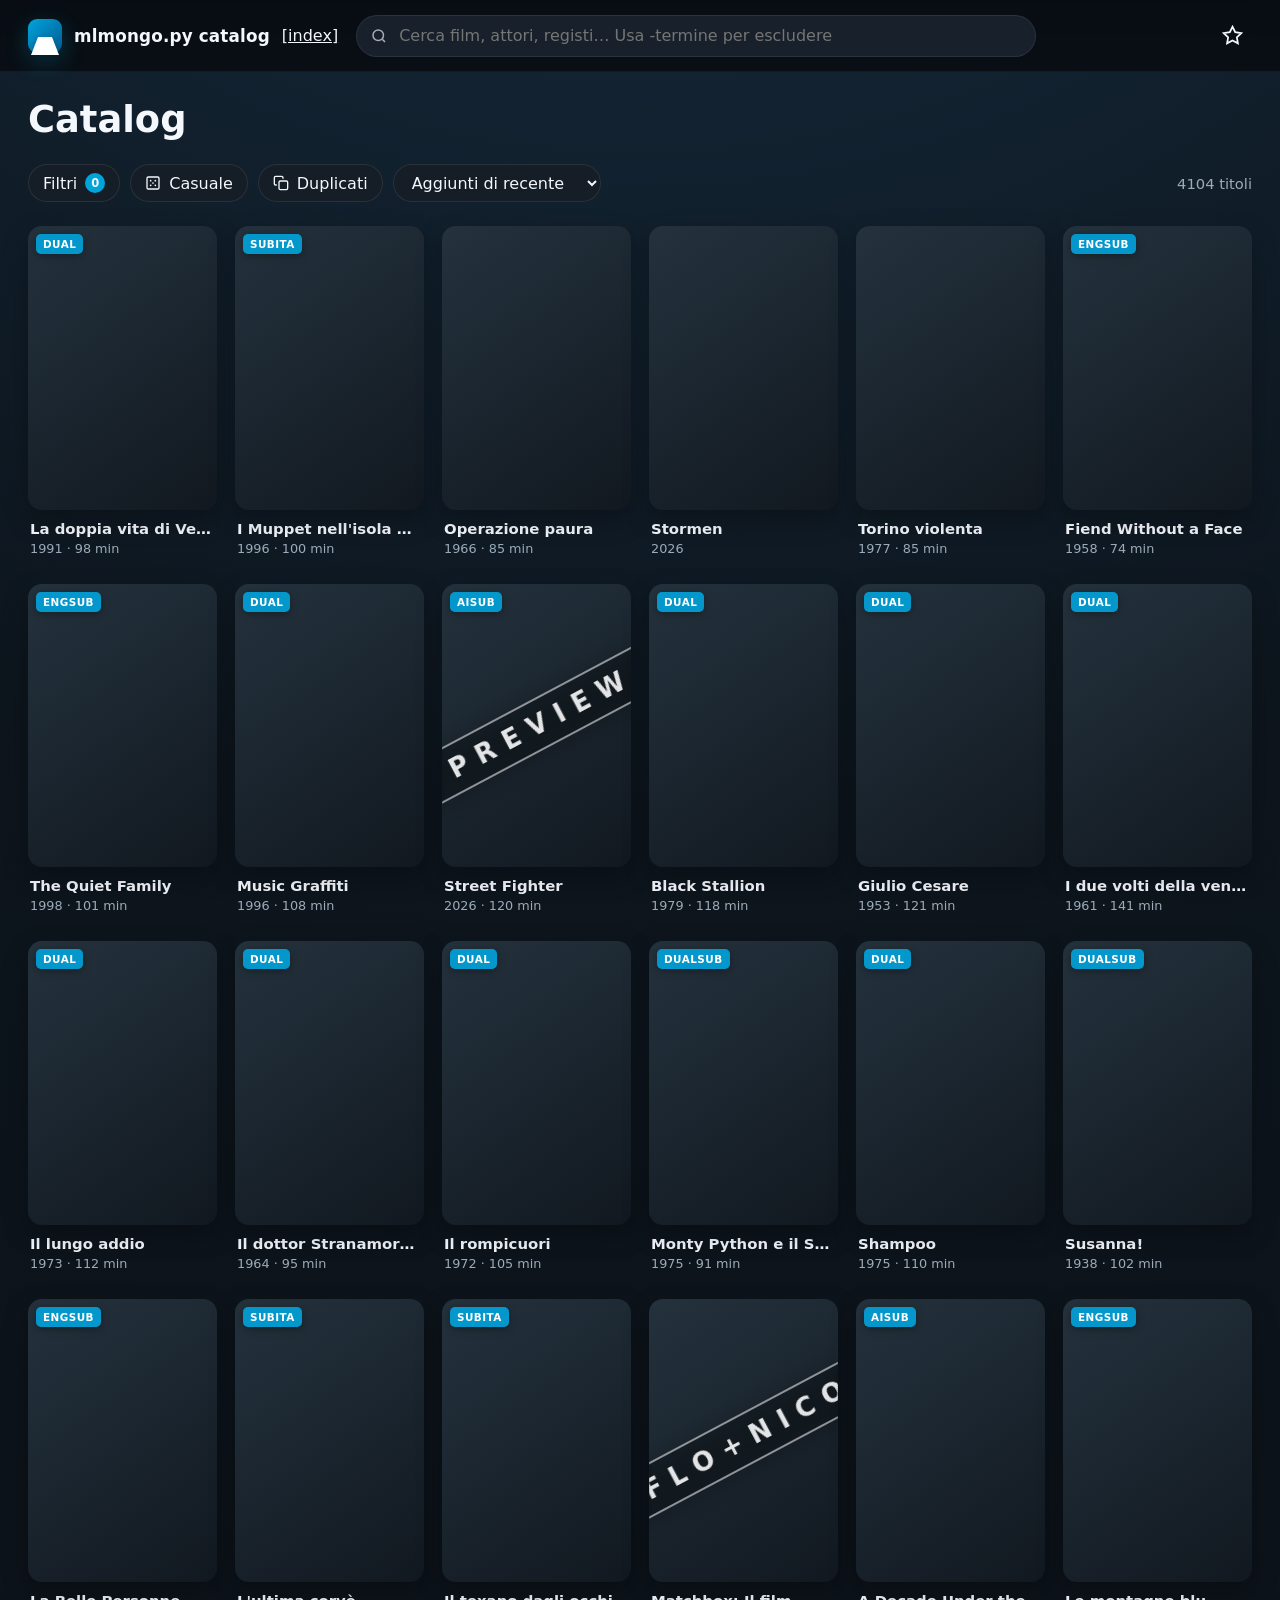
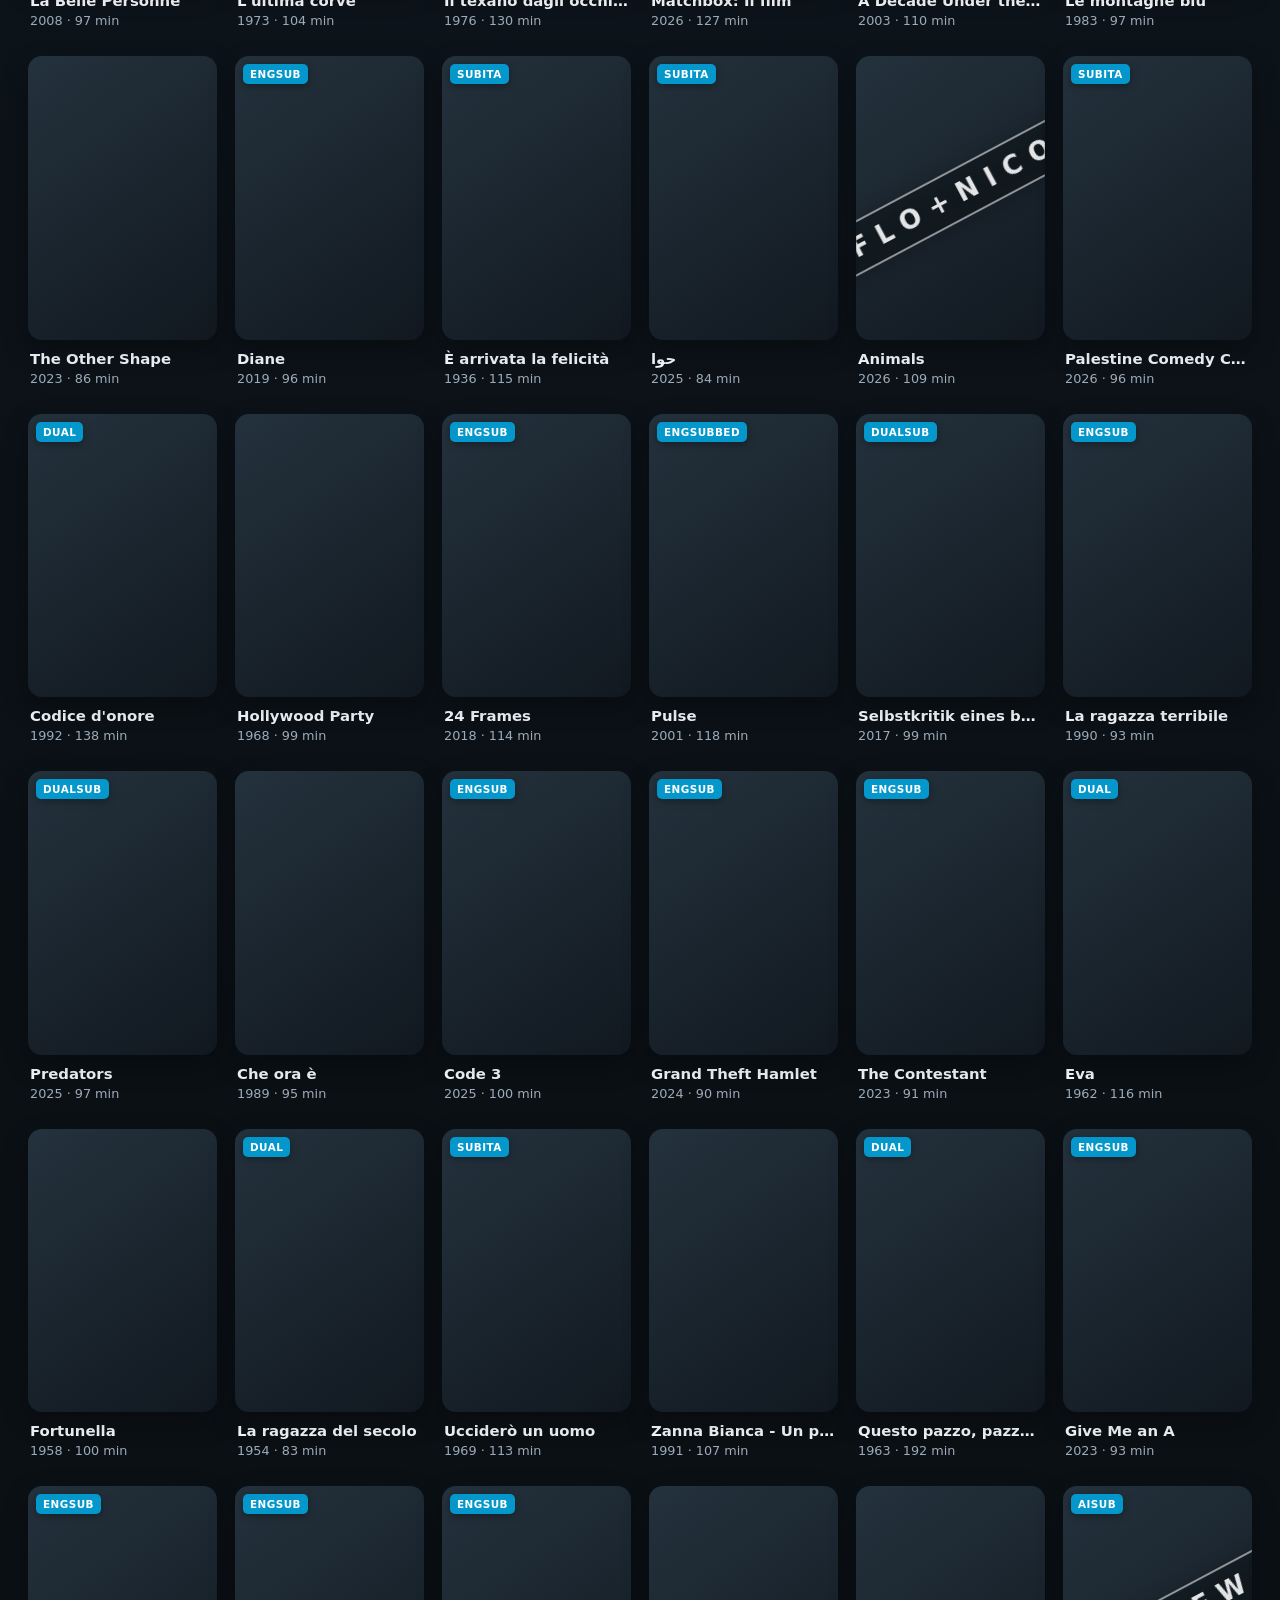
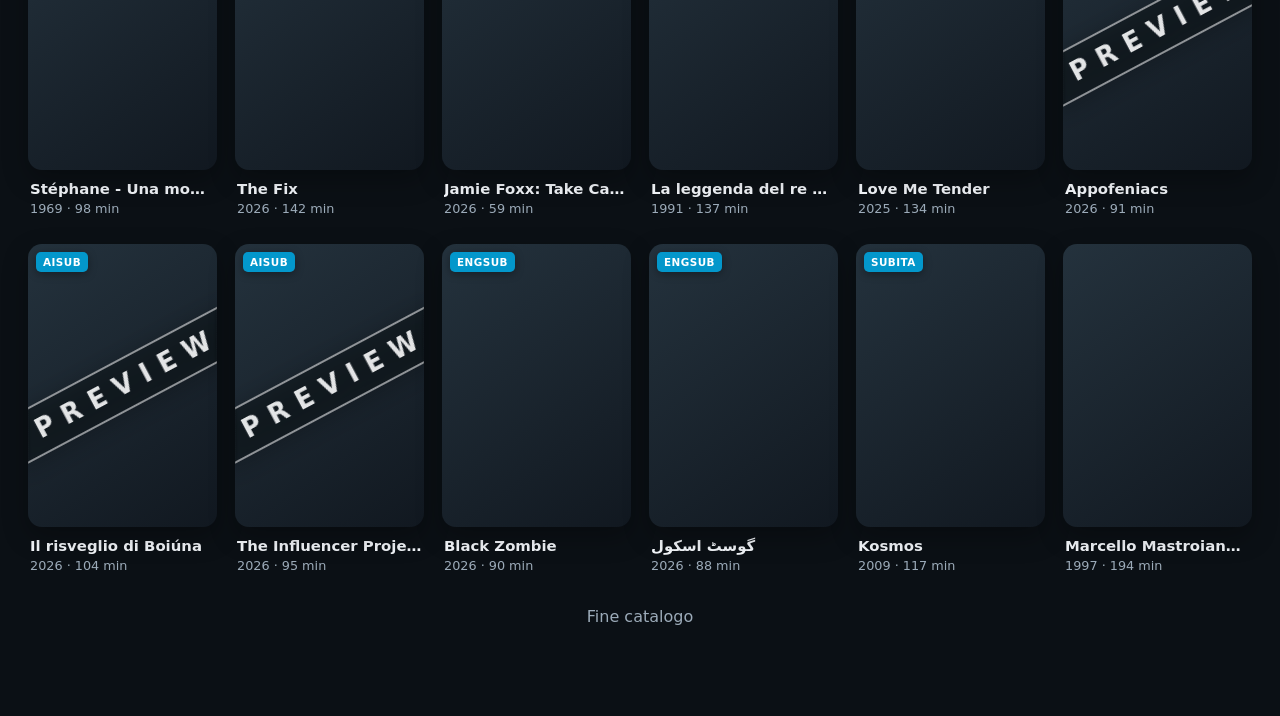
==== commit 0ec2db97: "Add files via upload" ====
--- a/catalog.html
+++ b/catalog.html
@@ -86,20 +86,56 @@
 <script src="catalog.data"></script>
 <script>
 'use strict';
-async function loadCatalogData(){
-  const encoded=window.CATALOG_DATA_GZIP_B64;
-  if(!encoded)throw new Error('Database compresso non trovato. Verifica che catalog.data sia accanto a catalog.html.');
-  if(typeof DecompressionStream==='undefined')throw new Error('Il browser non supporta la decompressione gzip nativa. Usa una versione recente di Chrome, Edge, Firefox o Safari.');
-  const binary=atob(encoded);
-  const bytes=new Uint8Array(binary.length);
-  for(let i=0;i<binary.length;i++)bytes[i]=binary.charCodeAt(i);
-  const stream=new Blob([bytes]).stream().pipeThrough(new DecompressionStream('gzip'));
-  const text=await new Response(stream).text();
-  return JSON.parse(text);
+async function streamCatalogData(onChunkReceived) {
+  const encoded = window.CATALOG_DATA_GZIP_B64;
+  if (!encoded) throw new Error('Database non trovato. Verifica che catalog.data sia accanto a catalog.html.');
+  if (typeof DecompressionStream === 'undefined') throw new Error('Browser non compatibile con DecompressionStream.');
+
+  const res = await fetch(`data:application/octet-stream;base64,${encoded}`);
+  const decompressedStream = res.body
+    .pipeThrough(new DecompressionStream('gzip'))
+    .pipeThrough(new TextDecoderStream());
+
+  const reader = decompressedStream.getReader();
+  let buffer = '';
+  const batchSize = 60;
+  let batch = [];
+
+  while (true) {
+    const { value, done } = await reader.read();
+    if (done) break;
+
+    buffer += value;
+    const lines = buffer.split('\n');
+    buffer = lines.pop();
+
+    for (const line of lines) {
+      if (!line.trim()) continue;
+      const item = JSON.parse(line);
+      item.search = (item.title + ' ' + (item.originalTitle || '') + ' ' + (item.director || '') + ' ' + (item.year || '')).toLowerCase();
+      batch.push(item);
+
+      if (batch.length >= batchSize) {
+        onChunkReceived(batch);
+        batch = [];
+        await new Promise(r => setTimeout(r, 0));
+      }
+    }
+  }
+
+  if (buffer.trim()) {
+    const item = JSON.parse(buffer);
+    item.search = (item.title + ' ' + (item.originalTitle || '') + ' ' + (item.director || '') + ' ' + (item.year || '')).toLowerCase();
+    batch.push(item);
+  }
+
+  if (batch.length > 0) {
+    onChunkReceived(batch);
+  }
 }
 (async()=>{
 try{
-const DATA=await loadCatalogData();
+let DATA = [];
 const state={query:'',year:'',directory:'',runtime:'',tags:[],sort:'date_desc',favoritesOnly:false,dupsOnly:false,rendered:0,batch:60,filtered:[]};
 const $=id=>document.getElementById(id);
 const grid=$('grid'),loader=$('loader'),empty=$('empty'),search=$('search');
@@ -125,7 +161,12 @@
 }
 function uniqueValues(key){if(key==='directory'){const out=new Set();DATA.forEach(i=>itemDirs(i).forEach(d=>out.add(d)));return [...out].sort((a,b)=>String(a).localeCompare(String(b),'it',{numeric:true}))}const out=new Set();DATA.forEach(i=>{const v=i[key];Array.isArray(v)?v.forEach(x=>x&&out.add(x)):v&&out.add(v)});return [...out].sort((a,b)=>String(a).localeCompare(String(b),'it',{numeric:true}))}
 function fillSelect(id,values,descending=false){const el=$(id);const current=el.value;values.sort((a,b)=>descending?Number(b)-Number(a):String(a).localeCompare(String(b),'it',{numeric:true})).forEach(v=>{const o=document.createElement('option');o.value=v;o.textContent=v;el.appendChild(o)});el.value=current}
-fillSelect('yearFilter',uniqueValues('year').filter(Boolean),true);fillSelect('directoryFilter',uniqueValues('directory'));
+function refreshFilterSelects() {
+  $('yearFilter').innerHTML = '<option value="">Tutti</option>';
+  $('directoryFilter').innerHTML = '<option value="">Tutte</option>';
+  fillSelect('yearFilter', uniqueValues('year').filter(Boolean), true);
+  fillSelect('directoryFilter', uniqueValues('directory'));
+}
 function updateFilterBadge(){const count=['year','directory','runtime'].filter(k=>String(state[k]).trim()).length+state.tags.length;$('activeFilters').textContent=count}
 function parseSearchQuery(value){
   const positive=[];
@@ -164,7 +205,23 @@
 grid.addEventListener('click',e=>{const fav=e.target.closest('[data-fav]');if(fav){e.stopPropagation();toggleFavorite(fav.dataset.fav,fav);return}const card=e.target.closest('.card');if(card)openModal(card.dataset.id)});grid.addEventListener('keydown',e=>{if((e.key==='Enter'||e.key===' ')&&e.target.classList.contains('card')){e.preventDefault();openModal(e.target.dataset.id)}});
 $('modalClose').addEventListener('click',closeModal);$('modal').addEventListener('click',e=>{if(e.target===$('modal'))closeModal()});document.addEventListener('keydown',e=>{if((e.key==='ArrowRight'||e.key==='ArrowLeft')&&document.body.classList.contains('modal-open')){e.preventDefault();navModal(e.key==='ArrowRight'?1:-1);return}if(e.key==='Escape'){if(document.body.classList.contains('modal-open'))closeModal();else{resetAllFilters();search.focus()}}if(e.key==='/'&&!document.body.classList.contains('modal-open')){e.preventDefault();search.focus()}});
 window.addEventListener('scroll',()=>{if(window.innerHeight+window.scrollY>=document.documentElement.scrollHeight-700)renderNext()},{passive:true});
-filterData();
+streamCatalogData((chunk) => {
+  const isFirstChunk = (DATA.length === 0);
+  DATA.push(...chunk);
+
+  if (isFirstChunk) {
+    refreshFilterSelects();
+    filterData();
+  } else if (!state.query && state.sort === 'date_desc' && !state.favoritesOnly && !state.dupsOnly && !state.year && !state.directory && !state.runtime && !state.tags.length) {
+    state.filtered = DATA;
+    $('resultsCount').textContent = `${DATA.length} titoli`;
+    renderNext();
+  }
+}).then(() => {
+  refreshFilterSelects();
+  filterData();
+  loader.textContent = state.filtered.length ? 'Fine catalogo' : '';
+});
 }catch(error){
   console.error(error);
   const loader=document.getElementById('loader');
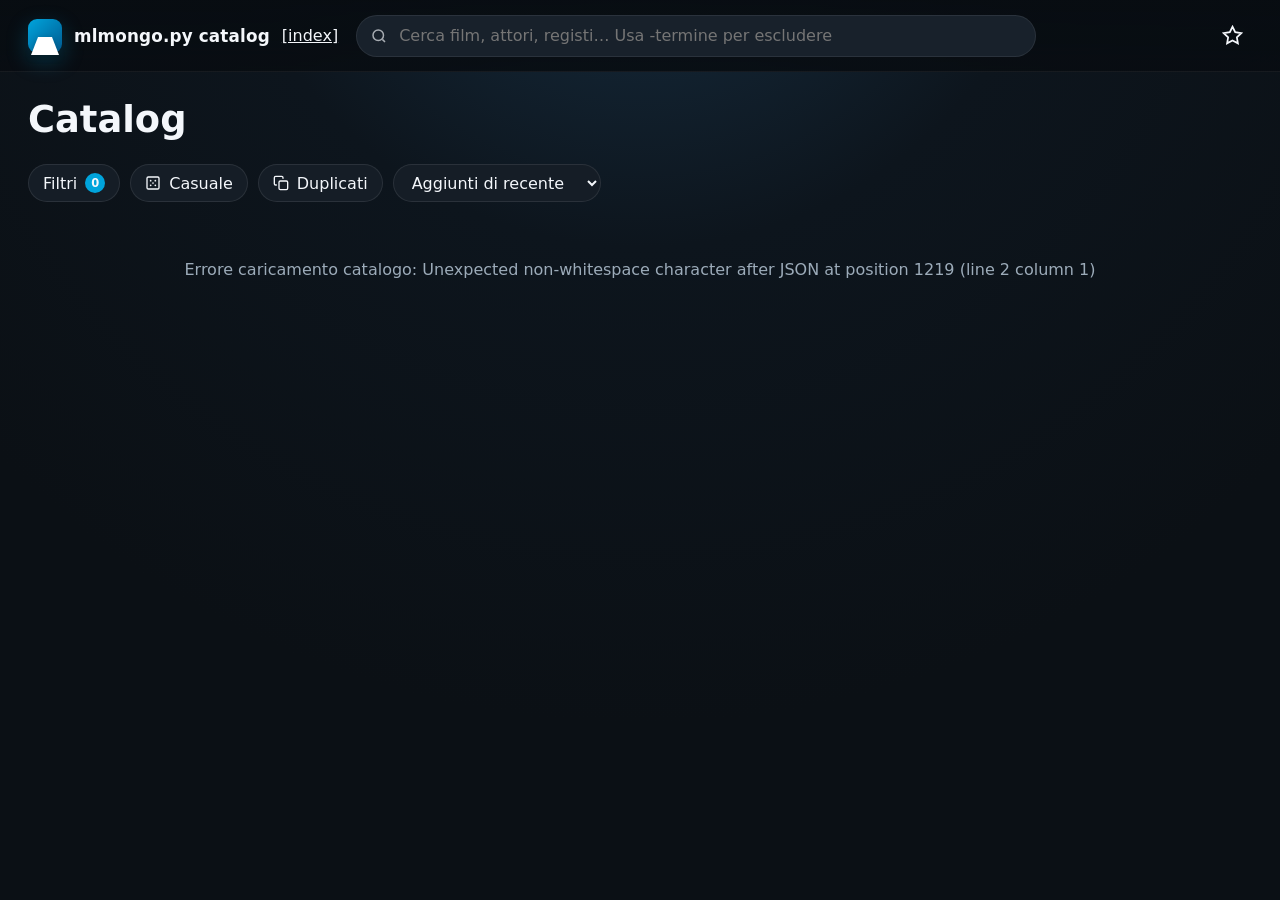
==== commit 90724c1a: "mlmongo.py update" ====
--- a/catalog.html
+++ b/catalog.html
@@ -86,56 +86,20 @@
 <script src="catalog.data"></script>
 <script>
 'use strict';
-async function streamCatalogData(onChunkReceived) {
-  const encoded = window.CATALOG_DATA_GZIP_B64;
-  if (!encoded) throw new Error('Database non trovato. Verifica che catalog.data sia accanto a catalog.html.');
-  if (typeof DecompressionStream === 'undefined') throw new Error('Browser non compatibile con DecompressionStream.');
-
-  const res = await fetch(`data:application/octet-stream;base64,${encoded}`);
-  const decompressedStream = res.body
-    .pipeThrough(new DecompressionStream('gzip'))
-    .pipeThrough(new TextDecoderStream());
-
-  const reader = decompressedStream.getReader();
-  let buffer = '';
-  const batchSize = 60;
-  let batch = [];
-
-  while (true) {
-    const { value, done } = await reader.read();
-    if (done) break;
-
-    buffer += value;
-    const lines = buffer.split('\n');
-    buffer = lines.pop();
-
-    for (const line of lines) {
-      if (!line.trim()) continue;
-      const item = JSON.parse(line);
-      item.search = (item.title + ' ' + (item.originalTitle || '') + ' ' + (item.director || '') + ' ' + (item.year || '')).toLowerCase();
-      batch.push(item);
-
-      if (batch.length >= batchSize) {
-        onChunkReceived(batch);
-        batch = [];
-        await new Promise(r => setTimeout(r, 0));
-      }
-    }
-  }
-
-  if (buffer.trim()) {
-    const item = JSON.parse(buffer);
-    item.search = (item.title + ' ' + (item.originalTitle || '') + ' ' + (item.director || '') + ' ' + (item.year || '')).toLowerCase();
-    batch.push(item);
-  }
-
-  if (batch.length > 0) {
-    onChunkReceived(batch);
-  }
+async function loadCatalogData(){
+  const encoded=window.CATALOG_DATA_GZIP_B64;
+  if(!encoded)throw new Error('Database compresso non trovato. Verifica che catalog.data sia accanto a catalog.html.');
+  if(typeof DecompressionStream==='undefined')throw new Error('Il browser non supporta la decompressione gzip nativa. Usa una versione recente di Chrome, Edge, Firefox o Safari.');
+  const binary=atob(encoded);
+  const bytes=new Uint8Array(binary.length);
+  for(let i=0;i<binary.length;i++)bytes[i]=binary.charCodeAt(i);
+  const stream=new Blob([bytes]).stream().pipeThrough(new DecompressionStream('gzip'));
+  const text=await new Response(stream).text();
+  return JSON.parse(text);
 }
 (async()=>{
 try{
-let DATA = [];
+const DATA=await loadCatalogData();
 const state={query:'',year:'',directory:'',runtime:'',tags:[],sort:'date_desc',favoritesOnly:false,dupsOnly:false,rendered:0,batch:60,filtered:[]};
 const $=id=>document.getElementById(id);
 const grid=$('grid'),loader=$('loader'),empty=$('empty'),search=$('search');
@@ -161,12 +125,7 @@
 }
 function uniqueValues(key){if(key==='directory'){const out=new Set();DATA.forEach(i=>itemDirs(i).forEach(d=>out.add(d)));return [...out].sort((a,b)=>String(a).localeCompare(String(b),'it',{numeric:true}))}const out=new Set();DATA.forEach(i=>{const v=i[key];Array.isArray(v)?v.forEach(x=>x&&out.add(x)):v&&out.add(v)});return [...out].sort((a,b)=>String(a).localeCompare(String(b),'it',{numeric:true}))}
 function fillSelect(id,values,descending=false){const el=$(id);const current=el.value;values.sort((a,b)=>descending?Number(b)-Number(a):String(a).localeCompare(String(b),'it',{numeric:true})).forEach(v=>{const o=document.createElement('option');o.value=v;o.textContent=v;el.appendChild(o)});el.value=current}
-function refreshFilterSelects() {
-  $('yearFilter').innerHTML = '<option value="">Tutti</option>';
-  $('directoryFilter').innerHTML = '<option value="">Tutte</option>';
-  fillSelect('yearFilter', uniqueValues('year').filter(Boolean), true);
-  fillSelect('directoryFilter', uniqueValues('directory'));
-}
+fillSelect('yearFilter',uniqueValues('year').filter(Boolean),true);fillSelect('directoryFilter',uniqueValues('directory'));
 function updateFilterBadge(){const count=['year','directory','runtime'].filter(k=>String(state[k]).trim()).length+state.tags.length;$('activeFilters').textContent=count}
 function parseSearchQuery(value){
   const positive=[];
@@ -205,23 +164,7 @@
 grid.addEventListener('click',e=>{const fav=e.target.closest('[data-fav]');if(fav){e.stopPropagation();toggleFavorite(fav.dataset.fav,fav);return}const card=e.target.closest('.card');if(card)openModal(card.dataset.id)});grid.addEventListener('keydown',e=>{if((e.key==='Enter'||e.key===' ')&&e.target.classList.contains('card')){e.preventDefault();openModal(e.target.dataset.id)}});
 $('modalClose').addEventListener('click',closeModal);$('modal').addEventListener('click',e=>{if(e.target===$('modal'))closeModal()});document.addEventListener('keydown',e=>{if((e.key==='ArrowRight'||e.key==='ArrowLeft')&&document.body.classList.contains('modal-open')){e.preventDefault();navModal(e.key==='ArrowRight'?1:-1);return}if(e.key==='Escape'){if(document.body.classList.contains('modal-open'))closeModal();else{resetAllFilters();search.focus()}}if(e.key==='/'&&!document.body.classList.contains('modal-open')){e.preventDefault();search.focus()}});
 window.addEventListener('scroll',()=>{if(window.innerHeight+window.scrollY>=document.documentElement.scrollHeight-700)renderNext()},{passive:true});
-streamCatalogData((chunk) => {
-  const isFirstChunk = (DATA.length === 0);
-  DATA.push(...chunk);
-
-  if (isFirstChunk) {
-    refreshFilterSelects();
-    filterData();
-  } else if (!state.query && state.sort === 'date_desc' && !state.favoritesOnly && !state.dupsOnly && !state.year && !state.directory && !state.runtime && !state.tags.length) {
-    state.filtered = DATA;
-    $('resultsCount').textContent = `${DATA.length} titoli`;
-    renderNext();
-  }
-}).then(() => {
-  refreshFilterSelects();
-  filterData();
-  loader.textContent = state.filtered.length ? 'Fine catalogo' : '';
-});
+filterData();
 }catch(error){
   console.error(error);
   const loader=document.getElementById('loader');
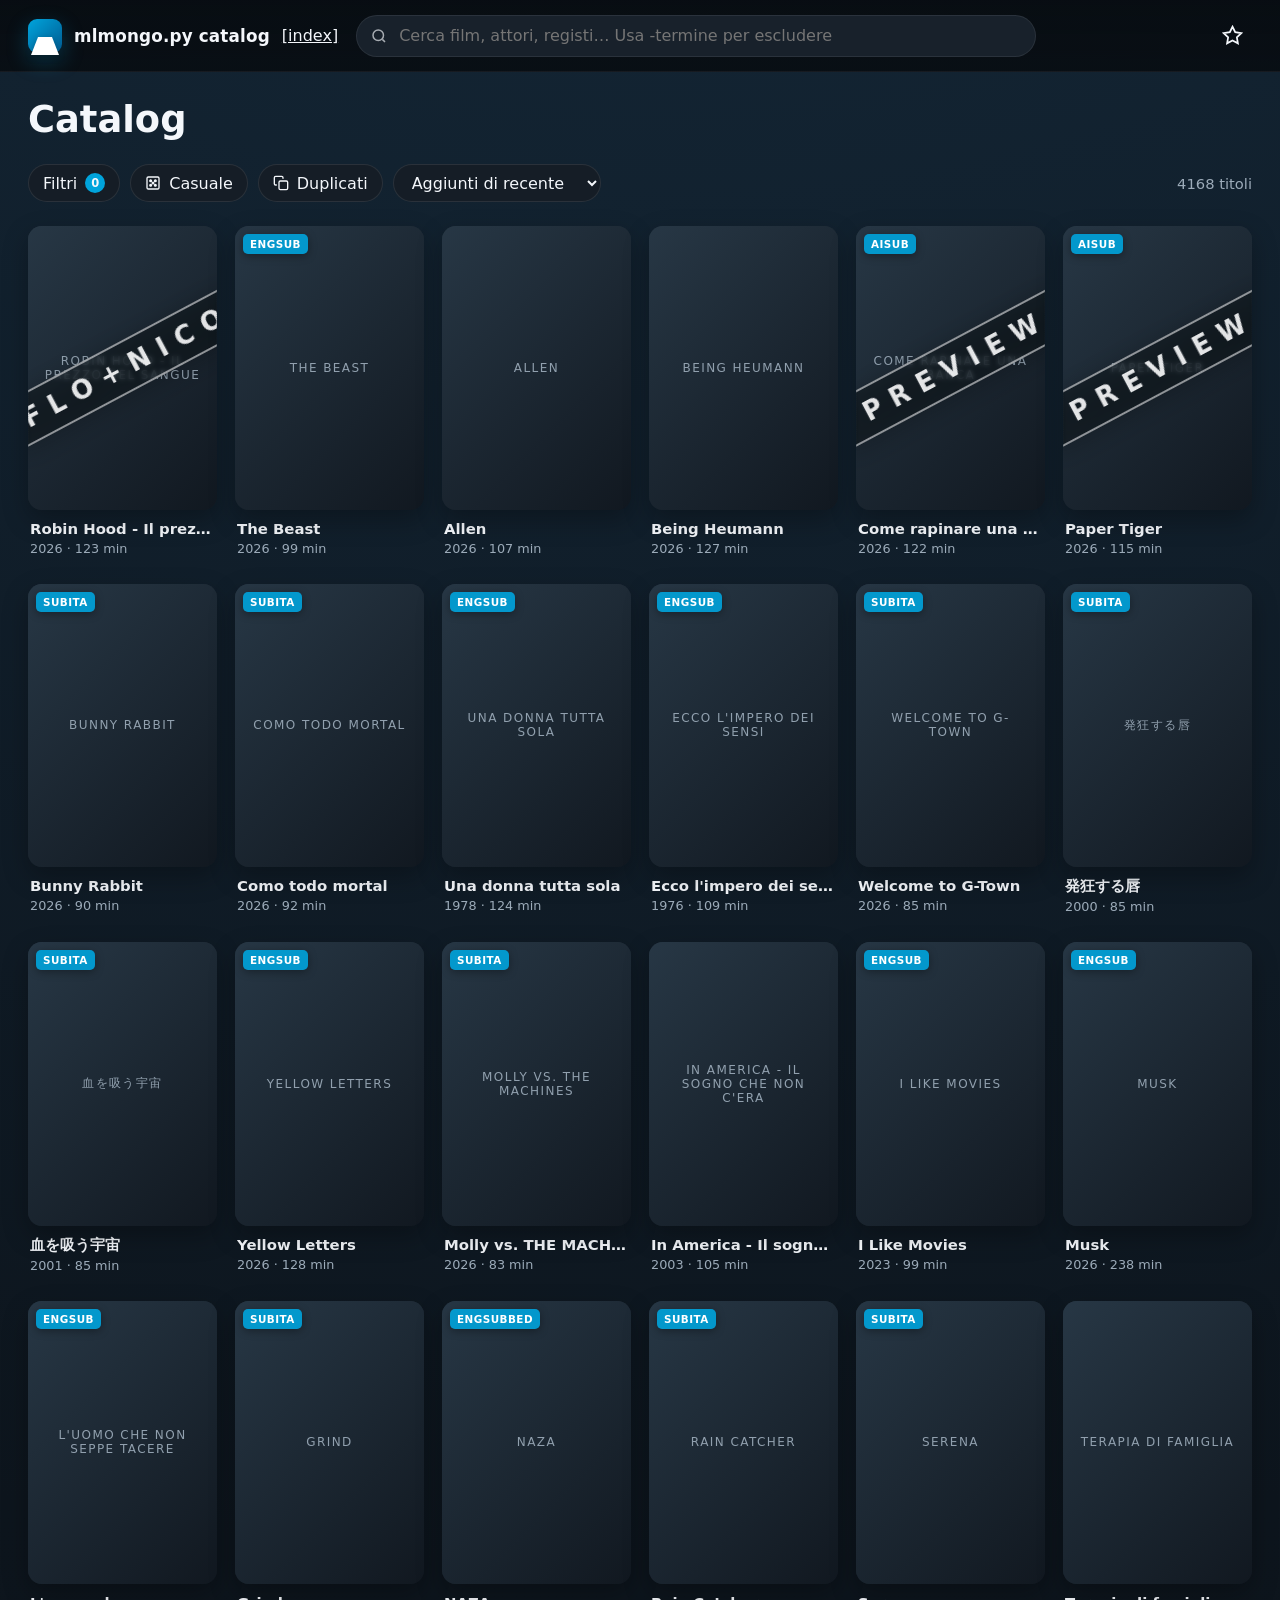
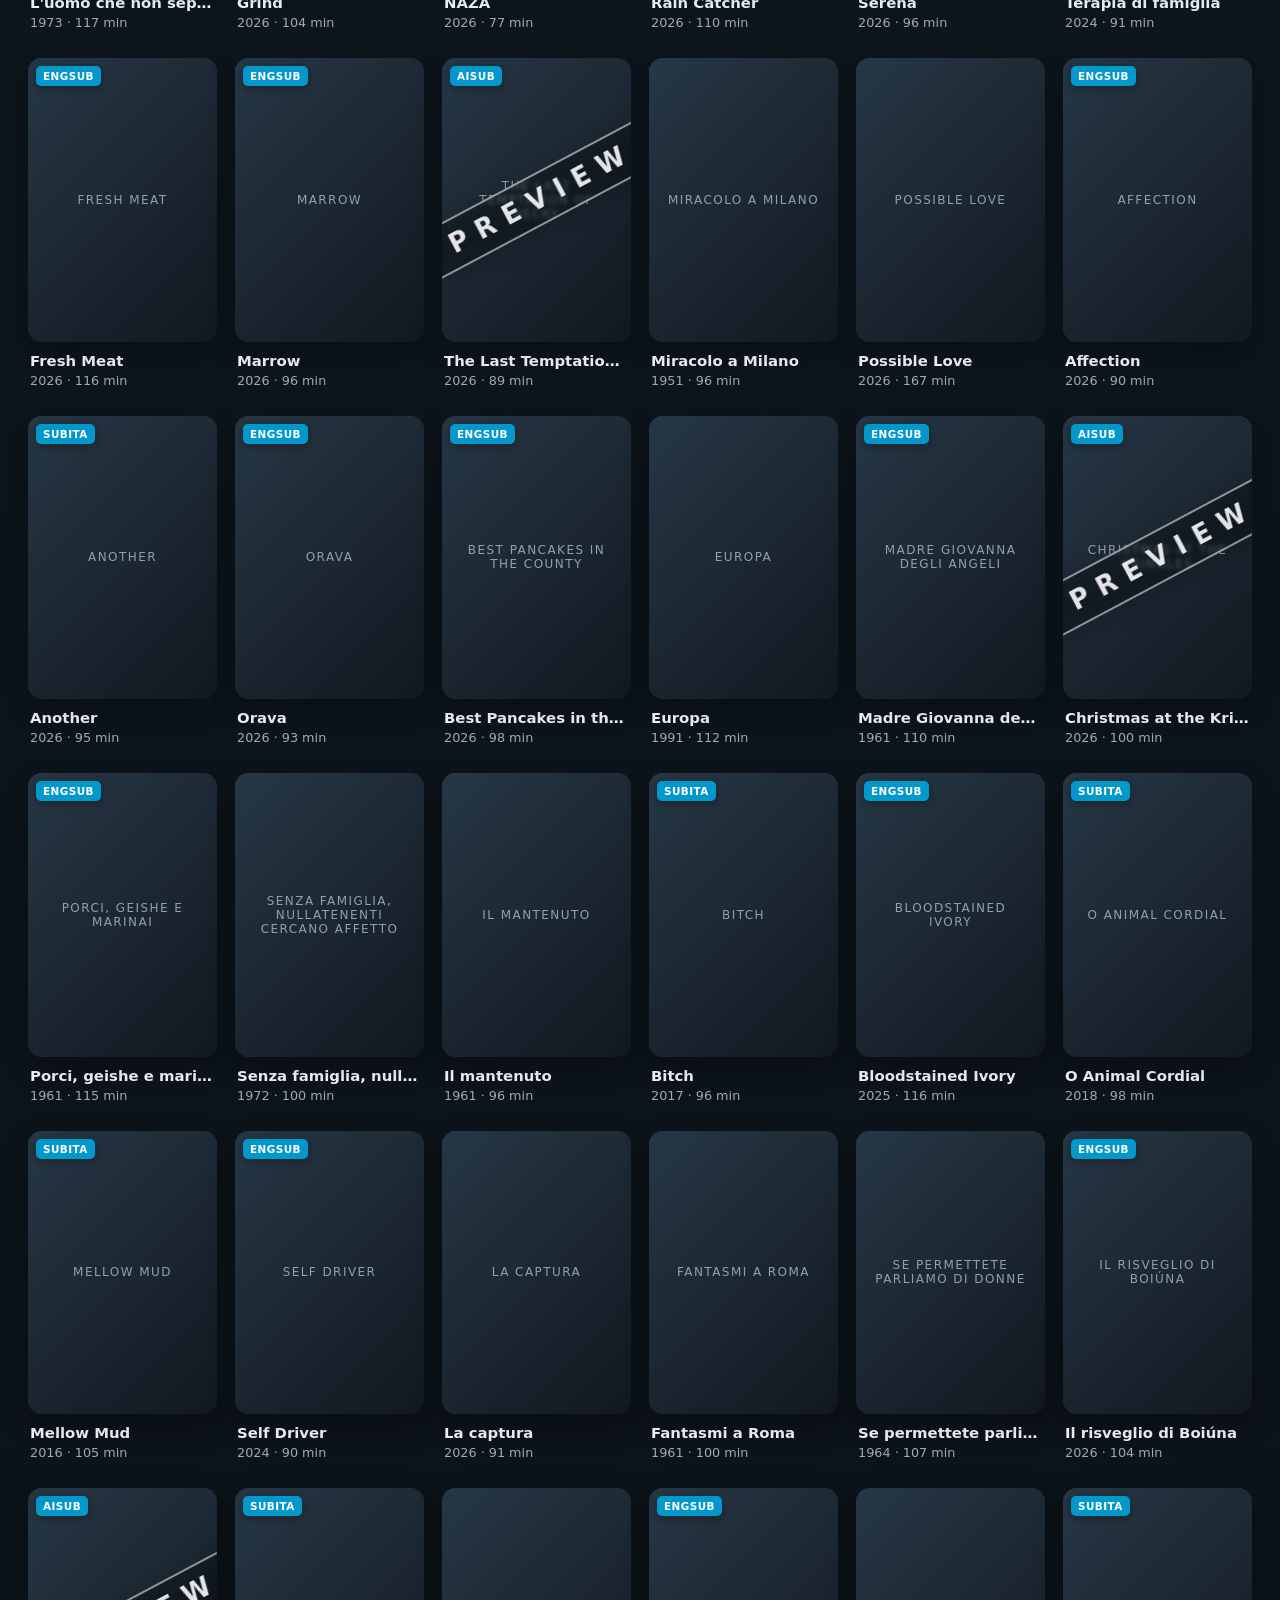
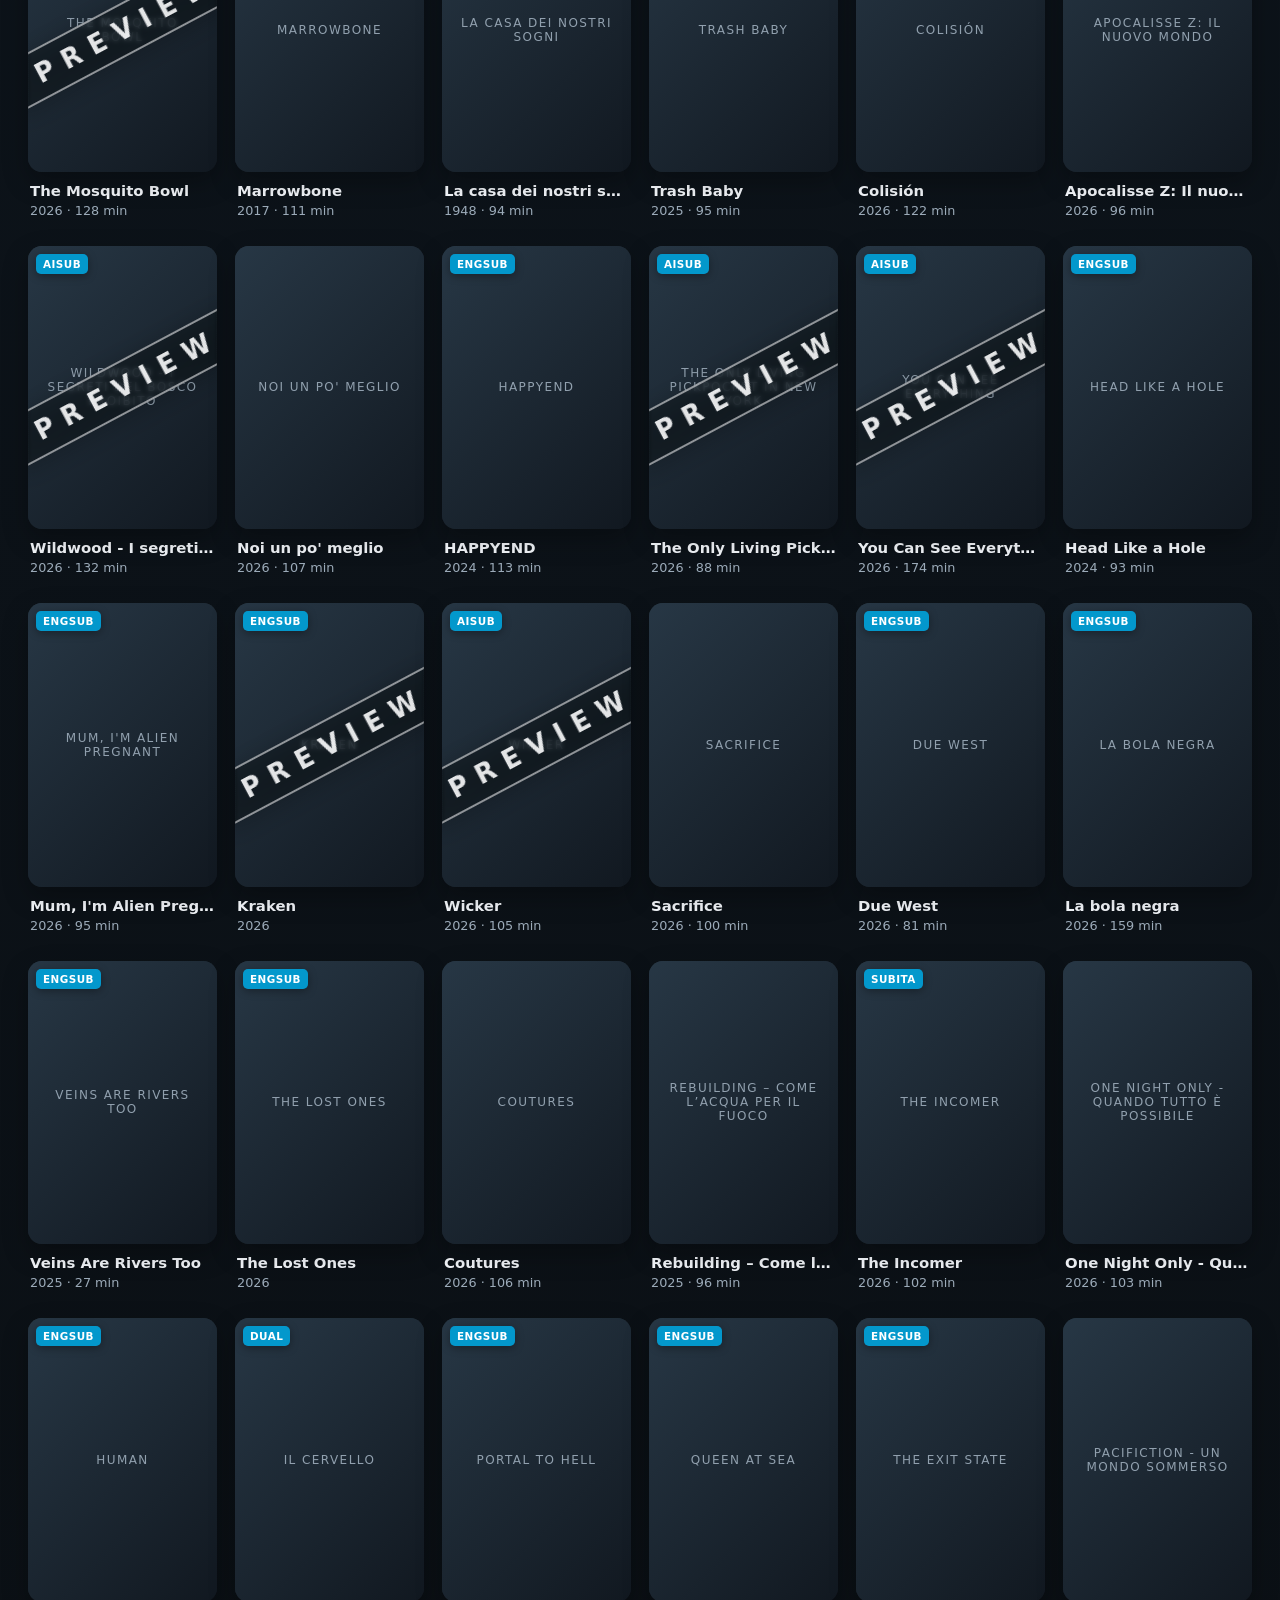
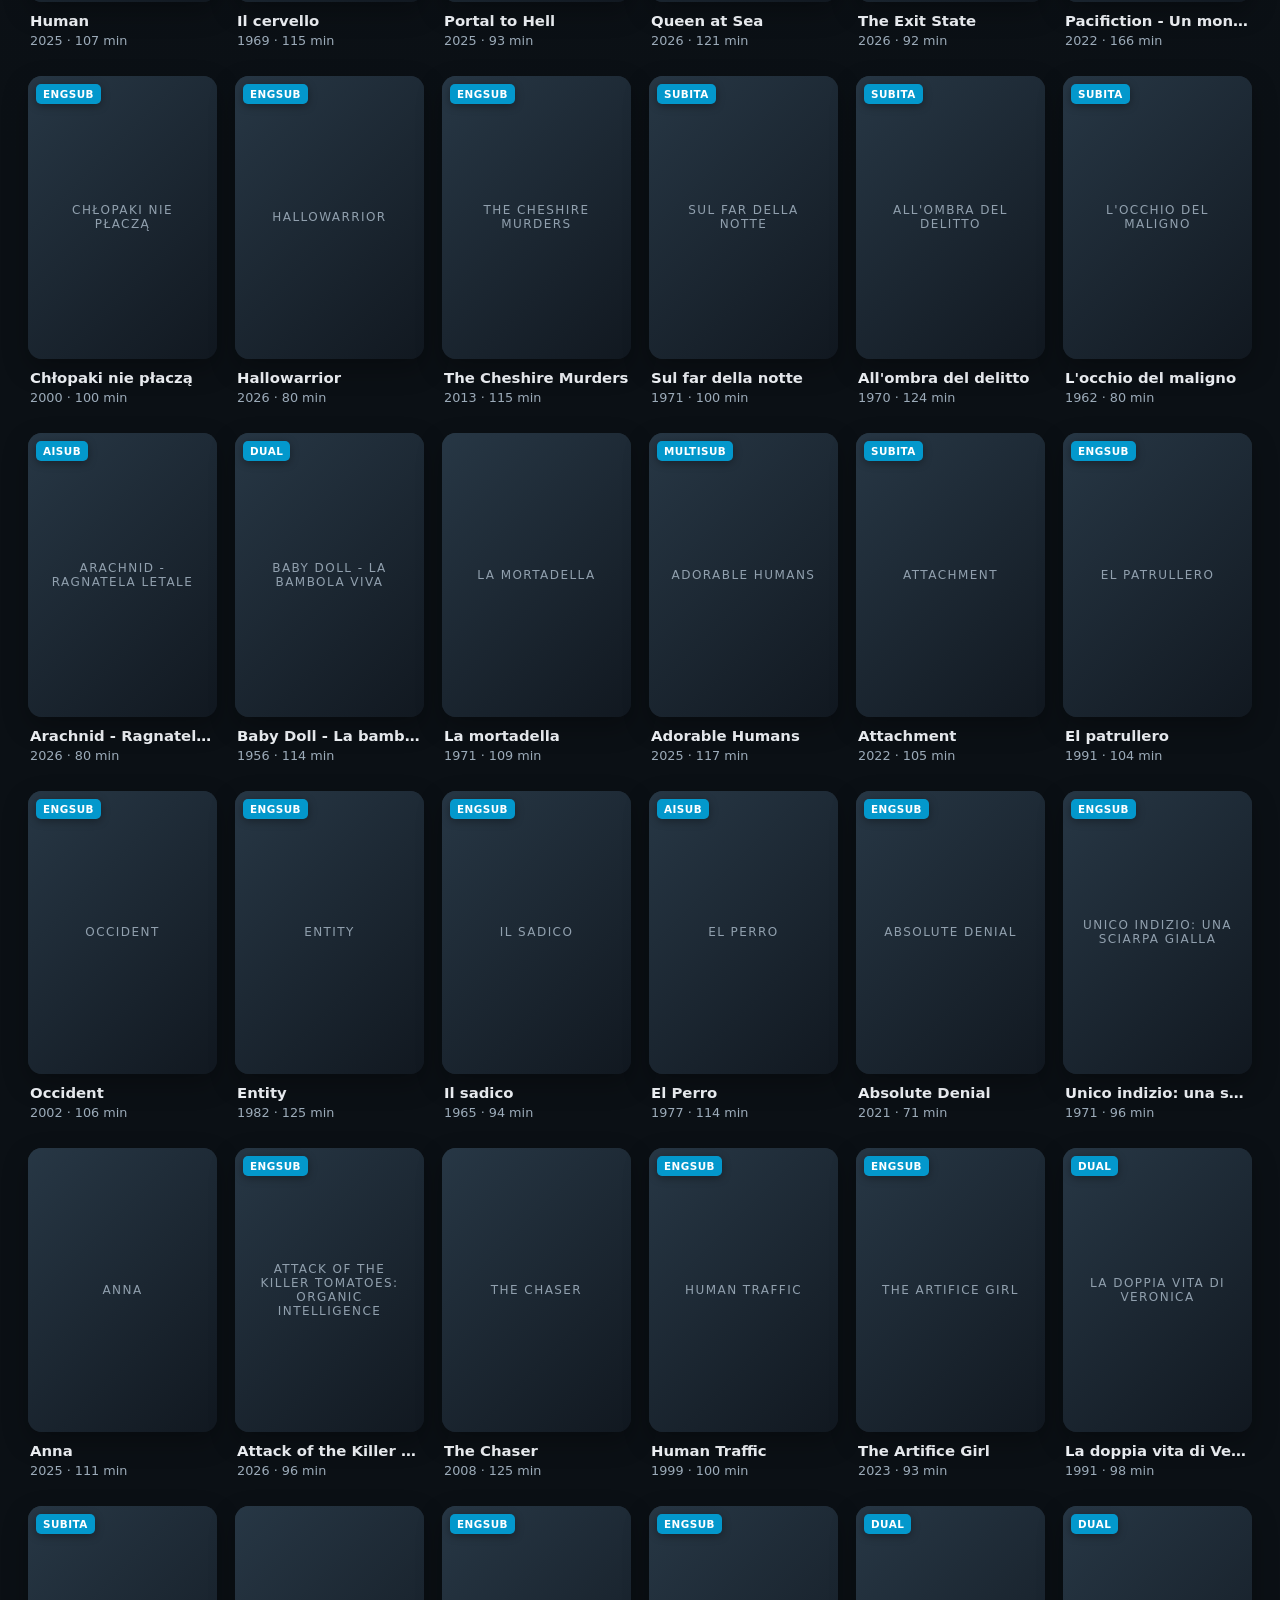
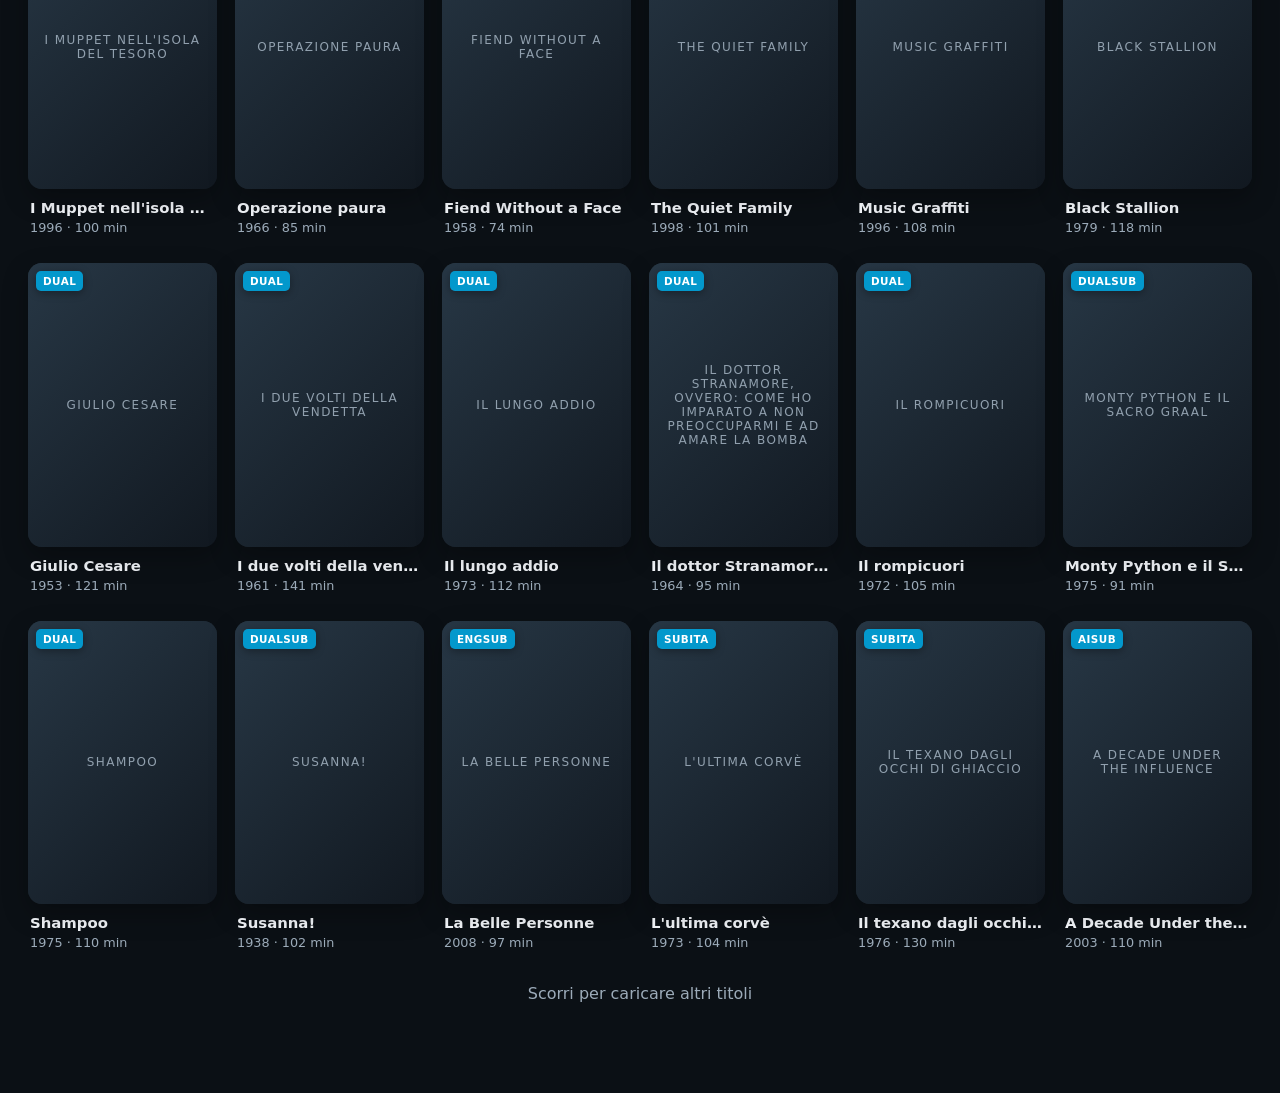
==== commit e33b363d: "mlmongo: auto-update catalog.html" ====
--- a/catalog.html
+++ b/catalog.html
@@ -1,47 +1,789 @@
 <!doctype html>
 <html lang="it">
 <head>
-<meta charset="utf-8">
-<meta name="viewport" content="width=device-width,initial-scale=1,viewport-fit=cover">
-<meta name="color-scheme" content="dark">
-<title>mlmongo.py catalog</title>
-<style>
-:root{
-  --bg:#0b1015;--bg2:#111820;--panel:#151d26;--panel2:#1b2530;--text:#f4f7fb;
-  --muted:#9cabb9;--accent:#00a4dc;--accent2:#45c8f4;--danger:#ff6b6b;--gold:#ffc857;
-  --shadow:0 18px 48px rgba(0,0,0,.35);--radius:14px;--header-h:72px
-}
-*{box-sizing:border-box}html{scroll-behavior:smooth}body{margin:0;background:radial-gradient(circle at 50% -20%,#183247 0,#0d151d 34%,var(--bg) 72%);color:var(--text);font-family:Inter,system-ui,-apple-system,"Segoe UI",sans-serif;min-height:100vh}
-button,input,select{font:inherit}button{color:inherit}a{color:inherit}
-body.modal-open{overflow:hidden}
-.topbar{position:sticky;top:0;z-index:30;height:var(--header-h);display:flex;align-items:center;gap:18px;padding:0 28px;background:linear-gradient(180deg,rgba(8,13,18,.98),rgba(8,13,18,.9));backdrop-filter:blur(18px);border-bottom:1px solid rgba(255,255,255,.06)}
-.brand{display:flex;align-items:center;gap:12px;min-width:max-content}.brand-mark{width:34px;height:34px;border-radius:9px;background:linear-gradient(135deg,var(--accent),#005b91);display:grid;place-items:center;box-shadow:0 8px 22px rgba(0,164,220,.28)}
-.brand-mark::before{content:"";width:14px;height:18px;border-left:7px solid transparent;border-right:7px solid transparent;border-bottom:18px solid white;filter:drop-shadow(0 2px 3px rgba(0,0,0,.25))}.brand h1{font-size:1.05rem;margin:0;font-weight:700;letter-spacing:.01em}
-.search-wrap{flex:1;max-width:680px;position:relative}.search-wrap svg{position:absolute;left:14px;top:50%;transform:translateY(-50%);width:18px;opacity:.65}.search-wrap input{width:100%;height:42px;border-radius:22px;border:1px solid rgba(255,255,255,.08);background:#18212b;color:var(--text);padding:0 46px 0 42px;outline:none;transition:.2s}.search-wrap input:focus{border-color:var(--accent);box-shadow:0 0 0 3px rgba(0,164,220,.15)}
-.clear-search{position:absolute;right:8px;top:6px;width:30px;height:30px;border:0;background:transparent;border-radius:50%;cursor:pointer;opacity:.65;display:none}.clear-search.show{display:block}.clear-search:hover{background:rgba(255,255,255,.08);opacity:1}
-.header-actions{margin-left:auto;display:flex;gap:8px}.icon-btn{width:40px;height:40px;border:0;background:transparent;border-radius:50%;display:grid;place-items:center;cursor:pointer;transition:.2s}.icon-btn:hover,.icon-btn.active{background:rgba(255,255,255,.1)}.icon-btn svg{width:21px;height:21px}
-.app{max-width:1800px;margin:0 auto;padding:26px 28px 56px}.hero{display:flex;justify-content:space-between;align-items:end;gap:24px;margin-bottom:18px}.hero h2{font-size:clamp(1.55rem,3vw,2.3rem);margin:0 0 5px}.hero p{margin:0;color:var(--muted)}
-.toolbar{display:flex;flex-wrap:wrap;align-items:center;gap:10px;margin:18px 0 24px}.pill,.select{height:38px;border:1px solid rgba(255,255,255,.09);background:var(--panel);border-radius:20px;color:var(--text);padding:0 14px;outline:none}.pill{display:inline-flex;align-items:center;gap:8px;cursor:pointer;transition:.2s}.pill:hover,.pill.active{background:#22303c;border-color:rgba(0,164,220,.55)}.pill .badge{min-width:20px;height:20px;border-radius:10px;display:grid;place-items:center;background:var(--accent);font-size:.72rem;font-weight:700;padding:0 6px}.toolbar-spacer{flex:1}.results-count{font-size:.92rem;color:var(--muted)}
-.filter-panel{display:none;background:rgba(21,29,38,.96);border:1px solid rgba(255,255,255,.08);border-radius:16px;padding:18px;margin:-10px 0 24px;box-shadow:var(--shadow)}.filter-panel.open{display:block}.filter-grid{display:grid;grid-template-columns:repeat(auto-fit,minmax(180px,1fr));gap:14px}.field{display:flex;flex-direction:column;gap:7px}.field label{font-size:.75rem;color:var(--muted);text-transform:uppercase;letter-spacing:.06em}.field select,.field input{height:40px;border-radius:8px;border:1px solid rgba(255,255,255,.09);background:#101820;color:var(--text);padding:0 11px;outline:none}.field input:focus,.field select:focus{border-color:var(--accent)}.tag-checks{display:flex;flex-direction:column;gap:6px;max-height:210px;overflow:auto;padding:2px 0}.check{display:flex;align-items:center;gap:8px;font-size:.85rem;color:var(--text);cursor:pointer}.check input{accent-color:var(--accent);width:15px;height:15px;flex:0 0 15px}.filter-actions{display:flex;justify-content:flex-end;margin-top:14px}
-.grid{display:grid;grid-template-columns:repeat(auto-fill,minmax(165px,1fr));gap:28px 18px}.card{min-width:0;cursor:pointer;outline:none}.poster-wrap{position:relative;aspect-ratio:2/3;border-radius:var(--radius);overflow:hidden;background:linear-gradient(145deg,#24323d,#111820);box-shadow:0 10px 26px rgba(0,0,0,.28);transition:transform .22s ease,box-shadow .22s ease}.card:hover .poster-wrap,.card:focus-visible .poster-wrap{transform:scale(1.045);box-shadow:0 18px 38px rgba(0,0,0,.5)}.poster{width:100%;height:100%;object-fit:cover;display:block;opacity:0;transition:opacity .3s}.poster.loaded{opacity:1}.poster-placeholder{position:absolute;inset:0;display:grid;place-items:center;text-align:center;color:#91a0ae;padding:16px;background:linear-gradient(135deg,#273745,#111820)}.poster-placeholder span{font-size:.75rem;letter-spacing:.12em;text-transform:uppercase}.poster-overlay{position:absolute;inset:0;background:linear-gradient(180deg,transparent 55%,rgba(0,0,0,.9));opacity:0;transition:.2s;display:flex;align-items:end;padding:12px}.card:hover .poster-overlay,.card:focus-visible .poster-overlay{opacity:1}.info-card{margin:auto 0 0;width:100%;display:flex;align-items:center;justify-content:center;gap:8px;padding:10px 12px;border-radius:9px;background:rgba(10,16,22,.82);border:1px solid rgba(255,255,255,.2);color:#fff;font-size:.82rem;font-weight:700;letter-spacing:.02em;backdrop-filter:blur(8px);box-shadow:0 8px 22px rgba(0,0,0,.3);transform:translateY(8px);transition:transform .2s ease,background-color .2s ease,border-color .2s ease}.card:hover .info-card,.card:focus-visible .info-card{transform:translateY(0)}.info-card svg{width:18px;height:18px;flex:0 0 18px;fill:none;stroke:currentColor;stroke-width:1.9;stroke-linecap:round;stroke-linejoin:round}.favorite-btn{position:absolute;top:8px;right:8px;width:34px;height:34px;min-width:34px;min-height:34px;padding:0;flex:0 0 34px;aspect-ratio:1;border-radius:50%;border:0;background:rgba(5,10,14,.72);color:#eef3f7;display:grid;place-items:center;cursor:pointer;opacity:0;line-height:1;transition:opacity .2s ease,background-color .2s ease,color .2s ease,transform .15s ease;z-index:2}.card:hover .favorite-btn,.favorite-btn:focus-visible,.favorite-btn.active{opacity:1}.favorite-btn:hover{transform:scale(1.06);background:rgba(5,10,14,.9)}.favorite-btn.active{color:var(--gold)}.favorite-btn svg{display:block;width:18px;height:18px;min-width:18px;min-height:18px;overflow:visible;fill:currentColor;fill-opacity:.12;stroke:currentColor;stroke-width:2;stroke-linecap:round;stroke-linejoin:round;transform:translateZ(0);transition:fill-opacity .15s ease,color .15s ease}.favorite-btn.active svg{fill-opacity:1}.rating-badge{position:absolute;left:8px;bottom:8px;background:rgba(0,0,0,.76);border-radius:6px;padding:4px 7px;font-size:.75rem;font-weight:700;display:flex;align-items:center;gap:4px}.rating-badge span{color:var(--gold)}.personal-badges{position:absolute;left:8px;top:8px;right:50px;display:flex;flex-wrap:wrap;gap:5px;z-index:2;pointer-events:none}.personal-badge{max-width:100%;padding:4px 7px;border-radius:5px;background:rgba(0,164,220,.9);color:white;font-size:.65rem;font-weight:800;letter-spacing:.045em;text-transform:uppercase;white-space:nowrap;overflow:hidden;text-overflow:ellipsis;box-shadow:0 2px 8px rgba(0,0,0,.35)}
-.card-title{margin:10px 2px 3px;font-size:.93rem;font-weight:600;white-space:nowrap;overflow:hidden;text-overflow:ellipsis}.card-sub{margin:0 2px;color:var(--muted);font-size:.8rem;white-space:nowrap;overflow:hidden;text-overflow:ellipsis}
-.empty{display:none;text-align:center;padding:80px 20px;color:var(--muted)}.empty.show{display:block}.empty h3{color:var(--text);font-size:1.3rem;margin-bottom:8px}.loader{padding:34px;text-align:center;color:var(--muted)}
-.copy-paths{display:none;justify-content:center;padding:4px 0 10px}.copy-paths.show{display:flex}.copy-paths .pill{height:44px;padding:0 22px;font-weight:600;background:rgba(0,164,220,.12);border-color:rgba(0,164,220,.4)}.copy-paths .pill:hover{background:rgba(0,164,220,.22);border-color:rgba(0,164,220,.75)}
-.modal{position:fixed;inset:0;z-index:100;display:none;background:rgba(0,0,0,.78);backdrop-filter:blur(14px);overflow:auto}.modal.open{display:block}.modal-card{position:relative;max-width:1180px;margin:42px auto;min-height:650px;background:#111922;border:1px solid rgba(255,255,255,.08);border-radius:20px;overflow:hidden;box-shadow:0 30px 90px rgba(0,0,0,.65)}.modal-bg{position:absolute;inset:0 0 auto;height:430px;background-size:cover;background-position:center 25%;filter:blur(22px) saturate(.7);transform:scale(1.1);opacity:.24}.modal-gradient{position:absolute;inset:0;background:linear-gradient(180deg,rgba(17,25,34,.1) 0,#111922 430px)}.modal-content{position:relative;z-index:1;padding:54px;display:grid;grid-template-columns:260px minmax(0,1fr);gap:42px;align-items:start}.modal-poster{width:100%;aspect-ratio:2/3;object-fit:cover;border-radius:14px;background:#1b2630;box-shadow:var(--shadow)}
-.modal-poster-frame{width:100%;min-width:0;position:relative}.modal-poster-frame.has-dup{position:relative;padding:5px;border-radius:16px;background:repeating-linear-gradient(45deg,#ffc857 0 9px,#0b1015 9px 13px)}.modal-poster-frame.has-dup .modal-poster{border-radius:10px}.preview-stamp,.flo-stamp{position:absolute;top:50%;left:50%;width:140%;transform:translate(-50%,-50%) rotate(-28deg);opacity:.88;pointer-events:none;color:#fff;text-align:center;font-size:clamp(17px,3.2vw,26px);font-weight:800;letter-spacing:.4em;text-indent:.4em;line-height:1;font-family:Inter,system-ui,sans-serif;background:rgba(10,16,22,.45);border-top:2px solid rgba(255,255,255,.6);border-bottom:2px solid rgba(255,255,255,.6);padding:10px 0;filter:drop-shadow(0 4px 12px rgba(0,0,0,.5));backdrop-filter:blur(2px)}
-.poster-wrap.has-dup{padding:5px;background:repeating-linear-gradient(45deg,#ffc857 0 9px,#0b1015 9px 13px)}.poster-wrap.has-dup .poster,.poster-wrap.has-dup .poster-placeholder{border-radius:9px}.poster-wrap.has-dup .poster-placeholder,.poster-wrap.has-dup .poster-overlay{inset:5px}.modal-close{position:absolute;z-index:3;right:18px;top:18px;width:42px;height:42px;border:0;border-radius:50%;background:rgba(0,0,0,.55);cursor:pointer;font-size:1.5rem}.modal-close:hover{background:rgba(255,255,255,.16)}.modal-info{padding-top:130px}.modal-title{font-size:clamp(2rem,5vw,4.2rem);line-height:1.03;margin:0 0 12px;text-shadow:0 3px 18px rgba(0,0,0,.6)}.modal-original{color:#d0d8df;margin:-3px 0 14px;font-style:italic}.meta-row{display:flex;flex-wrap:wrap;gap:8px 14px;align-items:center;color:#d8e0e7;font-size:.92rem;margin-bottom:18px}.meta-dot::before{content:"•";margin-right:14px;color:#748392}.rating-large{display:inline-flex;align-items:center;gap:5px;color:var(--gold);font-weight:700}.chips{display:flex;flex-wrap:wrap;gap:8px;margin:0 0 20px}.chip{background:rgba(255,255,255,.09);border-radius:16px;padding:6px 11px;font-size:.8rem}.overview{font-size:1rem;line-height:1.65;color:#dce3e9;max-width:900px}.details-grid{display:grid;grid-template-columns:repeat(2,minmax(0,1fr));gap:18px 28px;margin-top:26px}.detail h4{font-size:.74rem;text-transform:uppercase;letter-spacing:.08em;color:var(--muted);margin:0 0 6px}.detail p{margin:0;line-height:1.45;word-break:break-word}.cast-list{color:#c9d4dd}.path-box{margin-top:26px;padding:13px 15px;border-radius:9px;background:#0b1219;color:#aebbc7;font-family:ui-monospace,SFMono-Regular,Consolas,monospace;font-size:.79rem;word-break:break-all;border:1px solid rgba(255,255,255,.06)}
-.files-block{margin-top:26px}.files-block h4{font-size:.74rem;text-transform:uppercase;letter-spacing:.06em;color:var(--muted);margin:0 0 10px}
-.file-row{background:#0b1219;border:1px solid rgba(255,255,255,.06);border-radius:10px;padding:12px 14px;margin-bottom:10px}
-.file-head{display:flex;flex-wrap:wrap;align-items:center;gap:8px}.file-name{font-size:.9rem;font-weight:600;word-break:break-all}.file-badge{position:static}
-.file-path{margin-top:6px;color:#aebbc7;font-family:ui-monospace,SFMono-Regular,Consolas,monospace;font-size:.78rem;word-break:break-all}
-.file-meta{margin-top:6px;color:#748392;font-size:.78rem}.external-links{display:flex;flex-wrap:wrap;gap:10px;margin-top:22px}.external-link{display:inline-flex;align-items:center;gap:8px;padding:10px 14px;border-radius:9px;background:rgba(0,164,220,.12);border:1px solid rgba(0,164,220,.35);color:#dff7ff;text-decoration:none;font-weight:700;font-size:.88rem;transition:background .18s,border-color .18s,transform .18s}.external-link:hover{background:rgba(0,164,220,.22);border-color:rgba(0,164,220,.7);transform:translateY(-1px)}.external-link svg{width:17px;height:17px;fill:currentColor;flex:0 0 auto}
-.toast{position:fixed;left:50%;bottom:28px;transform:translate(-50%,20px);background:#eaf7fc;color:#06202a;padding:10px 16px;border-radius:9px;font-weight:600;opacity:0;pointer-events:none;transition:.25s;z-index:200;box-shadow:var(--shadow)}.toast.show{opacity:1;transform:translate(-50%,0)}
-@media(max-width:760px){.topbar{padding:0 14px;gap:10px}.brand h1{display:none}.app{padding:20px 14px 42px}.grid{grid-template-columns:repeat(auto-fill,minmax(125px,1fr));gap:22px 12px}.toolbar-spacer{display:none}.results-count{width:100%;order:2}.modal-card{margin:0;min-height:100%;border-radius:0}.modal-content{grid-template-columns:110px 1fr;gap:18px;padding:70px 18px 28px}.modal-info{padding-top:30px}.modal-title{font-size:2rem}.modal-bg{height:300px}.modal-gradient{background:linear-gradient(180deg,rgba(17,25,34,.25),#111922 310px)}.details-grid{grid-template-columns:1fr}}
-</style>
+  <meta charset="utf-8">
+  <meta name="viewport" content="width=device-width, initial-scale=1, viewport-fit=cover">
+  <meta name="color-scheme" content="dark">
+  <title>mlmongo.py catalog</title>
+  <style>
+    :root {
+      --bg: #0b1015;
+      --bg2: #111820;
+      --panel: #151d26;
+      --panel2: #1b2530;
+      --text: #f4f7fb;
+      --muted: #9cabb9;
+      --accent: #00a4dc;
+      --accent2: #45c8f4;
+      --danger: #ff6b6b;
+      --gold: #ffc857;
+      --shadow: 0 18px 48px rgba(0, 0, 0, .35);
+      --radius: 14px;
+      --header-h: 72px;
+    }
+    * { box-sizing: border-box; }
+    html { scroll-behavior: smooth; }
+    body {
+      margin: 0;
+      background: radial-gradient(circle at 50% -20%, #183247 0, #0d151d 34%, var(--bg) 72%);
+      color: var(--text);
+      font-family: Inter, system-ui, -apple-system, "Segoe UI", sans-serif;
+      min-height: 100vh;
+    }
+    button, input, select { font: inherit; }
+    button, a { color: inherit; }
+    body.modal-open { overflow: hidden; }
+
+    .topbar {
+      position: sticky;
+      top: 0;
+      z-index: 30;
+      height: var(--header-h);
+      display: flex;
+      align-items: center;
+      gap: 18px;
+      padding: 0 28px;
+      background: linear-gradient(180deg, rgba(8, 13, 18, .98), rgba(8, 13, 18, .9));
+      backdrop-filter: blur(18px);
+      border-bottom: 1px solid rgba(255, 255, 255, .06);
+    }
+    .brand {
+      display: flex;
+      align-items: center;
+      gap: 12px;
+      min-width: max-content;
+    }
+    .brand-mark {
+      width: 34px;
+      height: 34px;
+      border-radius: 9px;
+      background: linear-gradient(135deg, var(--accent), #005b91);
+      display: grid;
+      place-items: center;
+      box-shadow: 0 8px 22px rgba(0, 164, 220, .28);
+    }
+    .brand-mark::before {
+      content: "";
+      width: 14px;
+      height: 18px;
+      border-left: 7px solid transparent;
+      border-right: 7px solid transparent;
+      border-bottom: 18px solid white;
+      filter: drop-shadow(0 2px 3px rgba(0, 0, 0, .25));
+    }
+    .brand h1 {
+      font-size: 1.05rem;
+      margin: 0;
+      font-weight: 700;
+      letter-spacing: .01em;
+    }
+    .search-wrap {
+      flex: 1;
+      max-width: 680px;
+      position: relative;
+    }
+    .search-wrap svg {
+      position: absolute;
+      left: 14px;
+      top: 50%;
+      transform: translateY(-50%);
+      width: 18px;
+      opacity: .65;
+      pointer-events: none;
+    }
+    .search-wrap input {
+      width: 100%;
+      height: 42px;
+      border-radius: 22px;
+      border: 1px solid rgba(255, 255, 255, .08);
+      background: #18212b;
+      color: var(--text);
+      padding: 0 46px 0 42px;
+      outline: none;
+      transition: .2s;
+    }
+    .search-wrap input:focus {
+      border-color: var(--accent);
+      box-shadow: 0 0 0 3px rgba(0, 164, 220, .15);
+    }
+    .clear-search {
+      position: absolute;
+      right: 8px;
+      top: 6px;
+      width: 30px;
+      height: 30px;
+      border: 0;
+      background: transparent;
+      border-radius: 50%;
+      cursor: pointer;
+      opacity: .65;
+      display: none;
+    }
+    .clear-search.show { display: block; }
+    .clear-search:hover {
+      background: rgba(255, 255, 255, .08);
+      opacity: 1;
+    }
+    .header-actions {
+      margin-left: auto;
+      display: flex;
+      gap: 8px;
+    }
+    .icon-btn {
+      width: 40px;
+      height: 40px;
+      border: 0;
+      background: transparent;
+      border-radius: 50%;
+      display: grid;
+      place-items: center;
+      cursor: pointer;
+      transition: .2s;
+    }
+    .icon-btn:hover, .icon-btn.active {
+      background: rgba(255, 255, 255, .1);
+    }
+    .icon-btn svg { width: 21px; height: 21px; }
+
+    .app {
+      max-width: 1800px;
+      margin: 0 auto;
+      padding: 26px 28px 56px;
+    }
+    .hero {
+      display: flex;
+      justify-content: space-between;
+      align-items: end;
+      gap: 24px;
+      margin-bottom: 18px;
+    }
+    .hero h2 {
+      font-size: clamp(1.55rem, 3vw, 2.3rem);
+      margin: 0 0 5px;
+    }
+    .toolbar {
+      display: flex;
+      flex-wrap: wrap;
+      align-items: center;
+      gap: 10px;
+      margin: 18px 0 24px;
+    }
+    .pill, .select {
+      height: 38px;
+      border: 1px solid rgba(255, 255, 255, .09);
+      background: var(--panel);
+      border-radius: 20px;
+      color: var(--text);
+      padding: 0 14px;
+      outline: none;
+    }
+    .pill {
+      display: inline-flex;
+      align-items: center;
+      gap: 8px;
+      cursor: pointer;
+      transition: .2s;
+    }
+    .pill:hover, .pill.active {
+      background: #22303c;
+      border-color: rgba(0, 164, 220, .55);
+    }
+    .pill .badge {
+      min-width: 20px;
+      height: 20px;
+      border-radius: 10px;
+      display: grid;
+      place-items: center;
+      background: var(--accent);
+      font-size: .72rem;
+      font-weight: 700;
+      padding: 0 6px;
+    }
+    .toolbar-spacer { flex: 1; }
+    .results-count {
+      font-size: .92rem;
+      color: var(--muted);
+    }
+
+    .filter-panel {
+      display: none;
+      background: rgba(21, 29, 38, .96);
+      border: 1px solid rgba(255, 255, 255, .08);
+      border-radius: 16px;
+      padding: 18px;
+      margin: -10px 0 24px;
+      box-shadow: var(--shadow);
+    }
+    .filter-panel.open { display: block; }
+    .filter-grid {
+      display: grid;
+      grid-template-columns: repeat(auto-fit, minmax(180px, 1fr));
+      gap: 14px;
+    }
+    .field {
+      display: flex;
+      flex-direction: column;
+      gap: 7px;
+    }
+    .field label {
+      font-size: .75rem;
+      color: var(--muted);
+      text-transform: uppercase;
+      letter-spacing: .06em;
+    }
+    .field select, .field input {
+      height: 40px;
+      border-radius: 8px;
+      border: 1px solid rgba(255, 255, 255, .09);
+      background: #101820;
+      color: var(--text);
+      padding: 0 11px;
+      outline: none;
+    }
+    .field input:focus, .field select:focus {
+      border-color: var(--accent);
+    }
+    .tag-checks {
+      display: flex;
+      flex-direction: column;
+      gap: 6px;
+      max-height: 210px;
+      overflow: auto;
+      padding: 2px 0;
+    }
+    .check {
+      display: flex;
+      align-items: center;
+      gap: 8px;
+      font-size: .85rem;
+      color: var(--text);
+      cursor: pointer;
+    }
+    .check input {
+      accent-color: var(--accent);
+      width: 15px;
+      height: 15px;
+      flex: 0 0 15px;
+    }
+    .filter-actions {
+      display: flex;
+      justify-content: flex-end;
+      margin-top: 14px;
+    }
+
+    .grid {
+      display: grid;
+      grid-template-columns: repeat(auto-fill, minmax(165px, 1fr));
+      gap: 28px 18px;
+    }
+    .card {
+      min-width: 0;
+      cursor: pointer;
+      outline: none;
+    }
+    .poster-wrap {
+      position: relative;
+      aspect-ratio: 2/3;
+      border-radius: var(--radius);
+      overflow: hidden;
+      background: linear-gradient(145deg, #24323d, #111820);
+      box-shadow: 0 10px 26px rgba(0, 0, 0, .28);
+      transition: transform .22s ease, box-shadow .22s ease;
+    }
+    .card:hover .poster-wrap, .card:focus-visible .poster-wrap {
+      transform: scale(1.045);
+      box-shadow: 0 18px 38px rgba(0, 0, 0, .5);
+    }
+    .poster {
+      width: 100%;
+      height: 100%;
+      object-fit: cover;
+      display: block;
+      opacity: 0;
+      transition: opacity .3s;
+    }
+    .poster.loaded { opacity: 1; }
+    .poster-placeholder {
+      position: absolute;
+      inset: 0;
+      display: grid;
+      place-items: center;
+      text-align: center;
+      color: #91a0ae;
+      padding: 16px;
+      background: linear-gradient(135deg, #273745, #111820);
+    }
+    .poster-placeholder span {
+      font-size: .75rem;
+      letter-spacing: .12em;
+      text-transform: uppercase;
+    }
+    .poster-overlay {
+      position: absolute;
+      inset: 0;
+      background: linear-gradient(180deg, transparent 55%, rgba(0, 0, 0, .9));
+      opacity: 0;
+      transition: .2s;
+      display: flex;
+      align-items: end;
+      padding: 12px;
+    }
+    .card:hover .poster-overlay, .card:focus-visible .poster-overlay {
+      opacity: 1;
+    }
+    .info-card {
+      margin: auto 0 0;
+      width: 100%;
+      display: flex;
+      align-items: center;
+      justify-content: center;
+      gap: 8px;
+      padding: 10px 12px;
+      border-radius: 9px;
+      background: rgba(10, 16, 22, .82);
+      border: 1px solid rgba(255, 255, 255, .2);
+      color: #fff;
+      font-size: .82rem;
+      font-weight: 700;
+      letter-spacing: .02em;
+      backdrop-filter: blur(8px);
+      box-shadow: 0 8px 22px rgba(0, 0, 0, .3);
+      transform: translateY(8px);
+      transition: transform .2s ease;
+    }
+    .card:hover .info-card, .card:focus-visible .info-card {
+      transform: translateY(0);
+    }
+    .info-card svg {
+      width: 18px;
+      height: 18px;
+      flex: 0 0 18px;
+      fill: none;
+      stroke: currentColor;
+      stroke-width: 1.9;
+      stroke-linecap: round;
+      stroke-linejoin: round;
+    }
+    .favorite-btn {
+      position: absolute;
+      top: 8px;
+      right: 8px;
+      width: 34px;
+      height: 34px;
+      padding: 0;
+      border-radius: 50%;
+      border: 0;
+      background: rgba(5, 10, 14, .72);
+      color: #eef3f7;
+      display: grid;
+      place-items: center;
+      cursor: pointer;
+      opacity: 0;
+      transition: opacity .2s ease, transform .15s ease;
+      z-index: 2;
+    }
+    .card:hover .favorite-btn, .favorite-btn:focus-visible, .favorite-btn.active {
+      opacity: 1;
+    }
+    .favorite-btn:hover {
+      transform: scale(1.06);
+      background: rgba(5, 10, 14, .9);
+    }
+    .favorite-btn.active { color: var(--gold); }
+    .favorite-btn svg {
+      width: 18px;
+      height: 18px;
+      fill: currentColor;
+      fill-opacity: .12;
+      stroke: currentColor;
+      stroke-width: 2;
+      stroke-linecap: round;
+      stroke-linejoin: round;
+      transition: fill-opacity .15s ease;
+    }
+    .favorite-btn.active svg { fill-opacity: 1; }
+
+    .rating-badge {
+      position: absolute;
+      left: 8px;
+      bottom: 8px;
+      background: rgba(0, 0, 0, .76);
+      border-radius: 6px;
+      padding: 4px 7px;
+      font-size: .75rem;
+      font-weight: 700;
+      display: flex;
+      align-items: center;
+      gap: 4px;
+    }
+    .rating-badge span { color: var(--gold); }
+    .personal-badges {
+      position: absolute;
+      left: 8px;
+      top: 8px;
+      right: 50px;
+      display: flex;
+      flex-wrap: wrap;
+      gap: 5px;
+      z-index: 2;
+      pointer-events: none;
+    }
+    .personal-badge {
+      max-width: 100%;
+      padding: 4px 7px;
+      border-radius: 5px;
+      background: rgba(0, 164, 220, .9);
+      color: white;
+      font-size: .65rem;
+      font-weight: 800;
+      letter-spacing: .045em;
+      text-transform: uppercase;
+      white-space: nowrap;
+      overflow: hidden;
+      text-overflow: ellipsis;
+      box-shadow: 0 2px 8px rgba(0, 0, 0, .35);
+    }
+    .card-title {
+      margin: 10px 2px 3px;
+      font-size: .93rem;
+      font-weight: 600;
+      white-space: nowrap;
+      overflow: hidden;
+      text-overflow: ellipsis;
+    }
+    .card-sub {
+      margin: 0 2px;
+      color: var(--muted);
+      font-size: .8rem;
+      white-space: nowrap;
+      overflow: hidden;
+      text-overflow: ellipsis;
+    }
+
+    .empty {
+      display: none;
+      text-align: center;
+      padding: 80px 20px;
+      color: var(--muted);
+    }
+    .empty.show { display: block; }
+    .empty h3 {
+      color: var(--text);
+      font-size: 1.3rem;
+      margin-bottom: 8px;
+    }
+    .loader {
+      padding: 34px;
+      text-align: center;
+      color: var(--muted);
+    }
+    .copy-paths {
+      display: none;
+      justify-content: center;
+      padding: 4px 0 10px;
+    }
+    .copy-paths.show { display: flex; }
+    .copy-paths .pill {
+      height: 44px;
+      padding: 0 22px;
+      font-weight: 600;
+      background: rgba(0, 164, 220, .12);
+      border-color: rgba(0, 164, 220, .4);
+    }
+
+    .modal {
+      position: fixed;
+      inset: 0;
+      z-index: 100;
+      display: none;
+      background: rgba(0, 0, 0, .78);
+      backdrop-filter: blur(14px);
+      overflow: auto;
+    }
+    .modal.open { display: block; }
+    .modal-card {
+      position: relative;
+      max-width: 1180px;
+      margin: 42px auto;
+      min-height: 650px;
+      background: #111922;
+      border: 1px solid rgba(255, 255, 255, .08);
+      border-radius: 20px;
+      overflow: hidden;
+      box-shadow: 0 30px 90px rgba(0, 0, 0, .65);
+    }
+    .modal-bg {
+      position: absolute;
+      inset: 0 0 auto;
+      height: 430px;
+      background-size: cover;
+      background-position: center 25%;
+      filter: blur(22px) saturate(.7);
+      transform: scale(1.1);
+      opacity: .24;
+    }
+    .modal-gradient {
+      position: absolute;
+      inset: 0;
+      background: linear-gradient(180deg, rgba(17, 25, 34, .1) 0, #111922 430px);
+    }
+    .modal-content {
+      position: relative;
+      z-index: 1;
+      padding: 54px;
+      display: grid;
+      grid-template-columns: 260px minmax(0, 1fr);
+      gap: 42px;
+      align-items: start;
+    }
+    .modal-poster {
+      width: 100%;
+      aspect-ratio: 2/3;
+      object-fit: cover;
+      border-radius: 14px;
+      background: #1b2630;
+      box-shadow: var(--shadow);
+    }
+    .modal-poster-frame {
+      width: 100%;
+      min-width: 0;
+      position: relative;
+    }
+    .modal-poster-frame.has-dup, .poster-wrap.has-dup {
+      padding: 5px;
+      border-radius: 16px;
+      background: repeating-linear-gradient(45deg, #ffc857 0 9px, #0b1015 9px 13px);
+    }
+    .modal-poster-frame.has-dup .modal-poster, .poster-wrap.has-dup .poster {
+      border-radius: 10px;
+    }
+
+    .preview-stamp, .flo-stamp {
+      position: absolute;
+      top: 50%;
+      left: 50%;
+      width: 140%;
+      transform: translate(-50%, -50%) rotate(-28deg);
+      opacity: .88;
+      pointer-events: none;
+      color: #fff;
+      text-align: center;
+      font-size: clamp(17px, 3.2vw, 26px);
+      font-weight: 800;
+      letter-spacing: .4em;
+      text-indent: .4em;
+      line-height: 1;
+      background: rgba(10, 16, 22, .45);
+      border-top: 2px solid rgba(255, 255, 255, .6);
+      border-bottom: 2px solid rgba(255, 255, 255, .6);
+      padding: 10px 0;
+      filter: drop-shadow(0 4px 12px rgba(0, 0, 0, .5));
+      backdrop-filter: blur(2px);
+    }
+    .modal-close {
+      position: absolute;
+      z-index: 3;
+      right: 18px;
+      top: 18px;
+      width: 42px;
+      height: 42px;
+      border: 0;
+      border-radius: 50%;
+      background: rgba(0, 0, 0, .55);
+      color: #fff;
+      cursor: pointer;
+      font-size: 1.5rem;
+      transition: background .2s;
+    }
+    .modal-close:hover { background: rgba(255, 255, 255, .16); }
+
+    .modal-info { padding-top: 130px; }
+    .modal-title {
+      font-size: clamp(2rem, 5vw, 4.2rem);
+      line-height: 1.03;
+      margin: 0 0 12px;
+      text-shadow: 0 3px 18px rgba(0, 0, 0, .6);
+    }
+    .modal-original {
+      color: #d0d8df;
+      margin: -3px 0 14px;
+      font-style: italic;
+    }
+    .meta-row {
+      display: flex;
+      flex-wrap: wrap;
+      gap: 8px 14px;
+      align-items: center;
+      color: #d8e0e7;
+      font-size: .92rem;
+      margin-bottom: 18px;
+    }
+    .meta-dot::before {
+      content: "•";
+      margin-right: 14px;
+      color: #748392;
+    }
+    .rating-large {
+      display: inline-flex;
+      align-items: center;
+      gap: 5px;
+      color: var(--gold);
+      font-weight: 700;
+    }
+    .chips {
+      display: flex;
+      flex-wrap: wrap;
+      gap: 8px;
+      margin: 0 0 20px;
+    }
+    .chip {
+      background: rgba(255, 255, 255, .09);
+      border-radius: 16px;
+      padding: 6px 11px;
+      font-size: .8rem;
+    }
+    .overview {
+      font-size: 1rem;
+      line-height: 1.65;
+      color: #dce3e9;
+      max-width: 900px;
+    }
+    .details-grid {
+      display: grid;
+      grid-template-columns: repeat(2, minmax(0, 1fr));
+      gap: 18px 28px;
+      margin-top: 26px;
+    }
+    .detail h4, .files-block h4 {
+      font-size: .74rem;
+      text-transform: uppercase;
+      letter-spacing: .08em;
+      color: var(--muted);
+      margin: 0 0 6px;
+    }
+    .detail p {
+      margin: 0;
+      line-height: 1.45;
+      word-break: break-word;
+    }
+    .cast-list { color: #c9d4dd; }
+    .path-box {
+      margin-top: 26px;
+      padding: 13px 15px;
+      border-radius: 9px;
+      background: #0b1219;
+      color: #aebbc7;
+      font-family: ui-monospace, SFMono-Regular, Consolas, monospace;
+      font-size: .79rem;
+      word-break: break-all;
+      border: 1px solid rgba(255, 255, 255, .06);
+    }
+    .files-block { margin-top: 26px; }
+    .file-row {
+      background: #0b1219;
+      border: 1px solid rgba(255, 255, 255, .06);
+      border-radius: 10px;
+      padding: 12px 14px;
+      margin-bottom: 10px;
+    }
+    .file-head {
+      display: flex;
+      flex-wrap: wrap;
+      align-items: center;
+      gap: 8px;
+    }
+    .file-name {
+      font-size: .9rem;
+      font-weight: 600;
+      word-break: break-all;
+    }
+    .file-path {
+      margin-top: 6px;
+      color: #aebbc7;
+      font-family: ui-monospace, SFMono-Regular, Consolas, monospace;
+      font-size: .78rem;
+      word-break: break-all;
+    }
+    .file-meta {
+      margin-top: 6px;
+      color: #748392;
+      font-size: .78rem;
+    }
+    .external-links {
+      display: flex;
+      flex-wrap: wrap;
+      gap: 10px;
+      margin-top: 22px;
+    }
+    .external-link {
+      display: inline-flex;
+      align-items: center;
+      gap: 8px;
+      padding: 10px 14px;
+      border-radius: 9px;
+      background: rgba(0, 164, 220, .12);
+      border: 1px solid rgba(0, 164, 220, .35);
+      color: #dff7ff;
+      text-decoration: none;
+      font-weight: 700;
+      font-size: .88rem;
+      transition: background .18s, transform .18s;
+    }
+    .external-link:hover {
+      background: rgba(0, 164, 220, .22);
+      transform: translateY(-1px);
+    }
+    .external-link svg {
+      width: 17px;
+      height: 17px;
+      fill: currentColor;
+      flex: 0 0 auto;
+    }
+    .toast {
+      position: fixed;
+      left: 50%;
+      bottom: 28px;
+      transform: translate(-50%, 20px);
+      background: #eaf7fc;
+      color: #06202a;
+      padding: 10px 16px;
+      border-radius: 9px;
+      font-weight: 600;
+      opacity: 0;
+      pointer-events: none;
+      transition: .25s;
+      z-index: 200;
+      box-shadow: var(--shadow);
+    }
+    .toast.show {
+      opacity: 1;
+      transform: translate(-50%, 0);
+    }
+
+    @media (max-width: 760px) {
+      .topbar { padding: 0 14px; gap: 10px; }
+      .brand h1 { display: none; }
+      .app { padding: 20px 14px 42px; }
+      .grid { grid-template-columns: repeat(auto-fill, minmax(125px, 1fr)); gap: 22px 12px; }
+      .toolbar-spacer { display: none; }
+      .results-count { width: 100%; order: 2; }
+      .modal-card { margin: 0; min-height: 100%; border-radius: 0; }
+      .modal-content { grid-template-columns: 110px 1fr; gap: 18px; padding: 70px 18px 28px; }
+      .modal-info { padding-top: 30px; }
+      .modal-title { font-size: 2rem; }
+      .modal-bg { height: 300px; }
+      .modal-gradient { background: linear-gradient(180deg, rgba(17, 25, 34, .25), #111922 310px); }
+      .details-grid { grid-template-columns: 1fr; }
+    }
+  </style>
 </head>
 <body>
 <header class="topbar">
-  <div class="brand"><div class="brand-mark"></div><h1>mlmongo.py catalog</h1><a href="https://nstuffed.github.io/">[index]</a></div>
+  <div class="brand">
+    <div class="brand-mark"></div>
+    <h1>mlmongo.py catalog</h1>
+    <a href="https://nstuffed.github.io/">[index]</a>
+  </div>
   <div class="search-wrap">
     <svg viewBox="0 0 24 24" fill="none" stroke="currentColor" stroke-width="2"><circle cx="11" cy="11" r="7"></circle><path d="m20 20-3.5-3.5"></path></svg>
     <input id="search" type="search" placeholder="Cerca film, attori, registi… Usa -termine per escludere" autocomplete="off">
@@ -53,125 +795,574 @@
     </button>
   </div>
 </header>
+
 <main class="app">
   <section class="hero"><div><h2>Catalog</h2></div></section>
   <div class="toolbar">
     <button class="pill" id="filtersToggle">Filtri <span class="badge" id="activeFilters">0</span></button>
-    <button class="pill" id="randomPick" title="Scegli un film a caso tra i risultati"><svg viewBox="0 0 24 24" width="16" height="16" fill="none" stroke="currentColor" stroke-width="2" stroke-linecap="round" stroke-linejoin="round" aria-hidden="true"><rect x="3" y="3" width="18" height="18" rx="2"></rect><circle cx="8.5" cy="8.5" r="1.3" fill="currentColor" stroke="none"></circle><circle cx="15.5" cy="8.5" r="1.3" fill="currentColor" stroke="none"></circle><circle cx="8.5" cy="15.5" r="1.3" fill="currentColor" stroke="none"></circle><circle cx="12" cy="12" r="1.3" fill="currentColor" stroke="none"></circle><circle cx="15.5" cy="15.5" r="1.3" fill="currentColor" stroke="none"></circle></svg>Casuale</button>
-    <button class="pill" id="dupsOnly" title="Mostra solo i titoli con più di un file collegato (ignora gli altri filtri)"><svg viewBox="0 0 24 24" width="16" height="16" fill="none" stroke="currentColor" stroke-width="2" stroke-linecap="round" stroke-linejoin="round" aria-hidden="true"><rect x="9" y="9" width="13" height="13" rx="2"></rect><path d="M5 15H4a2 2 0 0 1-2-2V4a2 2 0 0 1 2-2h9a2 2 0 0 1 2 2v1"></path></svg>Duplicati</button>
+    <button class="pill" id="randomPick" title="Scegli un film a caso tra i risultati">
+      <svg viewBox="0 0 24 24" width="16" height="16" fill="none" stroke="currentColor" stroke-width="2" stroke-linecap="round" stroke-linejoin="round" aria-hidden="true"><rect x="3" y="3" width="18" height="18" rx="2"></rect><circle cx="8.5" cy="8.5" r="1.3" fill="currentColor"></circle><circle cx="15.5" cy="8.5" r="1.3" fill="currentColor"></circle><circle cx="8.5" cy="15.5" r="1.3" fill="currentColor"></circle><circle cx="12" cy="12" r="1.3" fill="currentColor"></circle><circle cx="15.5" cy="15.5" r="1.3" fill="currentColor"></circle></svg>Casuale
+    </button>
+    <button class="pill" id="dupsOnly" title="Mostra solo i titoli con più di un file collegato">
+      <svg viewBox="0 0 24 24" width="16" height="16" fill="none" stroke="currentColor" stroke-width="2" stroke-linecap="round" stroke-linejoin="round" aria-hidden="true"><rect x="9" y="9" width="13" height="13" rx="2"></rect><path d="M5 15H4a2 2 0 0 1-2-2V4a2 2 0 0 1 2-2h9a2 2 0 0 1 2 2v1"></path></svg>Duplicati
+    </button>
     <select class="select" id="sort">
-      <option value="date_desc">Aggiunti di recente</option><option value="title_asc">Titolo A–Z</option>
-      <option value="title_desc">Titolo Z–A</option><option value="year_desc">Anno più recente</option>
+      <option value="date_desc">Aggiunti di recente</option>
+      <option value="title_asc">Titolo A–Z</option>
+      <option value="title_desc">Titolo Z–A</option>
+      <option value="year_desc">Anno più recente</option>
       <option value="year_asc">Anno meno recente</option>
-      <option value="runtime_asc">Durata crescente</option><option value="random">Casuale</option>
+      <option value="runtime_asc">Durata crescente</option>
+      <option value="random">Casuale</option>
     </select>
-    <div class="toolbar-spacer"></div><div class="results-count" id="resultsCount"></div>
+    <div class="toolbar-spacer"></div>
+    <div class="results-count" id="resultsCount"></div>
   </div>
+
   <section class="filter-panel" id="filterPanel">
     <div class="filter-grid">
       <div class="field"><label for="yearFilter">Anno</label><select id="yearFilter"><option value="">Tutti</option></select></div>
       <div class="field"><label for="directoryFilter">Directory</label><select id="directoryFilter"><option value="">Tutte</option></select></div>
-      <div class="field"><label for="tagFilter">Tags</label><div class="tag-checks" id="tagFilter"><label class="check"><input type="checkbox" data-tag="NOSUB"> No subs</label><label class="check"><input type="checkbox" data-tag="millennium"> Millennium (2010+)</label><label class="check"><input type="checkbox" data-tag="modern"> Modern (1990–2009)</label><label class="check"><input type="checkbox" data-tag="eighties"> Eighties (1980–89)</label><label class="check"><input type="checkbox" data-tag="goldies"> Goldies (1960–79)</label><label class="check"><input type="checkbox" data-tag="classics"> Classics (1940–59)</label><label class="check"><input type="checkbox" data-tag="oldies"> Oldies (≤1939)</label></div></div>
+      <div class="field">
+        <label>Tags</label>
+        <div class="tag-checks" id="tagFilter">
+          <label class="check"><input type="checkbox" data-tag="NOSUB"> No subs</label>
+          <label class="check"><input type="checkbox" data-tag="millennium"> Millennium (2010+)</label>
+          <label class="check"><input type="checkbox" data-tag="modern"> Modern (1990–2009)</label>
+          <label class="check"><input type="checkbox" data-tag="eighties"> Eighties (1980–89)</label>
+          <label class="check"><input type="checkbox" data-tag="goldies"> Goldies (1960–79)</label>
+          <label class="check"><input type="checkbox" data-tag="classics"> Classics (1940–59)</label>
+          <label class="check"><input type="checkbox" data-tag="oldies"> Oldies (≤1939)</label>
+        </div>
+      </div>
       <div class="field"><label for="runtimeFilter">Durata max (min)</label><input id="runtimeFilter" type="number" min="1" step="1" inputmode="numeric" placeholder="es. 95"></div>
     </div>
     <div class="filter-actions"><button class="pill" id="resetFilters">Azzera filtri</button></div>
   </section>
+
   <section class="grid" id="grid"></section>
   <div class="loader" id="loader"></div>
-  <div class="copy-paths" id="copyPathsBar"><button class="pill" id="copyPaths" title="Copia i percorsi di tutti i preferiti mostrati, uno per riga e quotati per bash"><svg viewBox="0 0 24 24" width="16" height="16" fill="none" stroke="currentColor" stroke-width="2" stroke-linecap="round" stroke-linejoin="round" aria-hidden="true"><rect x="9" y="9" width="13" height="13" rx="2"></rect><path d="M5 15H4a2 2 0 0 1-2-2V4a2 2 0 0 1 2-2h9a2 2 0 0 1 2 2v1"></path></svg><span id="copyPathsLabel">Copia percorsi</span></button></div>
-  <section class="empty" id="empty"><h3>Nessun titolo trovato</h3><p>Prova a cambiare ricerca o filtri.</p></section>
+  <div class="copy-paths" id="copyPathsBar">
+    <button class="pill" id="copyPaths" title="Copia i percorsi bash">
+      <svg viewBox="0 0 24 24" width="16" height="16" fill="none" stroke="currentColor" stroke-width="2" stroke-linecap="round" stroke-linejoin="round" aria-hidden="true"><rect x="9" y="9" width="13" height="13" rx="2"></rect><path d="M5 15H4a2 2 0 0 1-2-2V4a2 2 0 0 1 2-2h9a2 2 0 0 1 2 2v1"></path></svg>
+      <span id="copyPathsLabel">Copia percorsi</span>
+    </button>
+  </div>
+  <section class="empty" id="empty">
+    <h3>Nessun titolo trovato</h3>
+    <p>Prova a cambiare ricerca o filtri.</p>
+  </section>
 </main>
-<div class="modal" id="modal" role="dialog" aria-modal="true" aria-hidden="true"><div class="modal-card"><div class="modal-bg" id="modalBg"></div><div class="modal-gradient"></div><button class="modal-close" id="modalClose" aria-label="Chiudi">×</button><div class="modal-content" id="modalContent"></div></div></div>
+
+<div class="modal" id="modal" role="dialog" aria-modal="true" aria-hidden="true">
+  <div class="modal-card">
+    <div class="modal-bg" id="modalBg"></div>
+    <div class="modal-gradient"></div>
+    <button class="modal-close" id="modalClose" aria-label="Chiudi">×</button>
+    <div class="modal-content" id="modalContent"></div>
+  </div>
+</div>
 <div class="toast" id="toast"></div>
+
+<!-- MARKER OBBLIGATORIO PER MLMONGO.PY STANDALONE: NON MODIFICARE QUESTA RIGA -->
 <script src="catalog.data"></script>
+
 <script>
 'use strict';
-async function loadCatalogData(){
-  const encoded=window.CATALOG_DATA_GZIP_B64;
-  if(!encoded)throw new Error('Database compresso non trovato. Verifica che catalog.data sia accanto a catalog.html.');
-  if(typeof DecompressionStream==='undefined')throw new Error('Il browser non supporta la decompressione gzip nativa. Usa una versione recente di Chrome, Edge, Firefox o Safari.');
-  const binary=atob(encoded);
-  const bytes=new Uint8Array(binary.length);
-  for(let i=0;i<binary.length;i++)bytes[i]=binary.charCodeAt(i);
-  const stream=new Blob([bytes]).stream().pipeThrough(new DecompressionStream('gzip'));
-  const text=await new Response(stream).text();
+
+/**
+ * Decomprime e carica i dati del catalogo dal blob gzip base64 globale.
+ */
+async function loadCatalogData() {
+  const encoded = window.CATALOG_DATA_GZIP_B64;
+  if (!encoded) {
+    throw new Error('Database compresso non trovato. Verifica che catalog.data sia presente.');
+  }
+  if (typeof DecompressionStream === 'undefined') {
+    throw new Error('Il browser in uso non supporta DecompressionStream nativo (richiesto Chrome 80+, Firefox 113+, Safari 16.4+).');
+  }
+
+  const binary = atob(encoded);
+  const bytes = Uint8Array.from(binary, c => c.charCodeAt(0));
+  const stream = new Blob([bytes]).stream().pipeThrough(new DecompressionStream('gzip'));
+  const text = await new Response(stream).text();
   return JSON.parse(text);
 }
-(async()=>{
-try{
-const DATA=await loadCatalogData();
-const state={query:'',year:'',directory:'',runtime:'',tags:[],sort:'date_desc',favoritesOnly:false,dupsOnly:false,rendered:0,batch:60,filtered:[]};
-const $=id=>document.getElementById(id);
-const grid=$('grid'),loader=$('loader'),empty=$('empty'),search=$('search');
-const favorites=new Set(JSON.parse(localStorage.getItem('catalogFavorites')||'[]'));
-const esc=s=>String(s??'').replace(/[&<>"']/g,c=>({'&':'&amp;','<':'&lt;','>':'&gt;','"':'&quot;',"'":'&#039;'}[c]));
-const fmtRuntime=n=>n?`${n} min`:'';
-function itemDirs(i){return (i.files&&i.files.length?i.files:[i]).map(f=>f.directory).filter(Boolean)}
-function isFloNico(i){return (i.files&&i.files.length?i.files:[i]).some(f=>String(f.path||'').replace(/\\/g,'/').toLowerCase().startsWith('gtfo/flo_nico'))}
-function shownPaths(){const out=new Set();state.filtered.forEach(i=>{(i.files&&i.files.length?i.files:[i]).forEach(f=>{if(f.path)out.add(f.path)})});return [...out]}
-function shellQuote(p){return "'"+String(p).replace(/'/g,"'\\''")+"'"}
-function updateCopyBar(){$('copyPathsBar').classList.toggle('show',state.favoritesOnly&&state.filtered.length>0);const n=shownPaths().length;$('copyPathsLabel').textContent=`Copia ${n} ${n===1?'percorso':'percorsi'}`}
-async function copyText(text){
-  try{
-    if(navigator.clipboard&&window.isSecureContext){await navigator.clipboard.writeText(text);return true}
-  }catch(error){}
-  const ta=document.createElement('textarea');
-  ta.value=text;ta.setAttribute('readonly','');ta.style.position='fixed';ta.style.top='-1000px';ta.style.opacity='0';
-  document.body.appendChild(ta);ta.select();ta.setSelectionRange(0,text.length);
-  let ok=false;
-  try{ok=document.execCommand('copy')}catch(error){}
-  ta.remove();
-  return ok;
-}
-function uniqueValues(key){if(key==='directory'){const out=new Set();DATA.forEach(i=>itemDirs(i).forEach(d=>out.add(d)));return [...out].sort((a,b)=>String(a).localeCompare(String(b),'it',{numeric:true}))}const out=new Set();DATA.forEach(i=>{const v=i[key];Array.isArray(v)?v.forEach(x=>x&&out.add(x)):v&&out.add(v)});return [...out].sort((a,b)=>String(a).localeCompare(String(b),'it',{numeric:true}))}
-function fillSelect(id,values,descending=false){const el=$(id);const current=el.value;values.sort((a,b)=>descending?Number(b)-Number(a):String(a).localeCompare(String(b),'it',{numeric:true})).forEach(v=>{const o=document.createElement('option');o.value=v;o.textContent=v;el.appendChild(o)});el.value=current}
-fillSelect('yearFilter',uniqueValues('year').filter(Boolean),true);fillSelect('directoryFilter',uniqueValues('directory'));
-function updateFilterBadge(){const count=['year','directory','runtime'].filter(k=>String(state[k]).trim()).length+state.tags.length;$('activeFilters').textContent=count}
-function parseSearchQuery(value){
-  const positive=[];
-  const negative=[];
-  const tokens=value.toLocaleLowerCase('it').trim().split(/\s+/).filter(Boolean);
-  for(const token of tokens){
-    if(token.startsWith('-')&&token.length>1)negative.push(token.slice(1));
-    else positive.push(token);
+
+(async () => {
+  try {
+    const DATA = await loadCatalogData();
+
+    // Helper per LocalStorage sicuro
+    const getFavorites = () => {
+      try {
+        return new Set(JSON.parse(localStorage.getItem('catalogFavorites') || '[]'));
+      } catch {
+        return new Set();
+      }
+    };
+    const saveFavorites = set => {
+      try {
+        localStorage.setItem('catalogFavorites', JSON.stringify([...set]));
+      } catch {
+        /* storage disabilitato o pieno */
+      }
+    };
+
+    const favorites = getFavorites();
+    const state = {
+      query: '',
+      year: '',
+      directory: '',
+      runtime: '',
+      tags: [],
+      sort: 'date_desc',
+      favoritesOnly: false,
+      dupsOnly: false,
+      rendered: 0,
+      batch: 60,
+      filtered: [],
+      modalIndex: -1,
+    };
+
+    const $ = id => document.getElementById(id);
+    const grid = $('grid'), loader = $('loader'), empty = $('empty'), search = $('search');
+
+    const esc = s => String(s ?? '').replace(/[&<>"']/g, c => ({
+      '&': '&amp;', '<': '&lt;', '>': '&gt;', '"': '&quot;', "'": '&#039;',
+    }[c]));
+
+    const fmtRuntime = n => (n ? `${n} min` : '');
+    const getFiles = item => (item.files && item.files.length ? item.files : [item]);
+    const hasDuplicates = item => (item.files && item.files.length > 1);
+    const itemDirs = item => getFiles(item).map(f => f.directory).filter(Boolean);
+    const isFloNico = item => getFiles(item).some(f => String(f.path || '').replace(/\\/g, '/').toLowerCase().startsWith('gtfo/flo_nico'));
+
+    const shownPaths = () => {
+      const out = new Set();
+      state.filtered.forEach(item => {
+        getFiles(item).forEach(f => { if (f.path) out.add(f.path); });
+      });
+      return [...out];
+    };
+
+    const shellQuote = p => "'" + String(p).replace(/'/g, "'\\''") + "'";
+
+    const updateCopyBar = () => {
+      const show = state.favoritesOnly && state.filtered.length > 0;
+      $('copyPathsBar').classList.toggle('show', show);
+      if (show) {
+        const n = shownPaths().length;
+        $('copyPathsLabel').textContent = `Copia ${n} ${n === 1 ? 'percorso' : 'percorsi'}`;
+      }
+    };
+
+    async function copyText(text) {
+      if (navigator.clipboard && window.isSecureContext) {
+        try {
+          await navigator.clipboard.writeText(text);
+          return true;
+        } catch { /* fallback */ }
+      }
+      const ta = document.createElement('textarea');
+      ta.value = text;
+      ta.setAttribute('readonly', '');
+      ta.style.cssText = 'position:fixed;top:-1000px;opacity:0';
+      document.body.appendChild(ta);
+      ta.select();
+      let ok = false;
+      try { ok = document.execCommand('copy'); } catch { /* ignore */ }
+      ta.remove();
+      return ok;
+    }
+
+    // Inizializzazione filtri univoci
+    const uniqueYears = [...new Set(DATA.map(i => i.year).filter(Boolean))].sort((a, b) => b - a);
+    const uniqueDirs = [...new Set(DATA.flatMap(itemDirs))].sort((a, b) => String(a).localeCompare(String(b), 'it', { numeric: true }));
+
+    const fillSelect = (el, values) => {
+      values.forEach(v => {
+        const o = document.createElement('option');
+        o.value = v;
+        o.textContent = v;
+        el.appendChild(o);
+      });
+    };
+    fillSelect($('yearFilter'), uniqueYears);
+    fillSelect($('directoryFilter'), uniqueDirs);
+
+    const updateFilterBadge = () => {
+      const count = ['year', 'directory', 'runtime'].filter(k => String(state[k]).trim()).length + state.tags.length;
+      $('activeFilters').textContent = count;
+    };
+
+    function parseSearchQuery(val) {
+      const positive = [];
+      const negative = [];
+      const tokens = val.toLocaleLowerCase('it').trim().split(/\s+/).filter(Boolean);
+      for (const token of tokens) {
+        if (token.startsWith('-') && token.length > 1) {
+          negative.push(token.slice(1));
+        } else {
+          positive.push(token);
+        }
+      }
+      return { positive, negative };
+    }
+
+    const PRESETS = {
+      NOSUB: { exclude: ['subita', 'dualsub', 'engsub', 'multisub', 'aisub', 'itasubbed', 'engsubbed'] },
+      millennium: { min: 2010 },
+      modern: { min: 1990, max: 2009 },
+      eighties: { min: 1980, max: 1989 },
+      goldies: { min: 1960, max: 1979 },
+      classics: { min: 1940, max: 1959 },
+      oldies: { max: 1939 },
+    };
+
+    function presetMatches(p, i) {
+      if (!p) return true;
+      if (p.exclude) return !p.exclude.some(t => i.search && i.search.includes(t));
+      const y = i.year;
+      return (p.min === undefined || y >= p.min) && (p.max === undefined || y <= p.max);
+    }
+
+    // Algoritmo Fisher-Yates per ordinamento casuale non distorto
+    function shuffleArray(arr) {
+      for (let i = arr.length - 1; i > 0; i--) {
+        const j = Math.floor(Math.random() * (i + 1));
+        [arr[i], arr[j]] = [arr[j], arr[i]];
+      }
+      return arr;
+    }
+
+    function filterData() {
+      const { positive, negative } = parseSearchQuery(state.query);
+      let arr = DATA.filter(i => {
+        if (state.dupsOnly && !hasDuplicates(i)) return false;
+        if (positive.some(t => !i.search || !i.search.includes(t))) return false;
+        if (negative.some(t => i.search && i.search.includes(t))) return false;
+        if (state.year && String(i.year) !== state.year) return false;
+        if (state.tags.some(tag => !presetMatches(PRESETS[tag], i))) return false;
+        if (state.directory && !itemDirs(i).includes(state.directory)) return false;
+        if (state.runtime && (!i.runtime || i.runtime > Number(state.runtime))) return false;
+        if (state.favoritesOnly && !favorites.has(i.id)) return false;
+        return true;
+      });
+
+      if (state.sort === 'title_asc') arr.sort((a, b) => a.title.localeCompare(b.title, 'it'));
+      else if (state.sort === 'title_desc') arr.sort((a, b) => b.title.localeCompare(a.title, 'it'));
+      else if (state.sort === 'year_desc') arr.sort((a, b) => b.year - a.year || a.title.localeCompare(b.title, 'it'));
+      else if (state.sort === 'year_asc') arr.sort((a, b) => a.year - b.year || a.title.localeCompare(b.title, 'it'));
+      else if (state.sort === 'runtime_asc') arr.sort((a, b) => (a.runtime || 9999) - (b.runtime || 9999));
+      else if (state.sort === 'random') shuffleArray(arr);
+      else arr.sort((a, b) => (b.timestamp || 0) - (a.timestamp || 0));
+
+      state.filtered = arr;
+      state.rendered = 0;
+      grid.innerHTML = '';
+      empty.classList.toggle('show', arr.length === 0);
+      $('resultsCount').textContent = `${arr.length} ${arr.length === 1 ? 'titolo' : 'titoli'}`;
+      updateFilterBadge();
+      updateCopyBar();
+      renderNext();
+    }
+
+    function cardHtml(i) {
+      const sub = [i.year || '', fmtRuntime(i.runtime)].filter(Boolean).join(' · ');
+      const personalBadges = (i.personalTags || []).map(t => `<span class="personal-badge">${esc(t)}</span>`).join('');
+      const dup = hasDuplicates(i);
+      const isFav = favorites.has(i.id);
+
+      return `<article class="card" tabindex="0" data-id="${esc(i.id)}">
+        <div class="poster-wrap${dup ? ' has-dup' : ''}">
+          ${i.poster ? `<img class="poster" src="${esc(i.poster)}" alt="Locandina di ${esc(i.title)}" loading="lazy" decoding="async">` : `<div class="poster-placeholder"><span>${esc(i.title)}</span></div>`}
+          ${i.preview ? '<span class="preview-stamp" aria-hidden="true">PREVIEW</span>' : ''}
+          ${isFloNico(i) ? '<span class="flo-stamp" aria-hidden="true">FLO+NICO</span>' : ''}
+          ${personalBadges ? `<div class="personal-badges">${personalBadges}</div>` : ''}
+          <button class="favorite-btn ${isFav ? 'active' : ''}" data-fav="${esc(i.id)}" aria-label="Preferito" aria-pressed="${isFav ? 'true' : 'false'}">
+            <svg viewBox="0 0 24 24" aria-hidden="true"><path d="m12 2 3.09 6.26L22 9.27l-5 4.87L18.18 21 12 17.77 5.82 21 7 14.14 2 9.27l6.91-1.01z"></path></svg>
+          </button>
+          ${i.rating ? `<div class="rating-badge"><span>★</span>${Number(i.rating).toFixed(1)}</div>` : ''}
+          <div class="poster-overlay">
+            <div class="info-card">
+              <svg viewBox="0 0 24 24" aria-hidden="true"><rect x="3" y="4" width="18" height="16" rx="2"></rect><path d="M7 8h10M7 12h6M7 16h4"></path><circle cx="17" cy="15" r="2.5"></circle><path d="M17 13.8v2.4"></path></svg>
+              <span>Dettagli</span>
+            </div>
+          </div>
+        </div>
+        <h3 class="card-title">${esc(i.title)}</h3>
+        <p class="card-sub">${esc(sub)}</p>
+      </article>`;
+    }
+
+    function renderNext() {
+      if (state.rendered >= state.filtered.length) {
+        loader.textContent = state.filtered.length ? 'Fine catalogo' : '';
+        return;
+      }
+      const end = Math.min(state.rendered + state.batch, state.filtered.length);
+      const chunk = state.filtered.slice(state.rendered, end);
+      grid.insertAdjacentHTML('beforeend', chunk.map(cardHtml).join(''));
+      state.rendered = end;
+      loader.textContent = state.rendered < state.filtered.length ? 'Scorri per caricare altri titoli' : '';
+
+      grid.querySelectorAll('img.poster:not([data-bound])').forEach(img => {
+        img.dataset.bound = '1';
+        if (img.complete) {
+          img.classList.add('loaded');
+        } else {
+          img.addEventListener('load', () => img.classList.add('loaded'), { once: true });
+          img.addEventListener('error', () => {
+            const wrap = img.closest('.poster-wrap');
+            if (wrap) {
+              const title = wrap.closest('.card')?.querySelector('.card-title')?.textContent || '';
+              wrap.insertAdjacentHTML('afterbegin', `<div class="poster-placeholder"><span>${esc(title)}</span></div>`);
+            }
+            img.remove();
+          }, { once: true });
+        }
+      });
+    }
+
+    // Infinite scroll fluido con IntersectionObserver
+    const observer = new IntersectionObserver(entries => {
+      if (entries[0].isIntersecting && state.rendered < state.filtered.length) {
+        renderNext();
+      }
+    }, { rootMargin: '500px' });
+    observer.observe(loader);
+
+    let toastTimer;
+    function toast(msg) {
+      clearTimeout(toastTimer);
+      $('toast').textContent = msg;
+      $('toast').classList.add('show');
+      toastTimer = setTimeout(() => $('toast').classList.remove('show'), 1800);
+    }
+
+    function toggleFavorite(id, btn) {
+      favorites.has(id) ? favorites.delete(id) : favorites.add(id);
+      const active = favorites.has(id);
+      saveFavorites(favorites);
+      btn?.classList.toggle('active', active);
+      btn?.setAttribute('aria-pressed', active ? 'true' : 'false');
+      toast(active ? 'Aggiunto ai preferiti' : 'Rimosso dai preferiti');
+      if (state.favoritesOnly) filterData();
+    }
+
+    function externalLinks(i) {
+      const id = i.tmdbId, iid = i.imdbId;
+      if (/^tt\d+$/i.test(id || '')) {
+        return `<div class="external-links"><a class="external-link" href="https://www.imdb.com/title/${encodeURIComponent(id)}/" target="_blank" rel="noopener noreferrer" aria-label="Apri su IMDb"><svg viewBox="0 0 24 24" aria-hidden="true"><path d="M14 3h7v7h-2V6.41l-9.29 9.3-1.42-1.42 9.3-9.29H14V3zM5 5h6v2H7v10h10v-4h2v6H5V5z"/></svg>IMDb</a></div>`;
+      }
+      let out = (id || iid) ? '<div class="external-links">' : '';
+      if (id) {
+        out += `<a class="external-link" href="https://www.themoviedb.org/movie/${encodeURIComponent(id)}" target="_blank" rel="noopener noreferrer" aria-label="Apri su TMDB"><svg viewBox="0 0 24 24" aria-hidden="true"><path d="M14 3h7v7h-2V6.41l-9.29 9.3-1.42-1.42 9.3-9.29H14V3zM5 5h6v2H7v10h10v-4h2v6H5V5z"/></svg>TMDB</a>`;
+        out += `<a class="external-link" href="https://letterboxd.com/tmdb/${encodeURIComponent(id)}/" target="_blank" rel="noopener noreferrer" aria-label="Apri su Letterboxd"><svg viewBox="0 0 24 24" aria-hidden="true"><rect x="3" y="4" width="18" height="16" rx="3"/></svg>Letterboxd</a>`;
+      }
+      if (iid) {
+        out += `<a class="external-link" href="https://www.imdb.com/title/${encodeURIComponent(iid)}/" target="_blank" rel="noopener noreferrer" aria-label="Apri su IMDb"><svg viewBox="0 0 24 24" aria-hidden="true"><path d="M14 3h7v7h-2V6.41l-9.29 9.3-1.42-1.42 9.3-9.29H14V3zM5 5h6v2H7v10h10v-4h2v6H5V5z"/></svg>IMDb</a>`;
+      }
+      return out ? `${out}</div>` : '';
+    }
+
+    function openModal(id) {
+      const i = DATA.find(x => x.id === id);
+      if (!i) return;
+      state.modalIndex = state.filtered.findIndex(x => x.id === id);
+      const poster = (i.poster && /^https?:\/\//i.test(i.poster)) ? i.poster.replace(/["\\]/g, '') : '';
+      const dup = hasDuplicates(i);
+      const stampsHtml = `${i.preview ? '<span class="preview-stamp" aria-hidden="true">PREVIEW</span>' : ''}${isFloNico(i) ? '<span class="flo-stamp" aria-hidden="true">FLO+NICO</span>' : ''}`;
+
+      $('modalBg').style.backgroundImage = poster ? `url("${poster}")` : 'none';
+      $('modalContent').innerHTML = `
+        <div class="modal-poster-frame${dup ? ' has-dup' : ''}">
+          ${poster ? `<img class="modal-poster" src="${esc(poster)}" alt="Locandina di ${esc(i.title)}">` : `<div class="modal-poster poster-placeholder"><span>${esc(i.title)}</span></div>`}
+          ${stampsHtml}
+        </div>
+        <section class="modal-info">
+          <h2 class="modal-title">${esc(i.title)}</h2>
+          ${i.originalTitle && i.originalTitle !== i.title ? `<p class="modal-original">${esc(i.originalTitle)}</p>` : ''}
+          <div class="meta-row">
+            ${i.rating ? `<span class="rating-large">★ ${Number(i.rating).toFixed(1)}</span>` : ''}
+            ${i.year ? `<span class="meta-dot">${esc(i.year)}</span>` : ''}
+            ${i.runtime ? `<span class="meta-dot">${esc(fmtRuntime(i.runtime))}</span>` : ''}
+            ${i.officialRating ? `<span class="meta-dot">${esc(i.officialRating)}</span>` : ''}
+          </div>
+          ${(i.genres && i.genres.length) ? `<div class="chips">${i.genres.map(g => `<span class="chip">${esc(g)}</span>`).join('')}</div>` : ''}
+          <p class="overview">${i.overview ? esc(i.overview) : 'Nessuna descrizione disponibile.'}</p>
+          <div class="details-grid">
+            ${i.director ? `<div class="detail"><h4>Regia</h4><p>${esc(i.director)}</p></div>` : ''}
+            ${(i.studios && i.studios.length) ? `<div class="detail"><h4>Studio</h4><p>${esc(i.studios.join(', '))}</p></div>` : ''}
+            ${(i.cast && i.cast.length) ? `<div class="detail"><h4>Cast</h4><p class="cast-list">${esc(i.cast.join(', '))}</p></div>` : ''}
+            ${i.dateDisplay ? `<div class="detail"><h4>Aggiunto</h4><p>${esc(i.dateDisplay)}</p></div>` : ''}
+            ${(i.tags && i.tags.length) ? `<div class="detail"><h4>Tag</h4><p>${esc(i.tags.join(', '))}</p></div>` : ''}
+          </div>
+          ${externalLinks(i)}
+          ${(i.files && i.files.length) ? `<div class="files-block"><h4>File disponibili</h4>${i.files.map(f => `
+            <div class="file-row">
+              <div class="file-head">
+                <span class="file-name">${esc(f.fileName)}</span>
+                ${(f.personalTags || []).map(t => `<span class="personal-badge">${esc(t)}</span>`).join('')}
+              </div>
+              <div class="file-path">${esc(f.path)}</div>
+              <div class="file-meta">${esc(f.dateDisplay || f.dateAdded || '')}${(f.tags && f.tags.length) ? ` · ${esc(f.tags.join(', '))}` : ''}</div>
+            </div>`).join('')}</div>` : (i.path ? `<div class="path-box">${esc(i.path)}</div>` : '')}
+        </section>`;
+
+      $('modal').classList.add('open');
+      $('modal').setAttribute('aria-hidden', 'false');
+      document.body.classList.add('modal-open');
+    }
+
+    function navModal(delta) {
+      const len = state.filtered.length;
+      if (len < 2 || state.modalIndex < 0) return;
+      state.modalIndex = (state.modalIndex + delta + len) % len;
+      openModal(state.filtered[state.modalIndex].id);
+    }
+
+    function closeModal() {
+      $('modal').classList.remove('open');
+      $('modal').setAttribute('aria-hidden', 'true');
+      document.body.classList.remove('modal-open');
+    }
+
+    // Gestione ricerca con debounce
+    let debounceTimer;
+    search.addEventListener('input', () => {
+      clearTimeout(debounceTimer);
+      $('clearSearch').classList.toggle('show', search.value.length > 0);
+      debounceTimer = setTimeout(() => {
+        state.query = search.value.toLocaleLowerCase('it').trim();
+        filterData();
+      }, 180);
+    });
+
+    $('clearSearch').addEventListener('click', () => {
+      search.value = '';
+      state.query = '';
+      $('clearSearch').classList.remove('show');
+      filterData();
+      search.focus();
+    });
+
+    $('filtersToggle').addEventListener('click', () => $('filterPanel').classList.toggle('open'));
+    $('sort').addEventListener('change', e => { state.sort = e.target.value; filterData(); });
+    $('favoritesOnly').addEventListener('click', e => {
+      state.favoritesOnly = !state.favoritesOnly;
+      e.currentTarget.classList.toggle('active', state.favoritesOnly);
+      filterData();
+    });
+    $('dupsOnly').addEventListener('click', e => {
+      state.dupsOnly = !state.dupsOnly;
+      e.currentTarget.classList.toggle('active', state.dupsOnly);
+      filterData();
+    });
+
+    $('randomPick').addEventListener('click', () => {
+      if (!state.filtered.length) {
+        toast('Nessun titolo da cui scegliere');
+        return;
+      }
+      openModal(state.filtered[Math.floor(Math.random() * state.filtered.length)].id);
+    });
+
+    $('copyPaths').addEventListener('click', async () => {
+      const paths = shownPaths();
+      if (!paths.length) {
+        toast('Nessun percorso da copiare');
+        return;
+      }
+      const ok = await copyText(paths.map(shellQuote).join('\n') + '\n');
+      toast(ok ? `${paths.length} ${paths.length === 1 ? 'percorso copiato' : 'percorsi copiati'}` : 'Copia non riuscita');
+    });
+
+    [['yearFilter', 'year'], ['directoryFilter', 'directory']].forEach(([id, key]) => {
+      $(id).addEventListener('change', e => {
+        state[key] = e.target.value;
+        filterData();
+      });
+    });
+
+    $('tagFilter').addEventListener('change', () => {
+      state.tags = [...$('tagFilter').querySelectorAll('input:checked')].map(c => c.dataset.tag);
+      filterData();
+    });
+
+    $('runtimeFilter').addEventListener('input', e => {
+      state.runtime = e.target.value;
+      filterData();
+    });
+
+    function resetAllFilters() {
+      search.value = '';
+      state.query = '';
+      $('clearSearch').classList.remove('show');
+      ['yearFilter', 'directoryFilter', 'runtimeFilter'].forEach(id => { $(id).value = ''; });
+      $('tagFilter').querySelectorAll('input').forEach(c => { c.checked = false; });
+      $('sort').value = 'date_desc';
+      Object.assign(state, {
+        query: '', year: '', directory: '', runtime: '', tags: [],
+        sort: 'date_desc', favoritesOnly: false, dupsOnly: false,
+      });
+      $('favoritesOnly').classList.remove('active');
+      $('dupsOnly').classList.remove('active');
+      filterData();
+    }
+    $('resetFilters').addEventListener('click', resetAllFilters);
+
+    grid.addEventListener('click', e => {
+      const fav = e.target.closest('[data-fav]');
+      if (fav) {
+        e.stopPropagation();
+        toggleFavorite(fav.dataset.fav, fav);
+        return;
+      }
+      const card = e.target.closest('.card');
+      if (card) openModal(card.dataset.id);
+    });
+
+    grid.addEventListener('keydown', e => {
+      if ((e.key === 'Enter' || e.key === ' ') && e.target.classList.contains('card')) {
+        e.preventDefault();
+        openModal(e.target.dataset.id);
+      }
+    });
+
+    $('modalClose').addEventListener('click', closeModal);
+    $('modal').addEventListener('click', e => { if (e.target === $('modal')) closeModal(); });
+
+    document.addEventListener('keydown', e => {
+      if (document.body.classList.contains('modal-open')) {
+        if (e.key === 'ArrowRight' || e.key === 'ArrowLeft') {
+          e.preventDefault();
+          navModal(e.key === 'ArrowRight' ? 1 : -1);
+        } else if (e.key === 'Escape') {
+          closeModal();
+        }
+        return;
+      }
+      if (e.key === 'Escape') {
+        resetAllFilters();
+        search.focus();
+      } else if (e.key === '/' && document.activeElement !== search) {
+        e.preventDefault();
+        search.focus();
+      }
+    });
+
+    // Avvio primo render
+    filterData();
+
+  } catch (error) {
+    console.error(error);
+    const loader = document.getElementById('loader');
+    const empty = document.getElementById('empty');
+    if (loader) loader.textContent = 'Errore caricamento catalogo: ' + error.message;
+    if (empty) empty.classList.remove('show');
   }
-  return {positive,negative};
-}
-const PRESETS={NOSUB:{exclude:['subita','dualsub','engsub','multisub']},millennium:{min:2010},modern:{min:1990,max:2009},eighties:{min:1980,max:1989},goldies:{min:1960,max:1979},classics:{min:1940,max:1959},oldies:{max:1939}};
-function presetMatches(p,i){if(p.exclude)return !p.exclude.some(t=>i.search.includes(t));const y=i.year;return (p.min===undefined||y>=p.min)&&(p.max===undefined||y<=p.max)}
-function buildQuery(){state.query=search.value.toLocaleLowerCase('it').trim()}
-function filterData(){const {positive,negative}=parseSearchQuery(state.query);let arr=DATA.filter(i=>{if(state.dupsOnly)return i.files&&i.files.length>1;if(positive.some(term=>!i.search.includes(term)))return false;if(negative.some(term=>i.search.includes(term)))return false;if(state.year&&String(i.year)!==state.year)return false;if(state.tags.some(tag=>!presetMatches(PRESETS[tag],i)))return false;if(state.directory&&!itemDirs(i).includes(state.directory))return false;if(state.runtime&&(!i.runtime||i.runtime>Number(state.runtime)))return false;if(state.favoritesOnly&&!favorites.has(i.id))return false;return true});
-if(state.sort==='title_asc')arr.sort((a,b)=>a.title.localeCompare(b.title,'it'));else if(state.sort==='title_desc')arr.sort((a,b)=>b.title.localeCompare(a.title,'it'));else if(state.sort==='year_desc')arr.sort((a,b)=>b.year-a.year||a.title.localeCompare(b.title,'it'));else if(state.sort==='year_asc')arr.sort((a,b)=>a.year-b.year||a.title.localeCompare(b.title,'it'));else if(state.sort==='runtime_asc')arr.sort((a,b)=>(a.runtime||9999)-(b.runtime||9999));else if(state.sort==='random')arr.sort(()=>Math.random()-.5);else arr.sort((a,b)=>b.timestamp-a.timestamp);
-state.filtered=arr;state.rendered=0;grid.innerHTML='';empty.classList.toggle('show',arr.length===0);$('resultsCount').textContent=`${arr.length} ${arr.length===1?'titolo':'titoli'}`;updateFilterBadge();updateCopyBar();renderNext()}
-function cardHtml(i){const sub=[i.year||'',fmtRuntime(i.runtime)].filter(Boolean).join(' · ');const personalBadges=(i.personalTags||[]).map(tag=>`<span class="personal-badge">${esc(tag)}</span>`).join('');return `<article class="card" tabindex="0" data-id="${esc(i.id)}"><div class="poster-wrap${(i.files&&i.files.length>1)?' has-dup':''}">${i.poster?`<img class="poster" src="${esc(i.poster)}" alt="Locandina di ${esc(i.title)}" loading="lazy">`:`<div class="poster-placeholder"><span>${esc(i.title)}</span></div>`}${i.preview?`<span class="preview-stamp" aria-hidden="true">PREVIEW</span>`:''}${isFloNico(i)?`<span class="flo-stamp" aria-hidden="true">FLO+NICO</span>`:''}${personalBadges?`<div class="personal-badges">${personalBadges}</div>`:''}<button class="favorite-btn ${favorites.has(i.id)?'active':''}" data-fav="${esc(i.id)}" aria-label="Preferito" aria-pressed="${favorites.has(i.id)?'true':'false'}"><svg viewBox="0 0 24 24" aria-hidden="true"><path d="m12 2 3.09 6.26L22 9.27l-5 4.87L18.18 21 12 17.77 5.82 21 7 14.14 2 9.27l6.91-1.01z"></path></svg></button>${i.rating?`<div class="rating-badge"><span>★</span>${i.rating.toFixed(1)}</div>`:''}<div class="poster-overlay"><div class="info-card"><svg viewBox="0 0 24 24" aria-hidden="true"><rect x="3" y="4" width="18" height="16" rx="2"></rect><path d="M7 8h10M7 12h6M7 16h4"></path><circle cx="17" cy="15" r="2.5"></circle><path d="M17 13.8v2.4"></path></svg><span>Dettagli</span></div></div></div><h3 class="card-title">${esc(i.title)}</h3><p class="card-sub">${esc(sub)}</p></article>`}
-function renderNext(){if(state.rendered>=state.filtered.length){loader.textContent=state.filtered.length?'Fine catalogo':'';return}const end=Math.min(state.rendered+state.batch,state.filtered.length);const chunk=state.filtered.slice(state.rendered,end);grid.insertAdjacentHTML('beforeend',chunk.map(cardHtml).join(''));state.rendered=end;loader.textContent=state.rendered<state.filtered.length?'Scorri per caricare altri titoli':'';grid.querySelectorAll('img.poster:not([data-bound])').forEach(img=>{img.dataset.bound='1';if(img.complete)img.classList.add('loaded');else img.addEventListener('load',()=>img.classList.add('loaded'),{once:true});img.addEventListener('error',()=>{img.remove();},{once:true})})}
-function toggleFavorite(id,btn){favorites.has(id)?favorites.delete(id):favorites.add(id);const active=favorites.has(id);localStorage.setItem('catalogFavorites',JSON.stringify([...favorites]));btn?.classList.toggle('active',active);btn?.setAttribute('aria-pressed',active?'true':'false');toast(active?'Aggiunto ai preferiti':'Rimosso dai preferiti');if(state.favoritesOnly)filterData()}
-function externalLinks(i){const id=i.tmdbId,iid=i.imdbId;if(/^tt\d+$/i.test(id||''))return `<div class="external-links"><a class="external-link" href="https://www.imdb.com/title/${encodeURIComponent(id)}/" target="_blank" rel="noopener noreferrer" aria-label="Apri su IMDb"><svg viewBox="0 0 24 24" aria-hidden="true"><path d="M14 3h7v7h-2V6.41l-9.29 9.3-1.42-1.42 9.3-9.29H14V3zM5 5h6v2H7v10h10v-4h2v6H5V5z"/></svg>IMDB</a></div>`;let out=(id||iid)?`<div class="external-links">`:'';if(id)out+=`<a class="external-link" href="https://www.themoviedb.org/movie/${encodeURIComponent(id)}" target="_blank" rel="noopener noreferrer" aria-label="Apri su TMDB"><svg viewBox="0 0 24 24" aria-hidden="true"><path d="M14 3h7v7h-2V6.41l-9.29 9.3-1.42-1.42 9.3-9.29H14V3zM5 5h6v2H7v10h10v-4h2v6H5V5z"/></svg>TMDB</a>`;if(id)out+=`<a class="external-link" href="https://letterboxd.com/tmdb/${encodeURIComponent(id)}/" target="_blank" rel="noopener noreferrer" aria-label="Apri su Letterboxd"><svg viewBox="0 0 24 24" aria-hidden="true"><rect x="3" y="4" width="18" height="16" rx="3"/></svg>Letterboxd</a>`;if(iid)out+=`<a class="external-link" href="https://www.imdb.com/title/${encodeURIComponent(iid)}/" target="_blank" rel="noopener noreferrer" aria-label="Apri su IMDb"><svg viewBox="0 0 24 24" aria-hidden="true"><path d="M14 3h7v7h-2V6.41l-9.29 9.3-1.42-1.42 9.3-9.29H14V3zM5 5h6v2H7v10h10v-4h2v6H5V5z"/></svg>IMDb</a>`;return out?`${out}</div>`:''}
-function openModal(id){const i=DATA.find(x=>x.id===id);if(!i)return;state.modalIndex=state.filtered.findIndex(x=>x.id===id);const poster=i.poster||'';const dup=i.files&&i.files.length>1;$('modalBg').style.backgroundImage=poster?`url("${poster.replace(/"/g,'%22')}")`:'none';$('modalContent').innerHTML=`${poster?`<div class="modal-poster-frame${dup?' has-dup':''}"><img class="modal-poster" src="${esc(poster)}" alt="">${i.preview?`<span class="preview-stamp" aria-hidden="true">PREVIEW</span>`:''}${isFloNico(i)?`<span class="flo-stamp" aria-hidden="true">FLO+NICO</span>`:''}</div>`:`<div class="modal-poster-frame${dup?' has-dup':''}"><div class="modal-poster poster-placeholder"><span>${esc(i.title)}</span></div>${i.preview?`<span class="preview-stamp" aria-hidden="true">PREVIEW</span>`:''}${isFloNico(i)?`<span class="flo-stamp" aria-hidden="true">FLO+NICO</span>`:''}</div>`}<section class="modal-info"><h2 class="modal-title">${esc(i.title)}</h2>${i.originalTitle&&i.originalTitle!==i.title?`<p class="modal-original">${esc(i.originalTitle)}</p>`:''}<div class="meta-row">${i.rating?`<span class="rating-large">★ ${i.rating.toFixed(1)}</span>`:''}${i.year?`<span class="meta-dot">${i.year}</span>`:''}${i.runtime?`<span class="meta-dot">${fmtRuntime(i.runtime)}</span>`:''}${i.officialRating?`<span class="meta-dot">${esc(i.officialRating)}</span>`:''}</div>${i.genres.length?`<div class="chips">${i.genres.map(g=>`<span class="chip">${esc(g)}</span>`).join('')}</div>`:''}${i.overview?`<p class="overview">${esc(i.overview)}</p>`:'<p class="overview">Nessuna descrizione disponibile.</p>'}<div class="details-grid">${i.director?`<div class="detail"><h4>Regia</h4><p>${esc(i.director)}</p></div>`:''}${i.studios.length?`<div class="detail"><h4>Studio</h4><p>${esc(i.studios.join(', '))}</p></div>`:''}${i.cast.length?`<div class="detail"><h4>Cast</h4><p class="cast-list">${esc(i.cast.join(', '))}</p></div>`:''}${i.dateDisplay?`<div class="detail"><h4>Aggiunto</h4><p>${esc(i.dateDisplay)}</p></div>`:''}${i.tags.length?`<div class="detail"><h4>Tag</h4><p>${esc(i.tags.join(', '))}</p></div>`:''}</div>${externalLinks(i)}${i.files&&i.files.length?`<div class="files-block"><h4>File disponibili</h4>${i.files.map(f=>`<div class="file-row"><div class="file-head"><span class="file-name">${esc(f.fileName)}</span>${(f.personalTags||[]).map(t=>`<span class="personal-badge file-badge">${esc(t)}</span>`).join('')}</div><div class="file-path">${esc(f.path)}</div><div class="file-meta">${esc(f.dateDisplay||f.dateAdded||'')}${(f.tags&&f.tags.length)?` · ${esc(f.tags.join(', '))}`:''}</div></div>`).join('')}</div>`:i.path?`<div class="path-box">${esc(i.path)}</div>`:''}</section>`;$('modal').classList.add('open');$('modal').setAttribute('aria-hidden','false');document.body.classList.add('modal-open')}
-function navModal(delta){const len=state.filtered.length;if(len<2||state.modalIndex<0)return;state.modalIndex=(state.modalIndex+delta+len)%len;openModal(state.filtered[state.modalIndex].id)}
-function closeModal(){$('modal').classList.remove('open');$('modal').setAttribute('aria-hidden','true');document.body.classList.remove('modal-open')}
-let toastTimer;function toast(msg){clearTimeout(toastTimer);$('toast').textContent=msg;$('toast').classList.add('show');toastTimer=setTimeout(()=>$('toast').classList.remove('show'),1800)}
-let debounceTimer;search.addEventListener('input',()=>{clearTimeout(debounceTimer);$('clearSearch').classList.toggle('show',search.value.length>0);debounceTimer=setTimeout(()=>{buildQuery();filterData()},180)});$('clearSearch').addEventListener('click',()=>{search.value='';buildQuery();$('clearSearch').classList.remove('show');filterData();search.focus()});
-$('filtersToggle').addEventListener('click',()=>$('filterPanel').classList.toggle('open'));$('sort').addEventListener('change',e=>{state.sort=e.target.value;filterData()});$('favoritesOnly').addEventListener('click',e=>{state.favoritesOnly=!state.favoritesOnly;e.currentTarget.classList.toggle('active',state.favoritesOnly);filterData()});$('dupsOnly').addEventListener('click',e=>{state.dupsOnly=!state.dupsOnly;e.currentTarget.classList.toggle('active',state.dupsOnly);filterData()});
-$('randomPick').addEventListener('click',()=>{if(!state.filtered.length){toast('Nessun titolo da cui scegliere');return}openModal(state.filtered[Math.floor(Math.random()*state.filtered.length)].id)});
-$('copyPaths').addEventListener('click',async()=>{const paths=shownPaths();if(!paths.length){toast('Nessun percorso da copiare');return}const ok=await copyText(paths.map(shellQuote).join('\n')+'\n');toast(ok?`${paths.length} ${paths.length===1?'percorso copiato':'percorsi copiati'}`:'Copia non riuscita')});
-[['yearFilter','year'],['directoryFilter','directory']].forEach(([id,key])=>$(id).addEventListener('change',e=>{state[key]=e.target.value;filterData()}));
-$('tagFilter').addEventListener('change',()=>{state.tags=[...$('tagFilter').querySelectorAll('input:checked')].map(c=>c.dataset.tag);filterData()});
-function setRuntimeFilter(value){state.runtime=value;$('runtimeFilter').value=value;filterData()}
-$('runtimeFilter').addEventListener('input',e=>setRuntimeFilter(e.target.value));
-function resetAllFilters(){search.value='';$('clearSearch').classList.remove('show');['yearFilter','directoryFilter','runtimeFilter'].forEach(id=>$(id).value='');$('tagFilter').querySelectorAll('input').forEach(c=>c.checked=false);$('sort').value='date_desc';Object.assign(state,{query:'',year:'',directory:'',runtime:'',tags:[],sort:'date_desc',favoritesOnly:false,dupsOnly:false});$('favoritesOnly').classList.remove('active');$('dupsOnly').classList.remove('active');filterData()}
-$('resetFilters').addEventListener('click',resetAllFilters);
-grid.addEventListener('click',e=>{const fav=e.target.closest('[data-fav]');if(fav){e.stopPropagation();toggleFavorite(fav.dataset.fav,fav);return}const card=e.target.closest('.card');if(card)openModal(card.dataset.id)});grid.addEventListener('keydown',e=>{if((e.key==='Enter'||e.key===' ')&&e.target.classList.contains('card')){e.preventDefault();openModal(e.target.dataset.id)}});
-$('modalClose').addEventListener('click',closeModal);$('modal').addEventListener('click',e=>{if(e.target===$('modal'))closeModal()});document.addEventListener('keydown',e=>{if((e.key==='ArrowRight'||e.key==='ArrowLeft')&&document.body.classList.contains('modal-open')){e.preventDefault();navModal(e.key==='ArrowRight'?1:-1);return}if(e.key==='Escape'){if(document.body.classList.contains('modal-open'))closeModal();else{resetAllFilters();search.focus()}}if(e.key==='/'&&!document.body.classList.contains('modal-open')){e.preventDefault();search.focus()}});
-window.addEventListener('scroll',()=>{if(window.innerHeight+window.scrollY>=document.documentElement.scrollHeight-700)renderNext()},{passive:true});
-filterData();
-}catch(error){
-  console.error(error);
-  const loader=document.getElementById('loader');
-  const empty=document.getElementById('empty');
-  if(loader)loader.textContent='Errore caricamento catalogo: '+error.message;
-  if(empty)empty.classList.remove('show');
-}
 })();
 </script>
 </body>
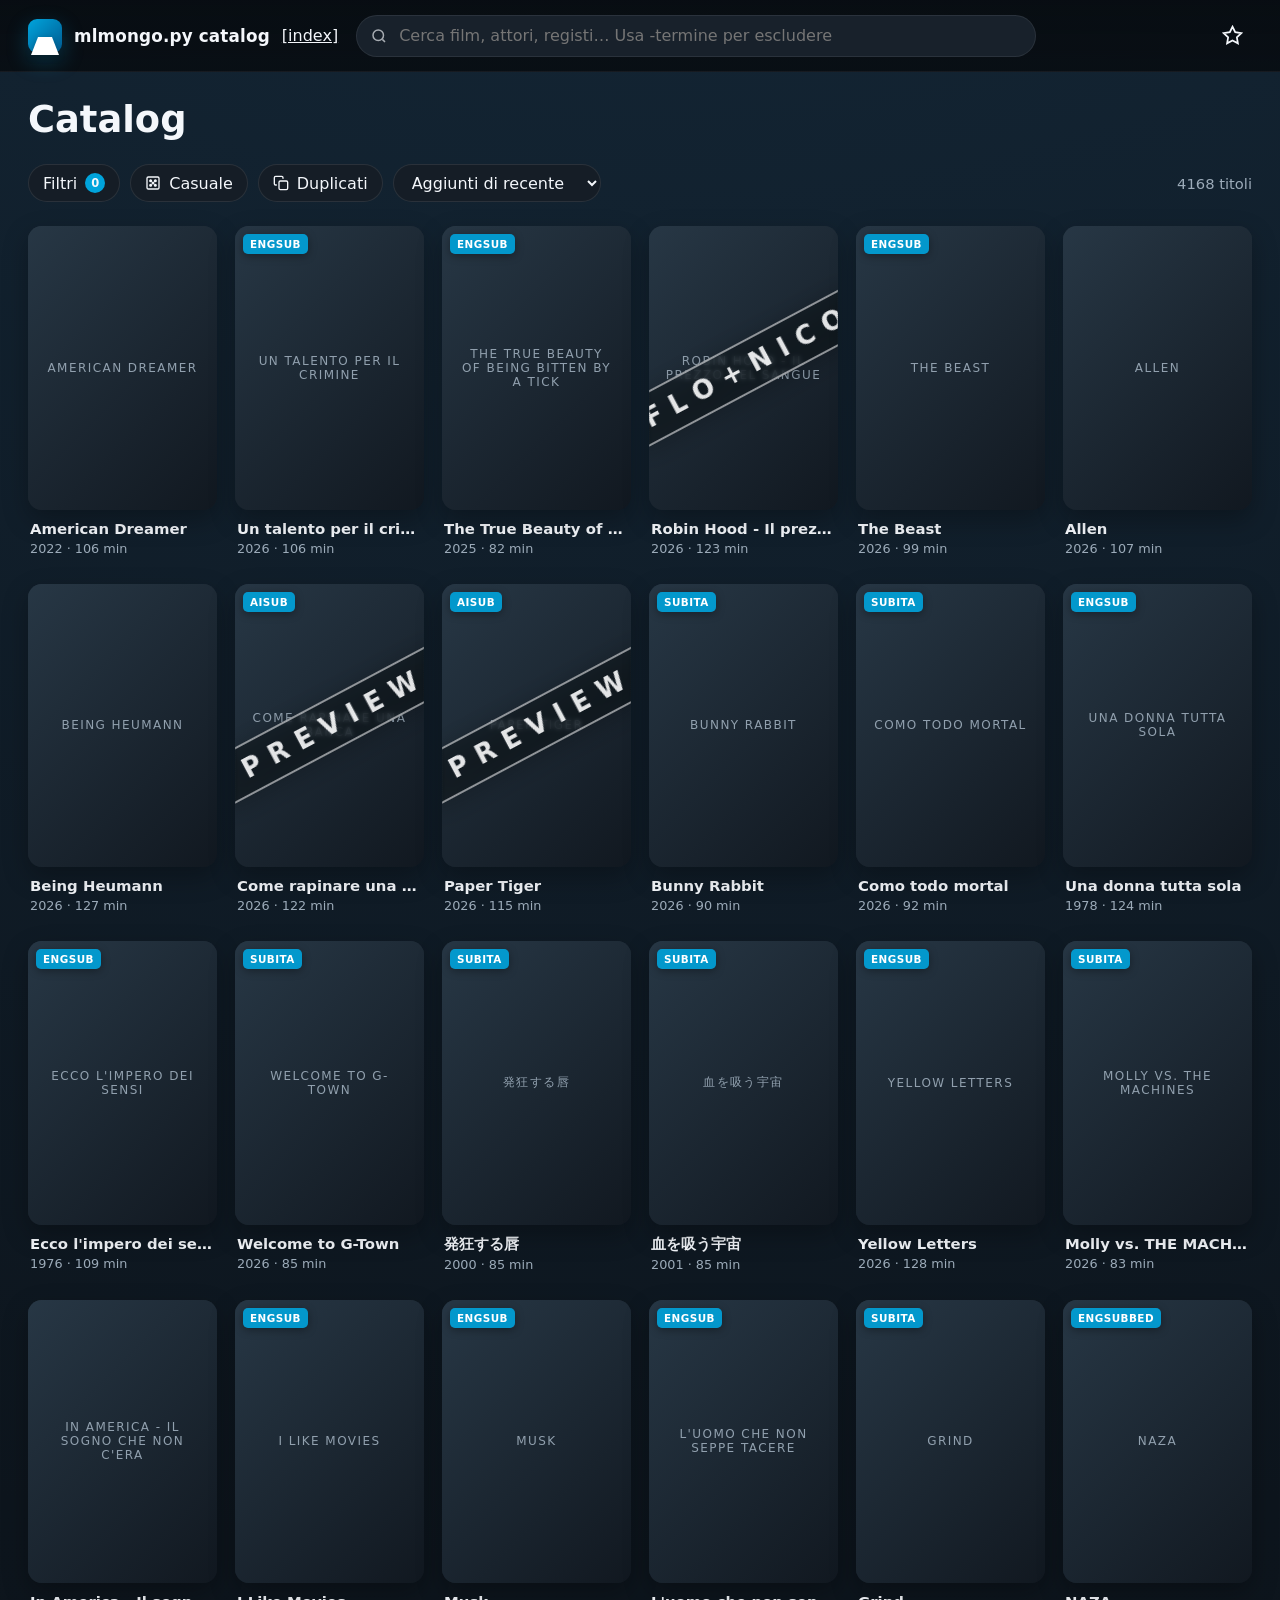
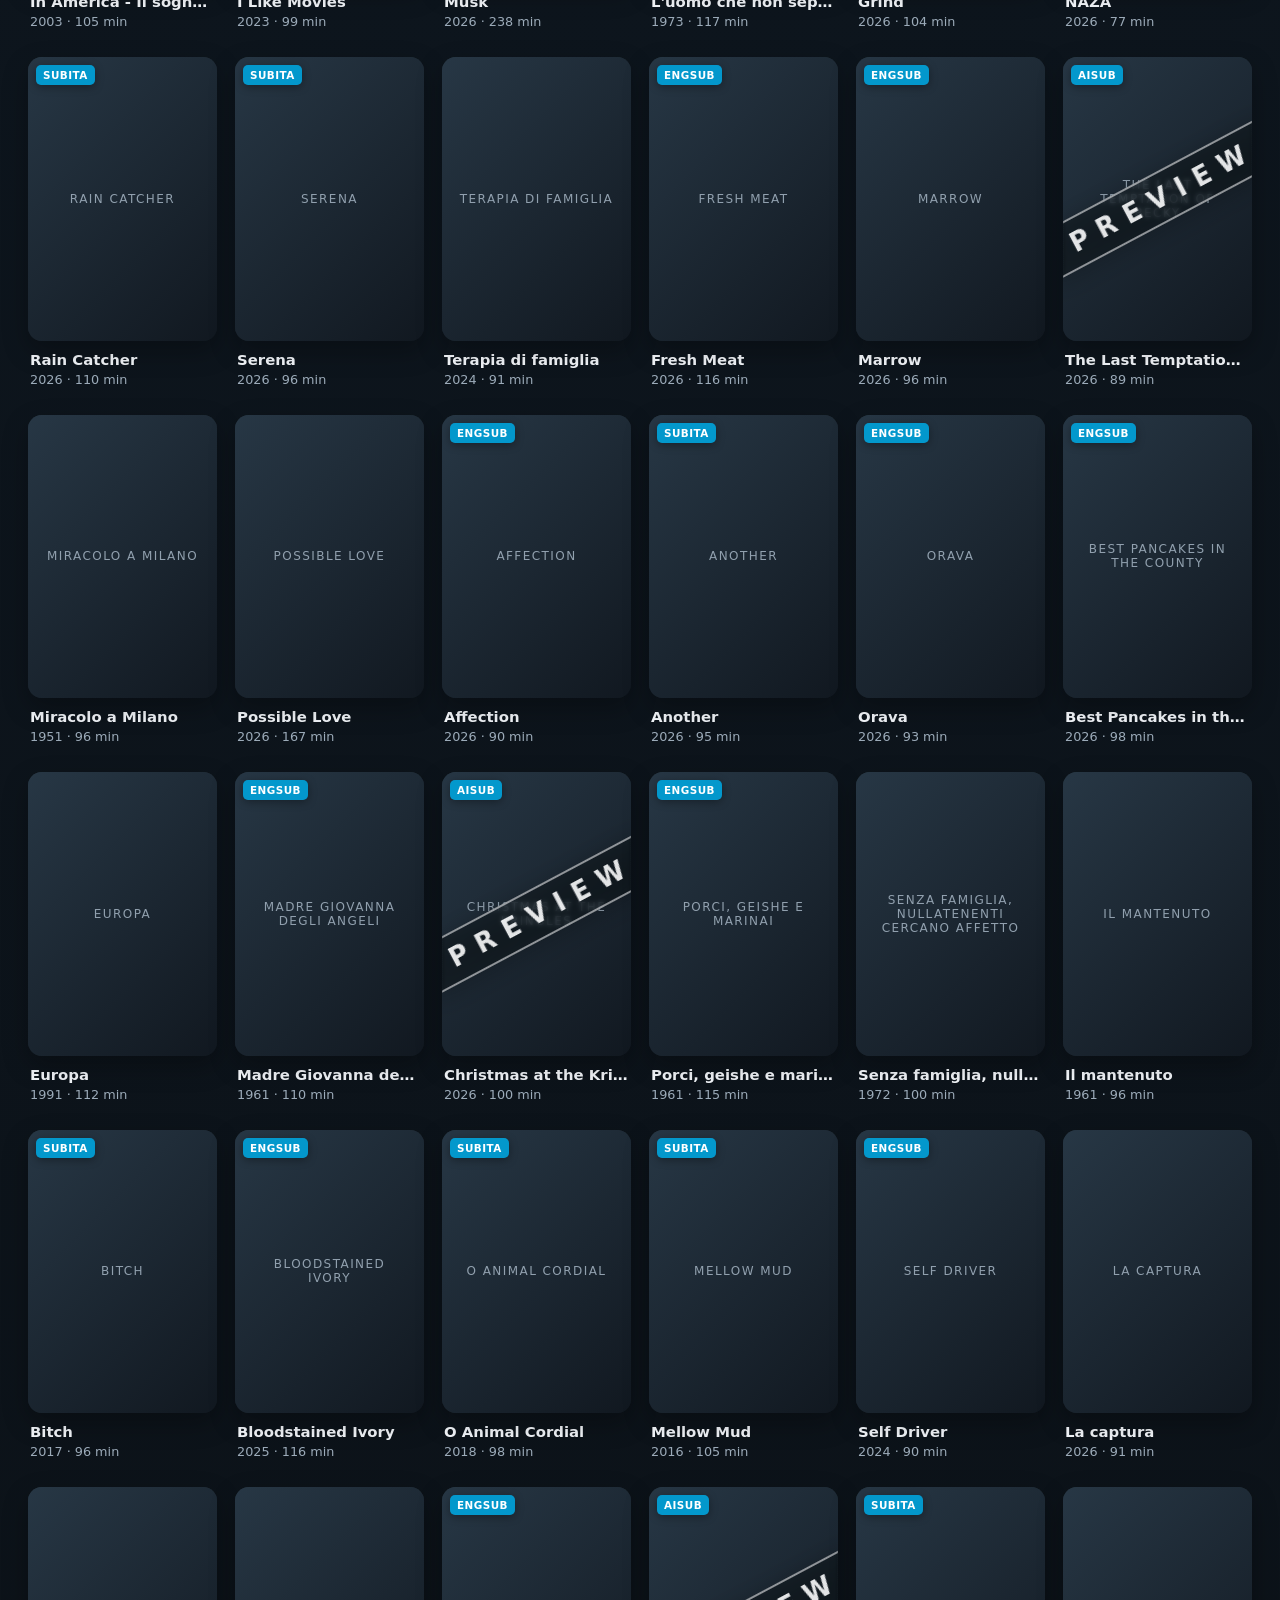
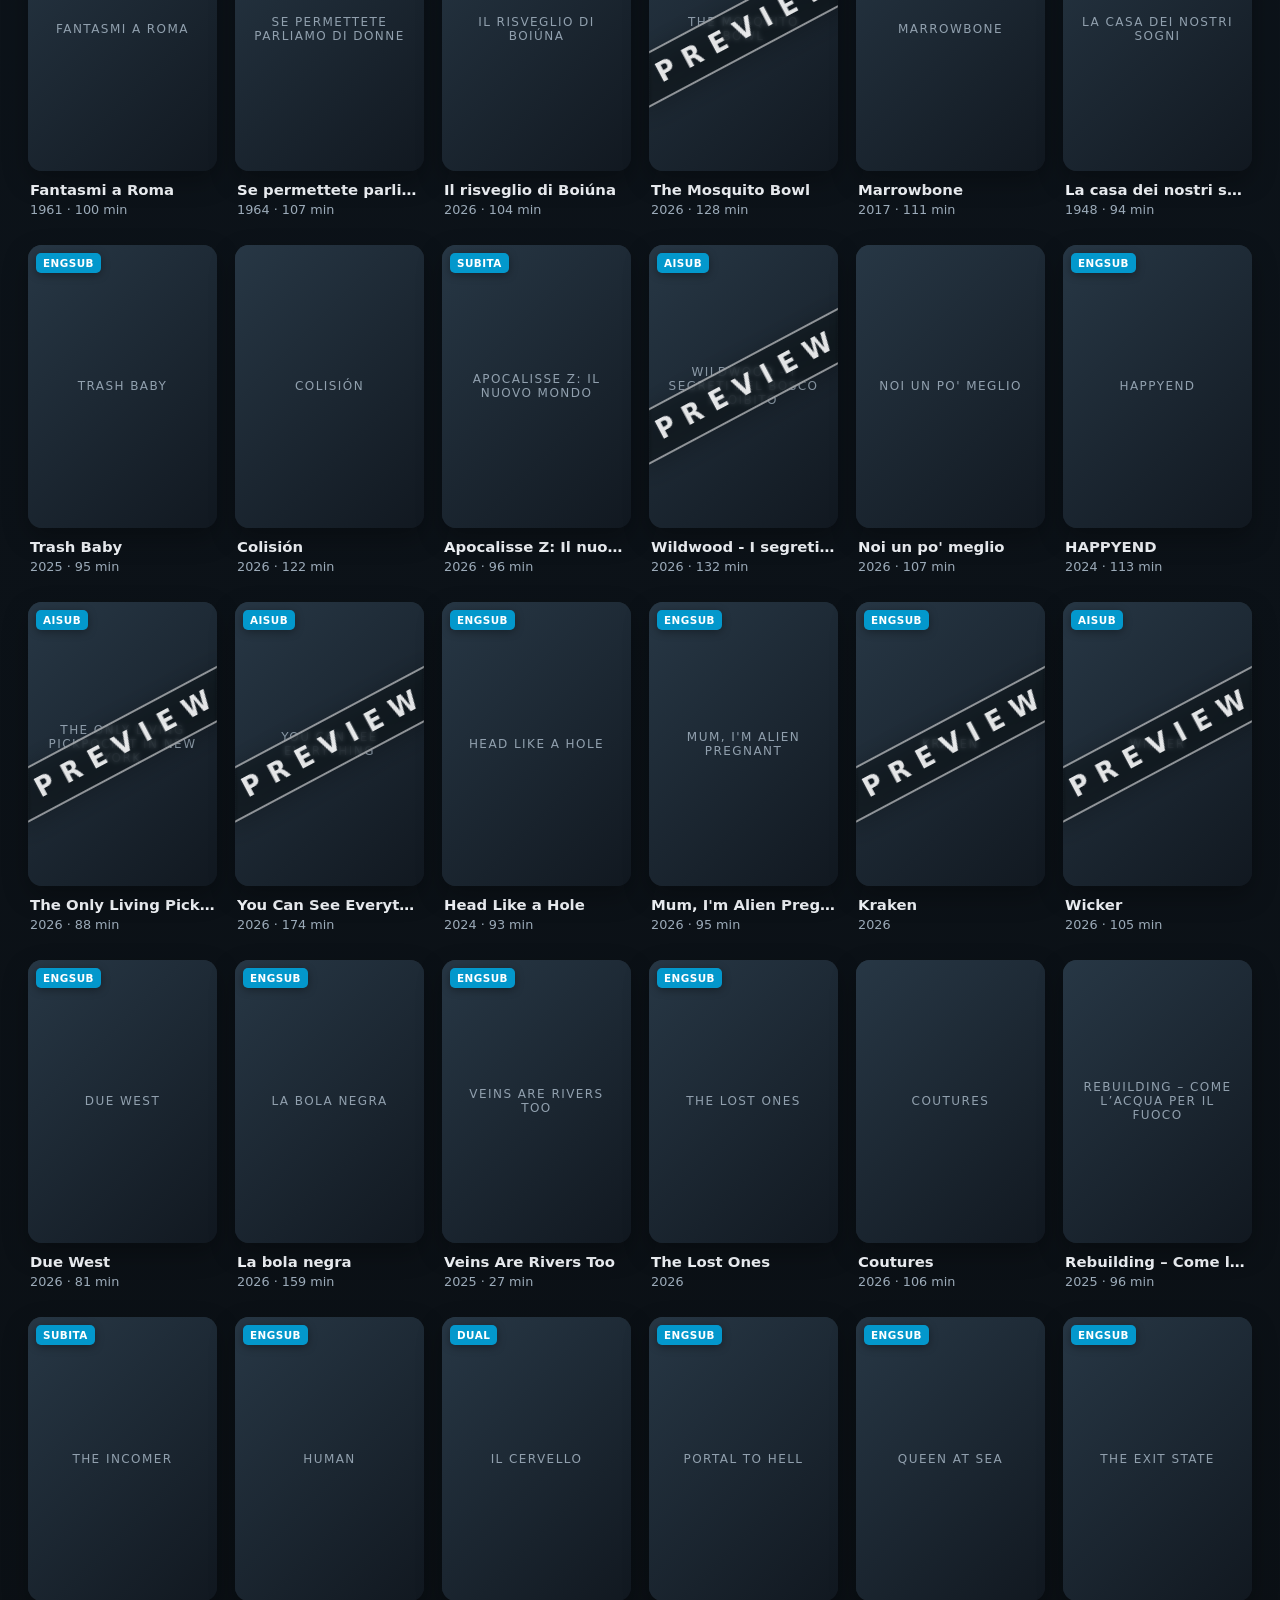
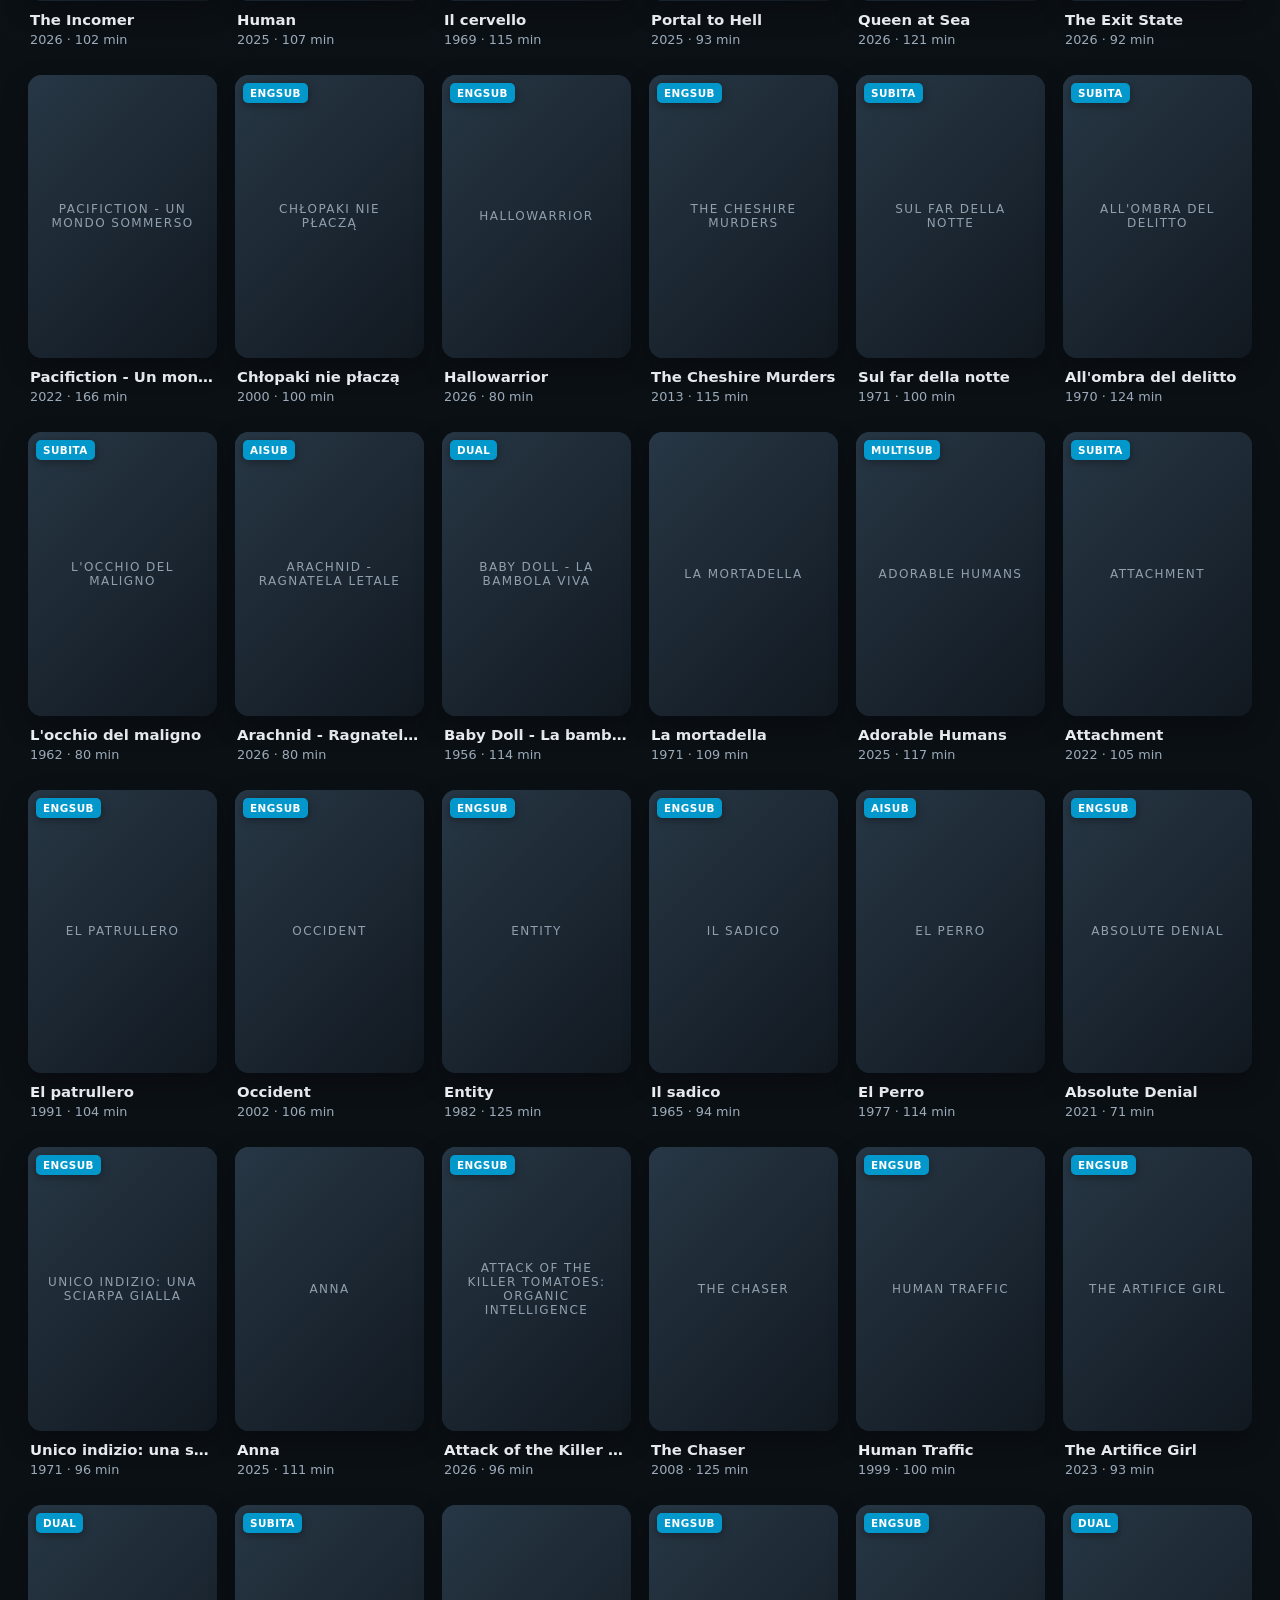
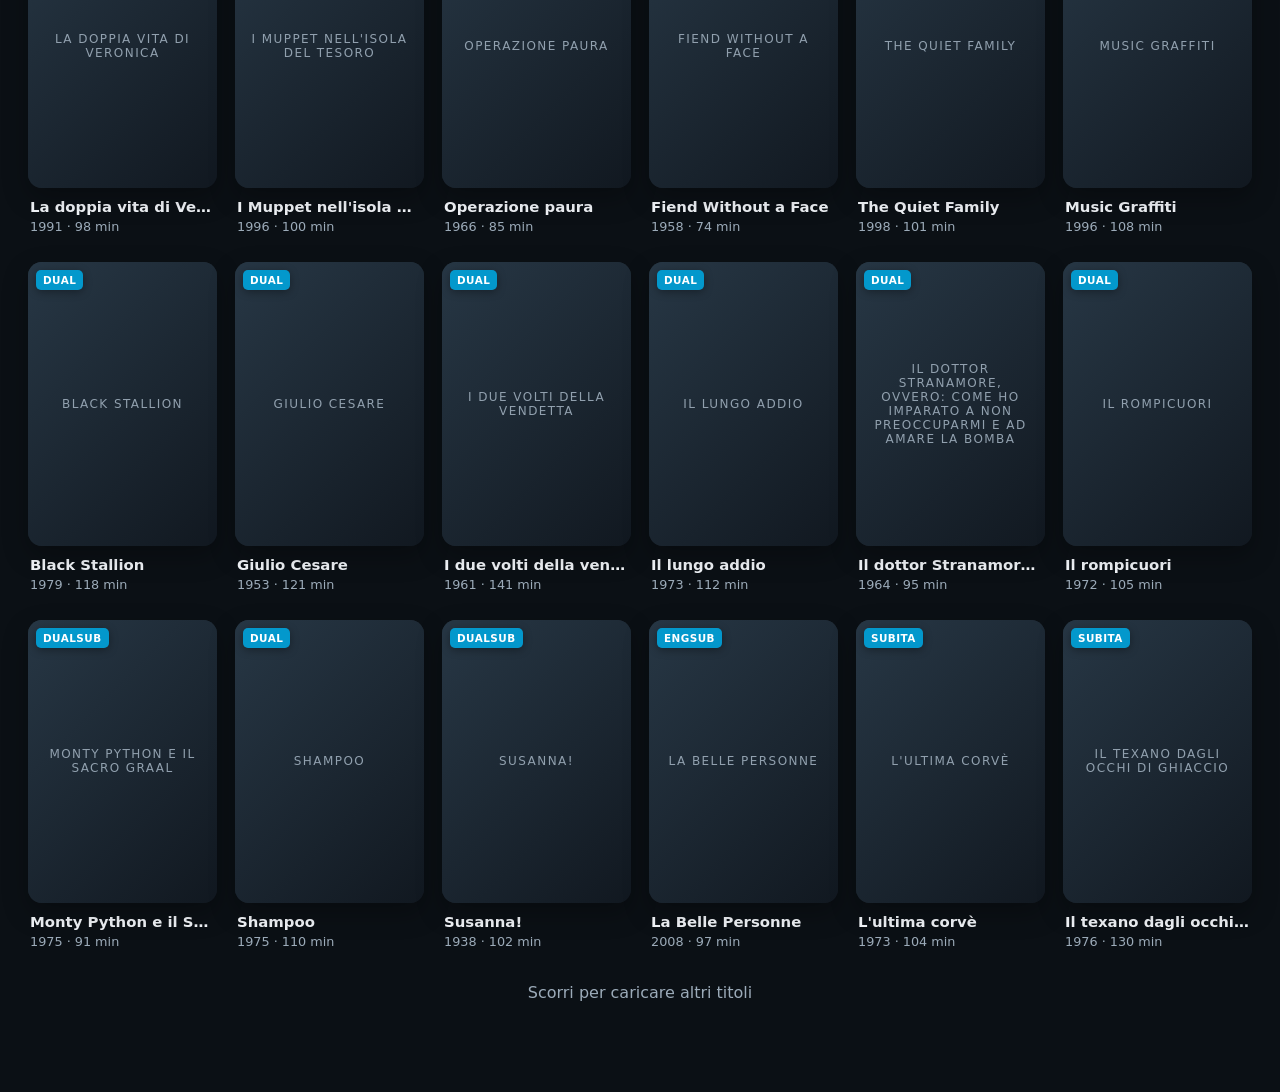
==== commit 57b4cc15: "Add files via upload" ====
--- a/catalog.html
+++ b/catalog.html
@@ -1166,6 +1166,8 @@
       }
       return out ? `${out}</div>` : '';
     }
+
+    let modalHistoryPushed = false;
 
     function openModal(id) {
       const i = DATA.find(x => x.id === id);
@@ -1211,6 +1213,13 @@
             </div>`).join('')}</div>` : (i.path ? `<div class="path-box">${esc(i.path)}</div>` : '')}
         </section>`;
 
+      if (!document.body.classList.contains('modal-open')) {
+        try {
+          history.pushState({ modalOpen: true }, '');
+          modalHistoryPushed = true;
+        } catch (_) {}
+      }
+
       $('modal').classList.add('open');
       $('modal').setAttribute('aria-hidden', 'false');
       document.body.classList.add('modal-open');
@@ -1223,10 +1232,19 @@
       openModal(state.filtered[state.modalIndex].id);
     }
 
-    function closeModal() {
+    function closeModal(fromPopState = false) {
+      const isPopState = fromPopState === true;
       $('modal').classList.remove('open');
       $('modal').setAttribute('aria-hidden', 'true');
       document.body.classList.remove('modal-open');
+      if (modalHistoryPushed && !isPopState) {
+        modalHistoryPushed = false;
+        try {
+          history.back();
+        } catch (_) {}
+      } else {
+        modalHistoryPushed = false;
+      }
     }
 
     // Gestione ricerca con debounce
@@ -1333,6 +1351,11 @@
 
     $('modalClose').addEventListener('click', closeModal);
     $('modal').addEventListener('click', e => { if (e.target === $('modal')) closeModal(); });
+    window.addEventListener('popstate', () => {
+      if (document.body.classList.contains('modal-open')) {
+        closeModal(true);
+      }
+    });
 
     document.addEventListener('keydown', e => {
       if (document.body.classList.contains('modal-open')) {
